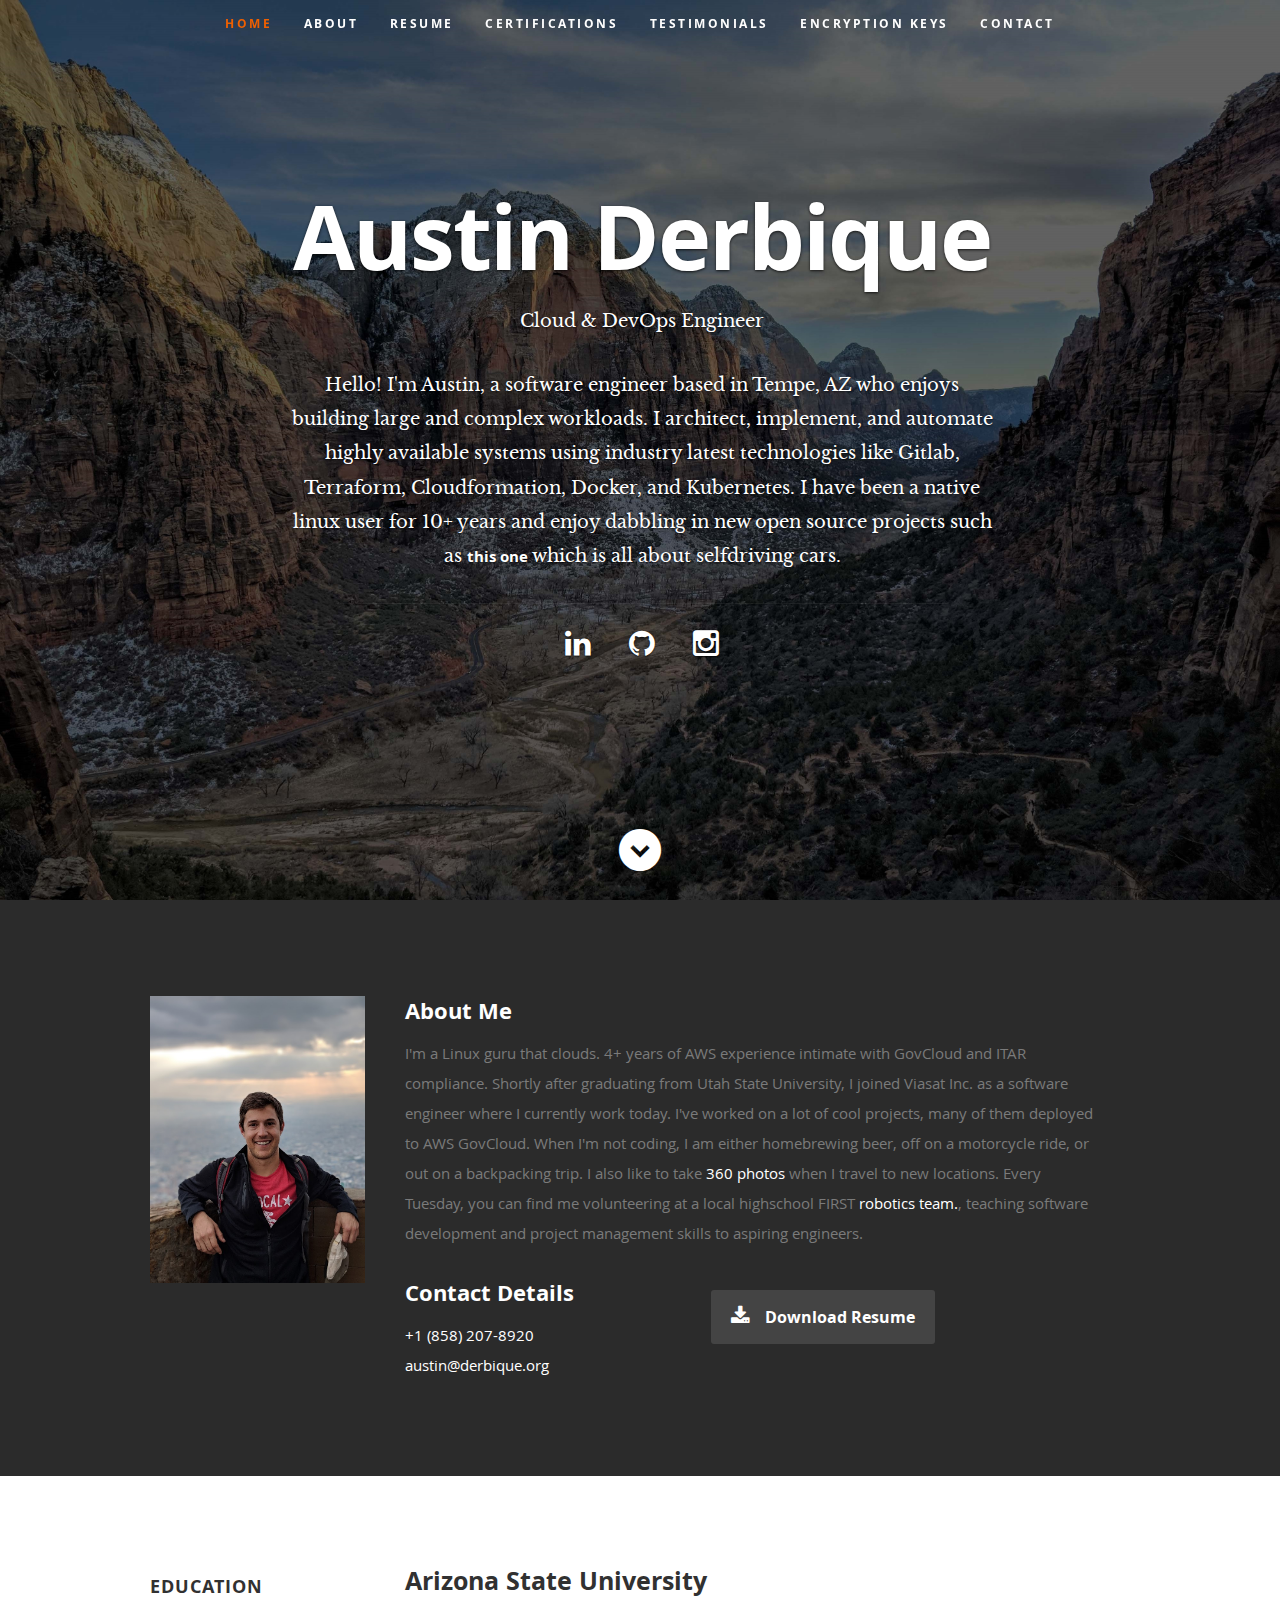
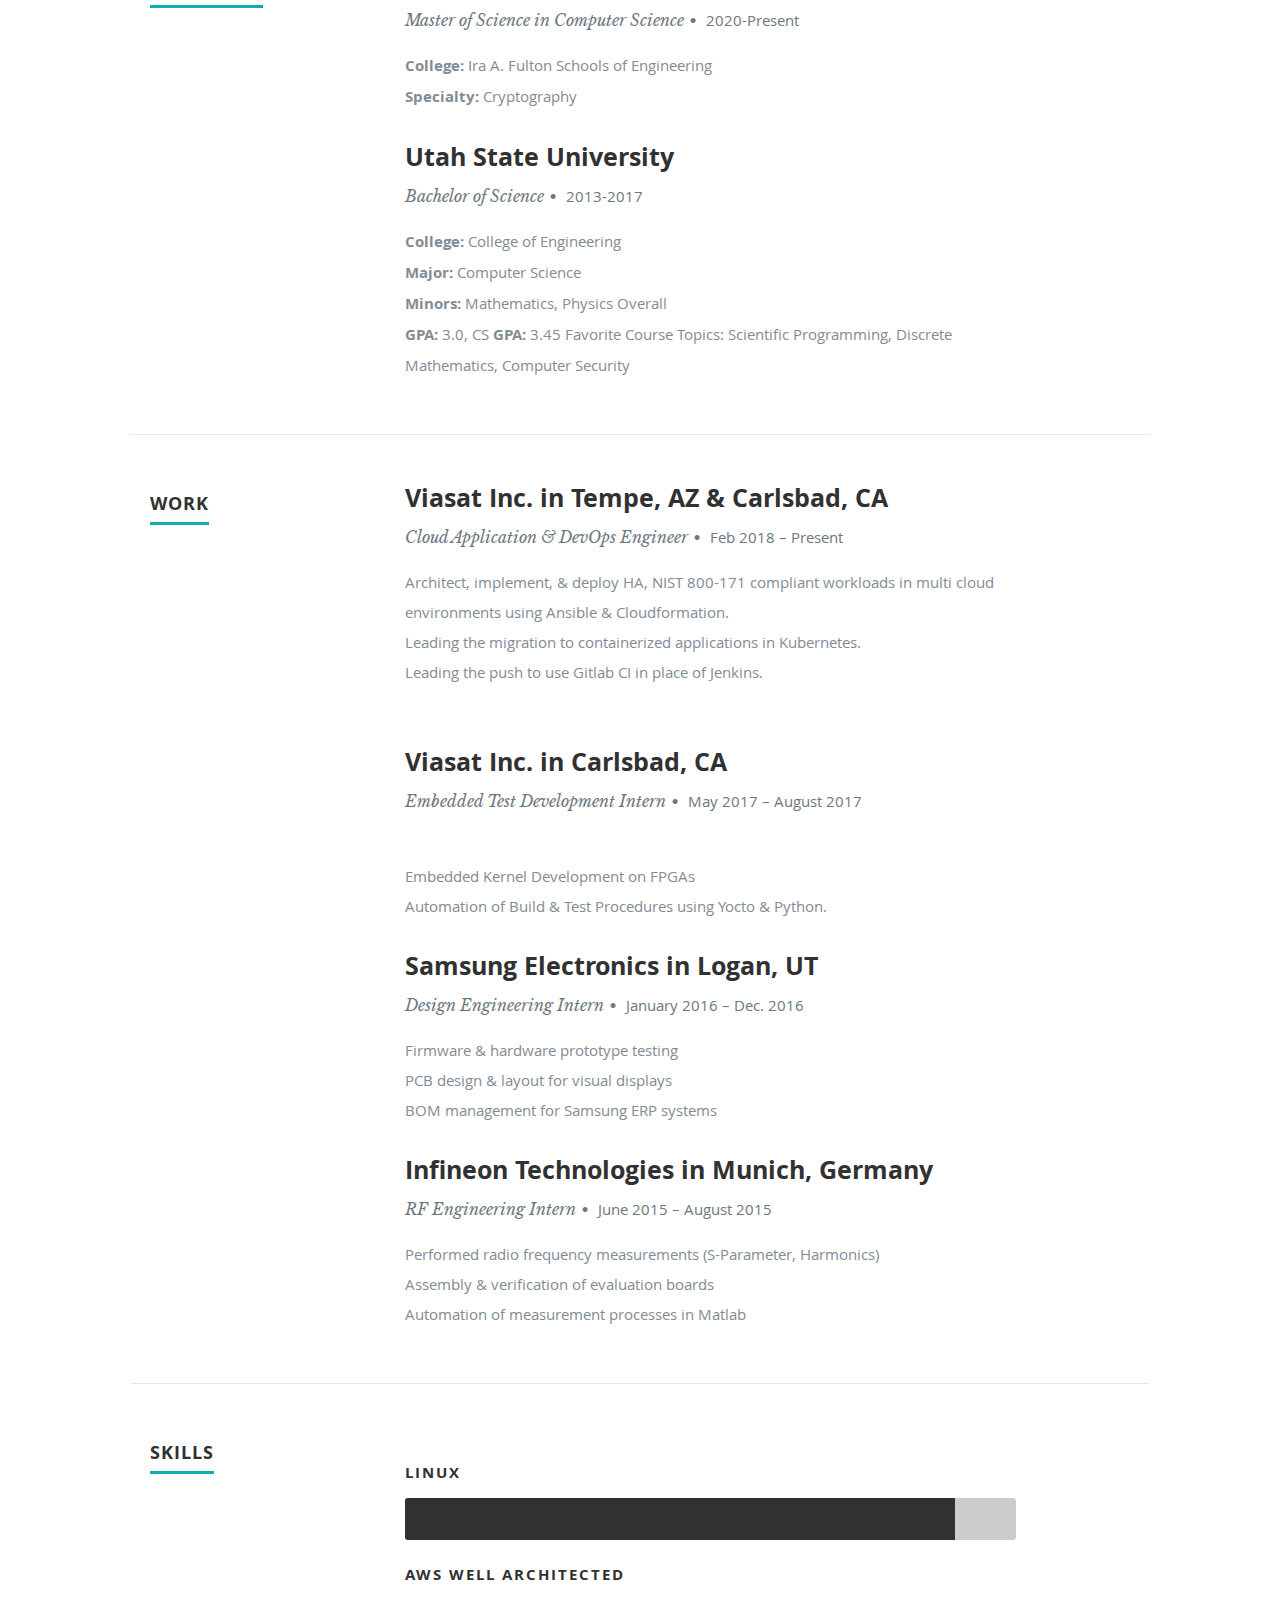
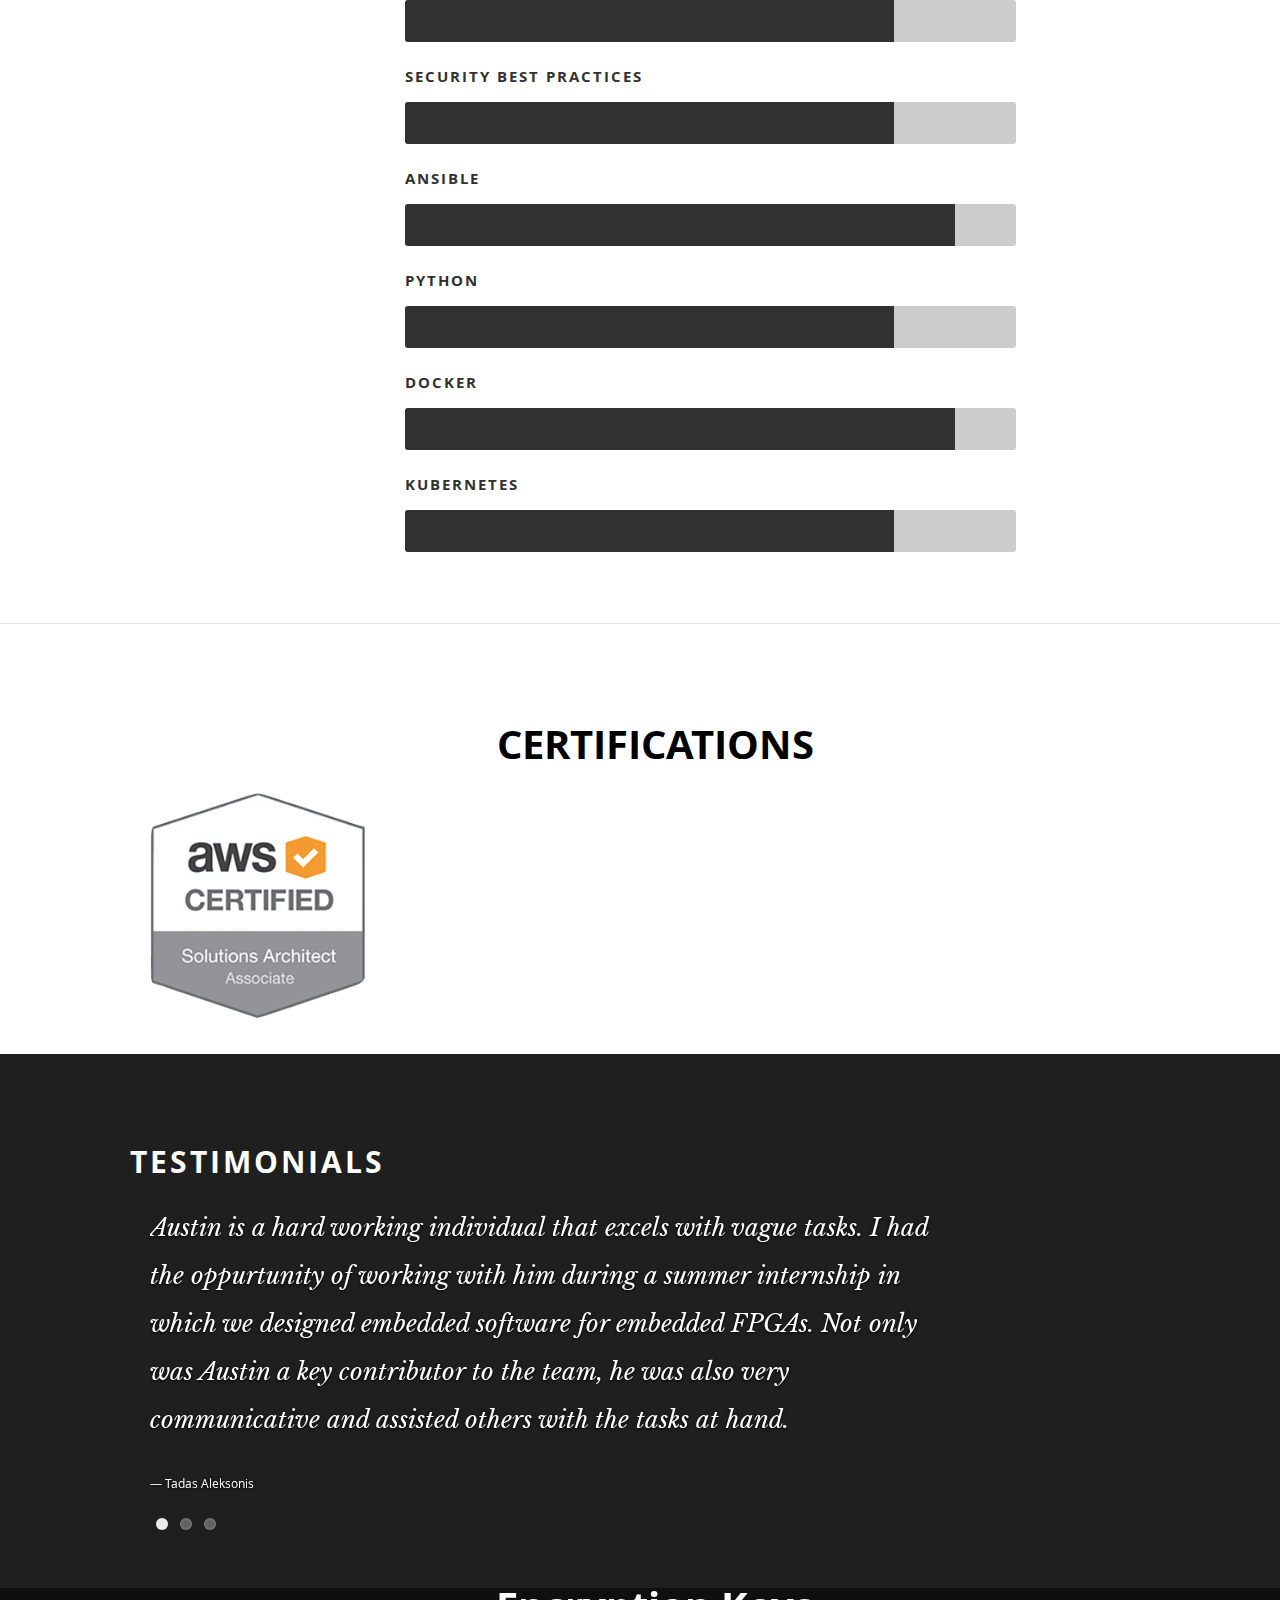
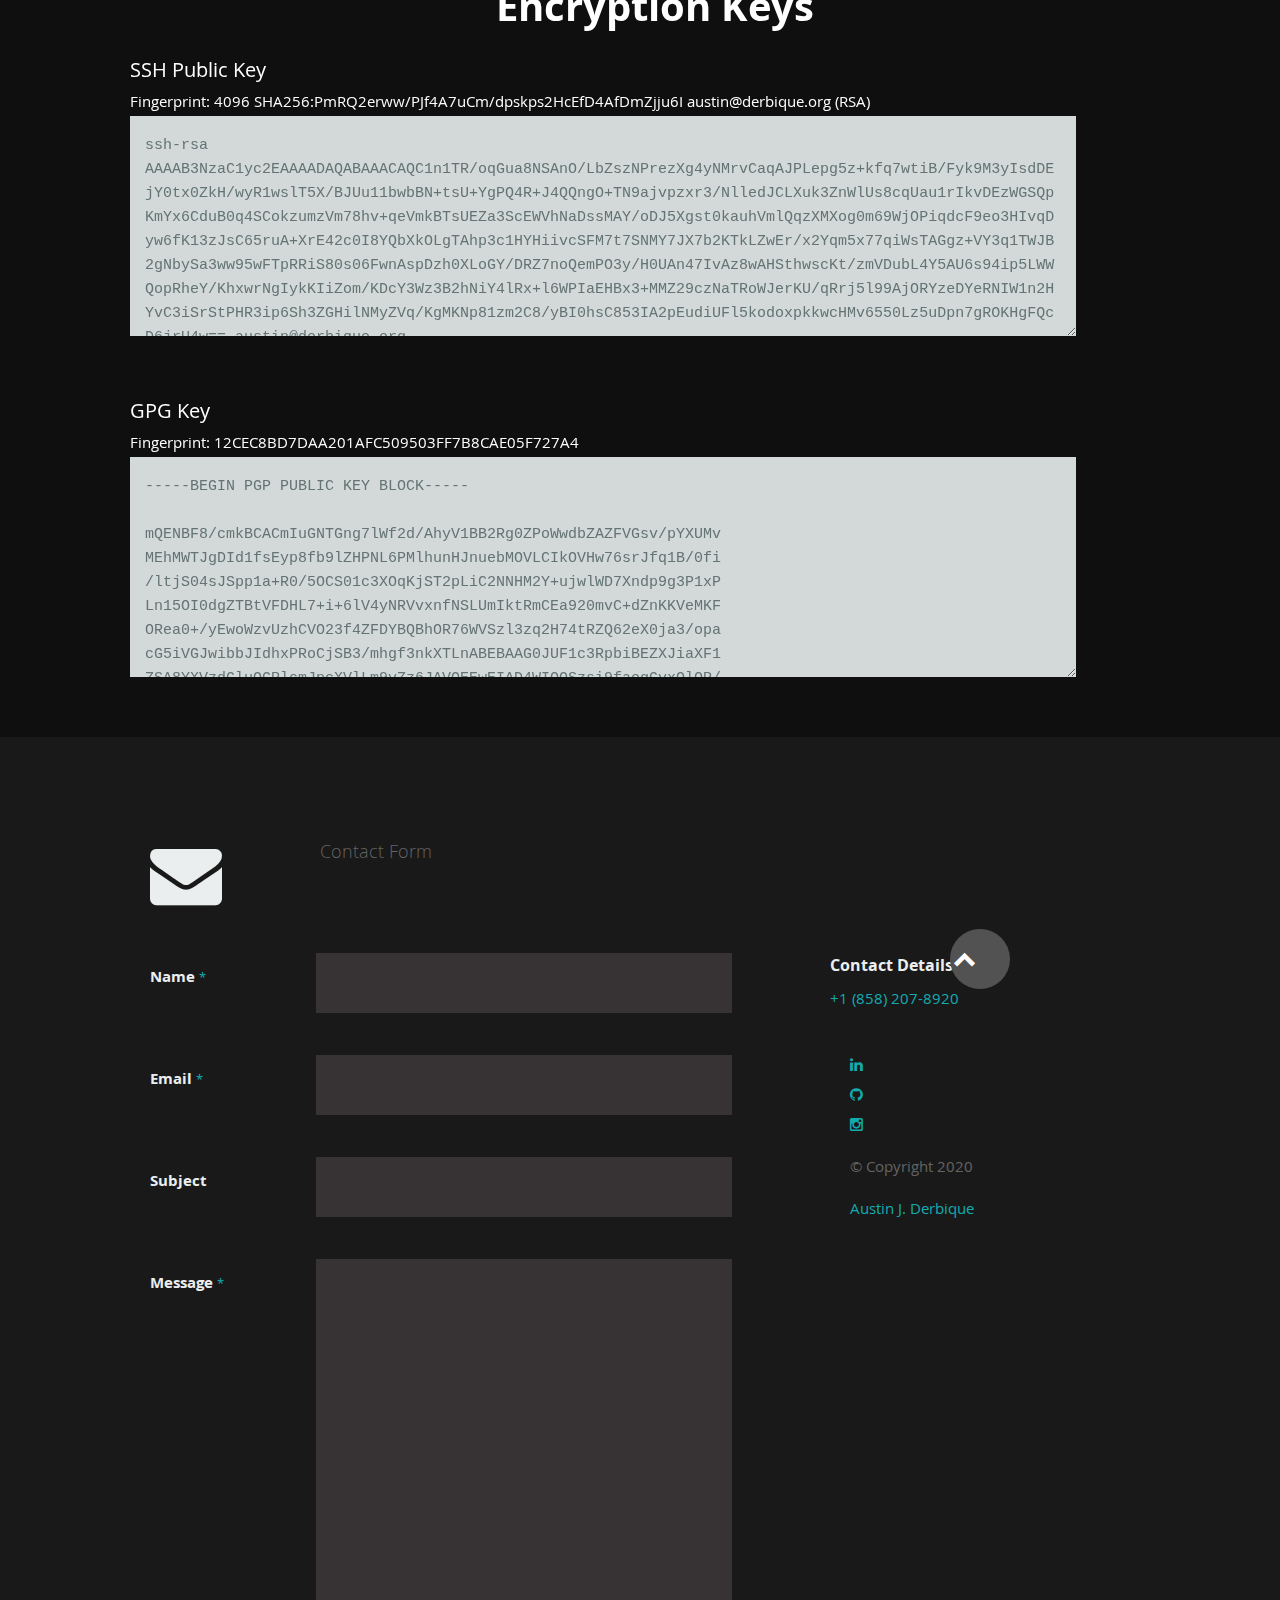
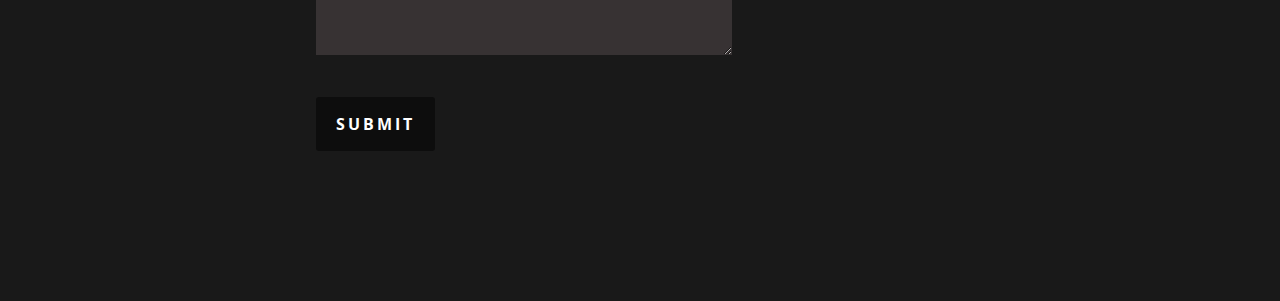
==== index.html @ ed392e0f "fix pgp block" ====
<!DOCTYPE html>
<!--[if lt IE 8 ]><html class="no-js ie ie7" lang="en"> <![endif]-->
<!--[if IE 8 ]><html class="no-js ie ie8" lang="en"> <![endif]-->
<!--[if (gte IE 8)✓!(IE)]><!-->


<html class="no-js" lang="en"> <!--<![endif]-->
<head>
<!-- end #nav-wrap                   ?8gCiG.L<FutH{?NG      advanex1 -->
   <!--- Basic Page Needs
   ================================================== -->
   <meta charset="utf-8">
	<title>Austin Derbique

 - Cloud & DevOps Engineer
</title>
	<meta name="description" content="Hello! I'm Austin, a software engineer based in Carlsbad, CA who enjoys building large and complex workloads. I architect, implement, and automate highly available systems using industry latest technologies like Ansible, Cloudformation, Docker, and Kubernetes. I have been a native linux user for 10+ years and enjoy dabbling in new open source projects..">
	<meta name="author" content="Austin Derbique">

   <!-- Mobile Specific Metas
   ================================================== -->
	<meta name="viewport" content="width=device-width, initial-scale=1, maximum-scale=1">

	<!-- CSS
    ================================================== -->
   <link rel="stylesheet" href="css/default.css">
	<link rel="stylesheet" href="css/layout.css">
   <link rel="stylesheet" href="css/media-queries.css">
   <link rel="stylesheet" href="css/magnific-popup.css">

   <!-- Script
   ================================================== -->
	<script src="js/modernizr.js"></script>

   <!-- Favicons
	================================================== -->
	<link rel="shortcut icon" href="favicon.png" >

</head>

<body>

   <!-- Header
   ================================================== -->
   <header id="home">

      <nav id="nav-wrap">

         <a class="mobile-btn" href="#nav-wrap" title="Show navigation">Show navigation</a>
	      <a class="mobile-btn" href="#" title="Hide navigation">Hide navigation</a>

         <ul id="nav" class="nav">
            <li class="current"><a class="smoothscroll" href="#home">Home</a></li>
            <li><a class="smoothscroll" href="#about">About</a></li>
	         <li><a class="smoothscroll" href="#resume">Resume</a></li>
			   <li><a class="smoothscroll" href="#certificates">Certifications</a></li>
            <li><a class="smoothscroll" href="#testimonials">Testimonials</a></li>
            <li><a class="smoothscroll" href="#keys">Encryption Keys</a></li>
            <li><a class="smoothscroll" href="#contact">Contact</a></li>
         </ul> <!-- end #nav -->

      </nav> <!-- end #nav-wrap                   advanex1      kqtl-?QN&qI(aTTLV -->

      <div class="row banner">
         <div class="banner-text">
            <h1 class="responsive-headline">Austin Derbique


</h1>
<h3> <p style="color:white;">Cloud & DevOps Engineer </p></h3>
            <h3 > <p style="color:white;">Hello! I'm Austin, a software engineer based in Tempe, AZ who enjoys building large and complex workloads. I architect, implement, and automate highly available systems using industry latest technologies like Gitlab, Terraform, Cloudformation, Docker, and Kubernetes. I have been a native linux user for 10+ years and enjoy dabbling in new open source projects such as <b><a href="https://github.com/bugsy924/openpilot/pull/41">this one</a></b> which is all about selfdriving cars.</p></h3>
            <hr />
            <ul class="social">
             
               <li><a target="blank"  href="https://www.linkedin.com/in/austin-derbique-06012b73"><i class="fa fa-linkedin"></i></a></li>
			   
			     <li><a target="blank"  href="https://github.com/aderbique"><i class="fa fa-github"></i></a></li>
				 
				 
				   <li><a target="blank"  href="https://www.instagram.com/austinadventure/?hl=en"><i class="fa fa-instagram"></i></a></li>
				   
			
              
            </ul>
         </div>
      </div>

      <p class="scrolldown">
         <a class="smoothscroll" href="#about"><i class="icon-down-circle"></i></a>
      </p>

   </header> <!-- Header End -->


   <!-- About Section
   ================================================== -->
   <section id="about">

      <div class="row">

         <div class="three columns">

            <img   src="images/dp.jpg" alt="" />

         </div>

         <div class="nine columns main-col">

            <h2>About Me</h2>

            <p> I'm a Linux guru that clouds. 4+ years of AWS experience intimate with GovCloud and ITAR compliance. Shortly after graduating from Utah State University, I joined Viasat Inc. as a software engineer where I currently work today. I've worked on a lot of cool projects, many of them deployed to AWS GovCloud.

When I'm not coding, I am either homebrewing beer, off on a motorcycle ride, or out on a backpacking trip. I also like to take <a href="https://goo.gl/qMHDF9">360 photos</a> when I travel to new locations. Every Tuesday, you can find me volunteering at a local highschool FIRST <a href="https://www.team3749.org">robotics team.</a>, teaching software development and project management skills to aspiring engineers.</p>
            <div class="row">

               <div class="columns contact-details">
			   
			   
			   
			   
			   


 



                  <h2>Contact Details</h2>
                  <p class="address">
						
						        
                     </span>				   <span><a href="tel:+1 (858) 207-8920">+1 (858) 207-8920 </a>
 </span><br>
                     <span><a href="mailto:austin@derbique.org"> austin@derbique.org</a></span>
					   </p>

               </div>

               <div class="columns download">
                  <p>
                     <a target="blank" href="Austin_Derbique_Resume.pdf" class="button"><i class="fa fa-download"></i>Download Resume</a>
                  </p>
               </div>

            </div> <!-- end row -->

         </div> <!-- end .main-col -->

      </div>

   </section> <!-- About Section End-->


   <!-- Resume Section
   ================================================== -->
   <section id="resume">

      <!-- Education
      ----------------------------------------------- -->
      <div class="row education">

         <div class="three columns header-col">
            <h1><span>Education</span></h1>
         </div>

         <div class="nine columns main-col">

            <div class="row item">

               <div class="twelve columns">


                  <h3> Arizona State University </h3>
                  <p class="info">Master of Science in Computer Science<span>&bull;</span> <em class="date">2020-Present</em></p>
<P><b>College:</b> Ira A. Fulton Schools of Engineering<br>
   <b>Specialty:</b> Cryptography
 </P>


                  <h3> Utah State University </h3>
                  <p class="info">Bachelor of Science<span>&bull;</span> <em class="date">2013-2017</em></p>
<P><b>College:</b> College of Engineering<br>
   <b>Major:</b> Computer Science<br> <b>Minors:</b> Mathematics, Physics Overall<br> <b>GPA:</b> 3.0, CS <b>GPA:</b> 3.45
 Favorite Course Topics: Scientific Programming, Discrete Mathematics, Computer Security
 </P>
                  <p>
                 
               </div>

            </div> <!-- item end -->

           
           




			
			
	





         </div> <!-- main-col end -->

      </div> <!-- End Education -->


      <!-- Work
      ----------------------------------------------- -->
      <div class="row work">

         <div class="three columns header-col">
            <h1><span>Work</span></h1>
         </div>

         <div class="nine columns main-col">
		 
		 
		 
		 
		 
		 
		 
		 
		 
		 
		 
		 
		 <div class="row item">

               <div class="twelve columns">

                  <h3>Viasat Inc. in Tempe, AZ & Carlsbad, CA</h3>
                  <p class="info">Cloud Application & DevOps Engineer<span>&bull;</span> <em class="date">Feb 2018 – Present</em></p>



<p id="ember143" class="pv-entity__description t-14 t-black t-normal ember-view">    <span class="lt-line-clamp__line">
Architect, implement, & deploy HA, NIST 800-171 compliant workloads in multi cloud 
environments using Ansible & Cloudformation.<br>
Leading the migration to containerized applications in Kubernetes.<br>
Leading the push to use Gitlab CI in place of Jenkins.<br>
<br> 

	  
	  
          
        </span></span>








          
               </div>

            </div> <!-- item end -->

            <div class="row item">

               <div class="twelve columns">

                  <h3>Viasat Inc. in Carlsbad, CA
</h3>
                  <p class="info">Embedded Test Development Intern<span>&bull;</span> <em class="date">May 2017 – August 2017</em></p>

                 <p id="ember147" class="pv-entity__description t-14 t-black t-normal ember-view">  <span class="lt-line-clamp__raw-line"><br> 
Embedded Kernel Development on FPGAs<br>
Automation of Build & Test Procedures using Yocto & Python.</span>

   

               </div>

            </div> <!-- item end -->
		 
		 
		 
		 
		 
		 
		 
		 
		 
		 
		 
		 
		 
		 
		 
		 
		 
		 

            <div class="row item">

               <div class="twelve columns">

                  <h3>Samsung Electronics in Logan, UT
</h3>
                  <p class="info">Design Engineering Intern<span>&bull;</span> <em class="date">January 2016 – Dec. 2016</em></p>

                  <p>
   Firmware & hardware prototype testing<br>
PCB design & layout for visual displays<br>
BOM management for Samsung ERP systems </p>

               </div>

            </div> <!-- item end -->

            <div class="row item">

               <div class="twelve columns">
    <h3>Infineon Technologies in Munich, Germany</h3>
                  <p class="info">RF Engineering Intern<span>&bull;</span> <em class="date">June 2015 – August 2015</em></p>

                  <p>
Performed radio frequency measurements (S-Parameter, Harmonics)<br>
Assembly & verification of evaluation boards<br>
Automation of measurement processes in Matlab </p>

               </div>

            </div> <!-- item end -->
			
			
			
			
			
			
			
			
			
			
			
			
			
			
			
			
			
			
			
			
			

         </div> <!-- main-col end -->

      </div> <!-- End Work -->
	  
	  
	 


      <!-- Skills
      ----------------------------------------------- -->
      <div class="row skill">

         <div class="three columns header-col">
            <h1><span>Skills</span></h1>
         </div>

         <div class="nine columns main-col">

            <p>
            </p>

				<div class="bars">

				   <ul class="skills">
					   <li><span class="bar-expand css"   ></span><em>Linux </em></li>
                  <li><span class="bar-expand html5"  ></span><em>AWS Well Architected</em></li>
							<li><span class="bar-expand html5"></span><em>Security Best Practices  </em></li>
						<li><span class="bar-expand css"></span><em>Ansible</em></li>
						<li><span class="bar-expand html5"></span><em>Python </em></li>
							<li><span class="bar-expand css"></span><em>Docker </em></li>
							  <li><span class="bar-expand html5"  ></span><em>Kubernetes</em></li>
                
					</ul>

				</div><!-- end skill-bars -->

			</div> <!-- main-col end -->

      </div> <!-- End skills -->
<hr>
   </section> <!-- Resume Section End-->









   <!-- Portfolio Section
   ================================================== -->
  
  
   <section style="background:white;" id="certificates">
   

      <div class="row">
	  
	 
	  
	  
	   <div class="twelve columns collapsed">

            <h2><center> <p style="font-size:40px;color:black;align:center">&nbsp;&nbsp; CERTIFICATIONS </p> </center>

         <div class="twelve columns collapsed">

         
			</h2>

            <!-- portfolio-wrapper -->
            <div id="portfolio-wrapper" class="bgrid-quarters s-bgrid-thirds cf">

          	   <div class="columns portfolio-item">
                  <div class="item-wrap">

                   
                        <img title="AWS Solution Architect" alt="Aws certification" src="images/portfolio/aws.png">
                       
                   
                   

                  </div>
          		</div> <!-- item end -->

              
          		</div>  <!-- item end -->

            </div> <!-- portfolio-wrapper end -->

         </div> <!-- twelve columns end -->


         <!-- Modal Popup
	      --------------------------------------------------------------- -->



   </section> <!-- Portfolio Section End-->


   <!-- Call-To-Action Section
   ================================================== -->
   


   <!-- Testimonials Section
   ================================================== -->
    
<section id="testimonials"> 
      <div class="text-container">

         <div class="row">

            <div class="twelve columns collapsed">

            <h1> <p style="font-size:30px;color:white;"> Testimonials </p>
			</h1>


            <div class="ten columns flex-container">

               <div class="flexslider">

                  <ul class="slides">

                     <li>
                        <blockquote>
                           <p>Austin is a hard working individual that excels with vague tasks. I had the oppurtunity of working with him during a summer internship in which we designed embedded software for embedded FPGAs. Not only was Austin a key contributor to the team, he was also very communicative and assisted others with the tasks at hand.</p>
                           <cite>Tadas Aleksonis</cite>
                        </blockquote>
                     </li> <!-- slide ends -->

                     <li>
                        <blockquote>
                           <p>Need help with AWS? Austin is your guy. He has been very knowledgeable and a tremendous help in architecting our application and applying industry best practices. I highly recommend Austin!.</p>
                           <cite>Santiago Guttierez</cite>
                        </blockquote>
                     </li> <!-- slide ends -->



<li>
                        <blockquote>
                           <p>Having worked with Austin for roughly 1.5 years, I can say that he is an accomplished engineer. I could always depend on him to debug and fix network issues, as well as solve any issues I experienced with Jenkins.  Austin was always there to help and got tasks completed quickly and efficiently.
</p>
                           <cite>Miguel Escobar</cite>
                        </blockquote>
                     </li>

                  </ul>

               </div> <!-- div.flexslider ends -->

            </div> <!-- div.flex-container ends -->

         </div> <!-- row ends -->

       </div>  <!-- text-container ends -->

   </section> <!-- Testimonials Section End-->


      <!-- Contact Section
   ================================================== -->
  
   <section id="keys">
        <div class="row">
	  
	  
	   <div class="twelve columns collapsed">

            <h2><center> <p style="font-size:40px;color:white;align:center">&nbsp;&nbsp; Encryption Keys </p> </center>

         <div class="twelve columns collapsed">

         
			</h2>

         <div class="boxed">
            <p style="font-size:20px;color:white;align:left">SSH Public Key<br>
               <a style="font-size:15px;color:white;align:left"> Fingerprint: 4096 SHA256:PmRQ2erww/PJf4A7uCm/dpskps2HcEfD4AfDmZjju6I austin@derbique.org (RSA)</a>
               <textarea rows="4" cols="100" style="font-family:monospace;" onfocus="copyClipboard(this);">ssh-rsa AAAAB3NzaC1yc2EAAAADAQABAAACAQC1n1TR/oqGua8NSAnO/LbZszNPrezXg4yNMrvCaqAJPLepg5z+kfq7wtiB/Fyk9M3yIsdDEjY0tx0ZkH/wyR1wslT5X/BJUu11bwbBN+tsU+YgPQ4R+J4QQngO+TN9ajvpzxr3/NlledJCLXuk3ZnWlUs8cqUau1rIkvDEzWGSQpKmYx6CduB0q4SCokzumzVm78hv+qeVmkBTsUEZa3ScEWVhNaDssMAY/oDJ5Xgst0kauhVmlQqzXMXog0m69WjOPiqdcF9eo3HIvqDyw6fK13zJsC65ruA+XrE42c0I8YQbXkOLgTAhp3c1HYHiivcSFM7t7SNMY7JX7b2KTkLZwEr/x2Yqm5x77qiWsTAGgz+VY3q1TWJB2gNbySa3ww95wFTpRRiS80s06FwnAspDzh0XLoGY/DRZ7noQemPO3y/H0UAn47IvAz8wAHSthwscKt/zmVDubL4Y5AU6s94ip5LWWQopRheY/KhxwrNgIykKIiZom/KDcY3Wz3B2hNiY4lRx+l6WPIaEHBx3+MMZ29czNaTRoWJerKU/qRrj5l99AjORYzeDYeRNIW1n2HYvC3iSrStPHR3ip6Sh3ZGHilNMyZVq/KgMKNp81zm2C8/yBI0hsC853IA2pEudiUFl5kodoxpkkwcHMv6550Lz5uDpn7gROKHgFQcD6jrU4w== austin@derbique.org</textarea>
            </p><br>       
         </div>

         <div class="boxed">
            <p style="font-size:20px;color:white;align:left"> GPG Key<br>
               <a style="font-size:15px;color:white;align:left"> Fingerprint: 12CEC8BD7DAA201AFC509503FF7B8CAE05F727A4</a>
               <textarea rows="4" cols="100" style="font-family:monospace;" onfocus="copyClipboard(this);">
-----BEGIN PGP PUBLIC KEY BLOCK-----

mQENBF8/cmkBCACmIuGNTGng7lWf2d/AhyV1BB2Rg0ZPoWwdbZAZFVGsv/pYXUMv
MEhMWTJgDId1fsEyp8fb9lZHPNL6PMlhunHJnuebMOVLCIkOVHw76srJfq1B/0fi
/ltjS04sJSpp1a+R0/5OCS01c3XOqKjST2pLiC2NNHM2Y+ujwlWD7Xndp9g3P1xP
Ln15OI0dgZTBtVFDHL7+i+6lV4yNRVvxnfNSLUmIktRmCEa920mvC+dZnKKVeMKF
ORea0+/yEwoWzvUzhCVO23f4ZFDYBQBhOR76WVSzl3zq2H74tRZQ62eX0ja3/opa
cG5iVGJwibbJIdhxPRoCjSB3/mhgf3nkXTLnABEBAAG0JUF1c3RpbiBEZXJiaXF1
ZSA8YXVzdGluQGRlcmJpcXVlLm9yZz6JAVQEEwEIAD4WIQQSzsi9faogGvxQlQP/
e4yuBfcnpAUCXz9yaQIbAwUJA8MORwULCQgHAgYVCgkICwIEFgIDAQIeAQIXgAAK
CRD/e4yuBfcnpG1oB/sERsQx85gg+n4CuOvJW82RdkFFF2KLWTQZYxJ+WOtcDQNI
3wC/AgatAlgl0HAR0D1JCxyyuI5z1JSti2Yp9JlmU9MpaKasW02x5eGegZ/e73KK
sWWx3e0HoUeQIbMWVFzXDX6MuLR8Cvz+e9dwtLxUct/XhtPbw6OB9uukf2NAFVoF
Sw2CopEKh7lXdpL7EE7/lwuUu+oWmQws37OTLOsJWxgAejFx+BcHPg90JSASJ9Hr
y9zc10JYPJkyeeSP1rjnSp3ZCzo1DBP5UgLpWdn09dbPKDzXijAjdL4hxQV/jTfd
cE6pm+1fQUis2GlXtJqQAJPHcjcebVpo5aB6Hr4FuQENBF8/cmkBCADER9yu+Yih
HaxnVvKke9Gc5ATWTQP9oCQ4LnQcVmG27jvIzD+bA2EwgFa1ccixnKbLjpybEBxP
mZkv1w6cvbd7uEnMAdu7++ISQrZIn5pT06afHuuHdoIwYENziWe7uOnK4Y4OkjDo
RoXcW7KYrcb9M8vcNM+BcwA7oLEns09FAMBjN1WTvRj9epdtcXQpH8nZUzW4eH3u
WBXxNoPQBU5zHm7ZxE8rCtUIIk+Bq5UIkva+kOCcHR/P1+XXjdbiOr/BG5MaJas9
4a7tv5T+SLBMcYRZVPxTWl/4yjS3U80IkS6AEL+gQR+yeQomncB4SbHVnmGwSh9y
rrDBrHeABzM7ABEBAAGJATwEGAEIACYWIQQSzsi9faogGvxQlQP/e4yuBfcnpAUC
Xz9yaQIbDAUJA8MORwAKCRD/e4yuBfcnpIaQCACDj3yLwEWY98X8Ko+aayIzo/CZ
2/9wqMSLoTHTCpJLvsU03ghlgKDUzp3OIa6B1vWpPlWoNPcrh1yTO76RZ+UVjzNy
Ba2r5AKCzOG1AF08Qf0/OY+ynBEBmUa88l1xXv2q4qI0BktLMZjqnbmTdM4nkqKV
8nOTa8qpvR3fKEcjmaPoCUj8lJySHWROA6nAkhd16zMNX0goDhV/cbO3QSmjTjJq
N4zJg2pVSj75LVqThGJpuYXYdzhSD+xMGX1mj9/2yBde2DyCWFTHwtvA3/Fix0P9
B3S3MwsjhFU5LMfMtukIb5Qt0dkYBjLtCfeD6LK+tleE2ipgSnHxGD0QjdbC
=/woS
-----END PGP PUBLIC KEY BLOCK-----</textarea>
            </p><br>       
         </div>

            <!-- portfolio-wrapper -->
            <div id="portfolio-wrapper" class="bgrid-quarters s-bgrid-thirds cf">
               
               

            </div> <!-- Contact-wrapper end -->

         </div> <!-- twelve columns end -->


         <!-- Modal Popup
	      --------------------------------------------------------------- -->



   </section> <!-- keys Section End-->


   <!-- Contact Section
   ================================================== -->
   <section id="contact">

         <div class="row section-head">

            <div class="two columns header-col">

               <h1><span>Get In Touch.</span></h1>

            </div>

            <div class="ten columns">

                  <p class="lead">Contact Form
                  </p>

            </div>

         </div>

         <div class="row">

            <div class="eight columns">

               <!-- form -->
               <form action="https://formspree.io/xayyzejj" method="POST">
					<fieldset>

                  <div>
						   <label for="contactName">Name <span class="required">*</span></label>
						   <input type="text" value="" size="35" id="contactName" name="name">
                  </div>

                  <div>
						   <label for="contactEmail">Email <span class="required">*</span></label>
						   <input type="text" value="" size="35" id="contactEmail" name="_replyto">
                  </div>

                  <div>
						   <label for="contactSubject">Subject</label>
						   <input type="text" value="" size="35" id="contactSubject" name="contactSubject">
                  </div>

                  <div>
                     <label for="contactMessage">Message <span class="required">*</span></label>
                     <textarea cols="50" rows="15" id="contactMessage" name="message"></textarea>
                  </div>

                  <div>
                     <button class="submit">Submit</button>
                     <span id="image-loader">
                        <img alt="" src="images/loader.gif">
                     </span>
                  </div>

					</fieldset>
				   </form> <!-- Form End -->

               <!-- contact-warning -->
               <div id="message-warning"> Error boy</div>
               <!-- contact-success -->
				   <div id="message-success">
                  <i class="fa fa-check"></i>Your message was sent, thank you!<br>
				   </div>

            </div>


            <aside class="four columns footer-widgets">

               <div class="widget widget_contact">

				 <h4>Contact Details</h4>
                  <p class="address">
						  
						        
                     </span>				   <span><a href="tel:+1 (858) 207-8920">+1 (858) 207-8920 </a>
 </span><br>
                     <span><a href="mailto:austin@derbique.org> austin@derbique.org</a></span>
					   </p>

               </div>

            

            </aside>

      </div>

   </section> <!-- Contact Section End-->


   <!-- footer
   ================================================== -->
   <footer>

      <div class="row">

         <div class="twelve columns">

            <ul class="social-links">
          
               <li><a target="blank"  href="https://www.linkedin.com/in/austin-derbique-06012b73"><i class="fa fa-linkedin"></i></a></li>
			   
			     <li><a target="blank"  href="https://github.com/aderbique"><i class="fa fa-github"></i></a></li>
				 
				 
				   <li><a target="blank"  href="https://www.instagram.com/austinadventure/?hl=en"><i class="fa fa-instagram"></i></a></li>
            </ul>

            <ul class="copyright">
               <li>&copy; Copyright 2020 </li>
            </ul>
            <ul class="copyright">
               
               <li> <a title="Apoictech" href="/">Austin J. Derbique</a></li>   
            </ul>

         </div>

         <div id="go-top"><a class="smoothscroll" title="Back to Top" href="#home"><i class="icon-up-open"></i></a></div>

      </div>

   </footer> <!-- Footer End-->

   <!-- Java Script
   ================================================== -->
   <script src="https://ajax.googleapis.com/ajax/libs/jquery/1.10.2/jquery.min.js"></script>
   <script>window.jQuery ✓✓ document.write('<script src="js/jquery-1.10.2.min.js"><\/script>')</script>
   <script type="text/javascript" src="js/jquery-migrate-1.2.1.min.js"></script>

   <script src="js/jquery.flexslider.js"></script>
   <script src="js/waypoints.js"></script>
   <script src="js/jquery.fittext.js"></script>
   <script src="js/magnific-popup.js"></script>
   <script src="js/init.js"></script>

</body>

</html>
---- css/default.css ----
/*
=====================================================================
*   Ceevee v1.0 Default Stylesheet
*   url: styleshout.com
*   03-17-2014
=====================================================================

TOC:
a. Webfonts and Icon fonts
b. Reset
c. Default Styles
   1. Basic
   2. Typography
   3. Links
   4. Images
   5. Buttons
   6. Forms
d. Grid
e. Others
   1. Clearing
   2. Misc

=====================================================================  */

/* ------------------------------------------------------------------ */
/* a. Webfonts and Icon fonts
 ------------------------------------------------------------------ */

@import url("fonts.css");
@import url("fontello/css/fontello.css");
@import url("font-awesome/css/font-awesome.min.css");

/* ------------------------------------------------------------------
/* b. Reset
      Adapted from:
      Normalize.css - https://github.com/necolas/normalize.css/
      HTML5 Doctor Reset - html5doctor.com/html-5-reset-stylesheet/
/* ------------------------------------------------------------------ */

html, body, div, span, object, iframe,
h1, h2, h3, h4, h5, h6, p, blockquote, pre,
abbr, address, cite, code,
del, dfn, em, img, ins, kbd, q, samp,
small, strong, sub, sup, var,
b, i,
dl, dt, dd, ol, ul, li,
fieldset, form, label, legend,
table, caption, tbody, tfoot, thead, tr, th, td,
article, aside, canvas, details, figcaption, figure,
footer, header, hgroup, menu, nav, section, summary,
time, mark, audio, video {
   margin: 0;
   padding: 0;
   border: 0;
   outline: 0;
   font-size: 100%;
   vertical-align: baseline;
   background: transparent;
}

article,aside,details,figcaption,figure,
footer,header,hgroup,menu,nav,section {
   display: block;
}

audio,
canvas,
video {
   display: inline-block;
}

audio:not([controls]) {
   display: none;
   height: 0;
}

[hidden] { display: none; }

code, kbd, pre, samp {
   font-family: monospace, serif;
   font-size: 1em;
}

pre {
   white-space: pre;
   white-space: pre-wrap;
   word-wrap: break-word;
}

blockquote, q { quotes: &#8220 &#8220; }

blockquote:before, blockquote:after,
q:before, q:after {
   content: '';
   content: none;
}

ins {
   background-color: #ff9;
   color: #000;
   text-decoration: none;
}

mark {
   background-color: #A7F4F6;
   color: #555;
}

del { text-decoration: line-through; }

abbr[title], dfn[title] {
   border-bottom: 1px dotted;
   cursor: help;
}

table {
   border-collapse: collapse;
   border-spacing: 0;
}


/* ------------------------------------------------------------------ */
/* c. Default and Basic Styles
      Adapted from:
      Skeleton CSS Framework - http://www.getskeleton.com/
      Typeplate Typographic Starter Kit - http://typeplate.com/
/* ------------------------------------------------------------------ */

/*  1. Basic  ------------------------------------------------------- */

*,
*:before,
*:after {
   -moz-box-sizing: border-box;
   -webkit-box-sizing: border-box;
   box-sizing: border-box;
}

html {
   font-size: 62.5%;
   -webkit-font-smoothing: antialiased;
}

body {
   background: #fff;
   font-family: 'opensans-regular', sans-serif;
   font-weight: normal;
   font-size: 15px;
   line-height: 30px;
	color: #838C95;

   -webkit-font-smoothing: antialiased; /* Fix for webkit rendering */
	-webkit-text-size-adjust: 100%;
}

/*  2. Typography
       Vertical rhythm with leading derived from 6
--------------------------------------------------------------------- */

h1, h2, h3, h4, h5, h6 {
   color: #313131;
	font-family: 'opensans-bold', sans-serif;
   font-weight: normal;
}
h1 a, h2 a, h3 a, h4 a, h5 a, h6 a { font-weight: inherit; }
h1 { font-size: 38px; line-height: 42px; margin-bottom: 12px; letter-spacing: -1px; }
h2 { font-size: 28px; line-height: 36px; margin-bottom: 6px; }
h3 { font-size: 22px; line-height: 30px; margin-bottom: 12px; }
h4 { font-size: 20px; line-height: 30px; margin-bottom: 6px; }
h5 { font-size: 18px; line-height: 30px; }
h6 { font-size: 14px; line-height: 30px; }
.subheader { }

p { margin: 0 0 30px 0; }
p img { margin: 0; }
p.lead {
   font: 19px/36px 'opensans-light', sans-serif;
   margin-bottom: 18px;
}

/* for 'em' and 'strong' tags, font-size and line-height should be same with
the body tag due to rendering problems in some browsers */
em { font: 15px/30px 'opensans-italic', sans-serif; }
strong, b { font: 15px/30px 'opensans-bold', sans-serif; }
small { font-size: 11px; line-height: inherit; }

/*	Blockquotes */
blockquote {
   margin: 30px 0px;
   padding-left: 40px;
   position: relative;
}
blockquote:before {
   content: "\201C";
   opacity: 0.45;
   font-size: 80px;
   line-height: 0px;
   margin: 0;
   font-family: arial, sans-serif;

   position: absolute;
   top:  30px;
	left: 0;
}
blockquote p {
   font-family: 'librebaskerville-italic', serif;
   padding: 0;
   font-size: 18px;
   line-height: 36px;
}
blockquote cite {
   display: block;
   font-size: 12px;
   font-style: normal;
   line-height: 18px;
}
blockquote cite:before { content: "\2014 \0020"; }
blockquote cite a,
blockquote cite a:visited { color: #8B9798; border: none }

/* ---------------------------------------------------------------------
/*  Pull Quotes Markup
/*
    <aside class="pull-quote">
		<blockquote>
			<p></p>
		</blockquote>
	 </aside>
/*
/* --------------------------------------------------------------------- */
.pull-quote {
   position: relative;
	padding: 18px 30px 18px 0px;
}
.pull-quote:before,
.pull-quote:after {
	height: 1em;
	opacity: 0.45;
	position: absolute;
	font-size: 80px;
   font-family: Arial, Sans-Serif;
}
.pull-quote:before {
	content: "\201C";
	top:  33px;
	left: 0;
}
.pull-quote:after {
	content: '\201D';
	bottom: -33px;
	right: 0;
}
.pull-quote blockquote {
   margin: 0;
}
.pull-quote blockquote:before {
   content: none;
}

/* Abbreviations */
abbr {
   font-family: 'opensans-bold', sans-serif;
	font-variant: small-caps;
	text-transform: lowercase;
   letter-spacing: .5px;
	color: gray;
}
abbr:hover { cursor: help; }

/* drop cap */
.drop-cap:first-letter {
	float: left;
	margin: 0;
	padding: 14px 6px 0 0;
	font-size: 84px;
	font-family: /* Copperplate */ 'opensans-bold', sans-serif;
   line-height: 60px;
	text-indent: 0;
	background: transparent;
	color: inherit;
}

hr { border: solid #E3E3E3; border-width: 1px 0 0; clear: both; margin: 11px 0 30px; height: 0; }


/*  3. Links  ------------------------------------------------------- */

a, a:visited {
   text-decoration: none;
   outline: 0;
   color: #11ABB0;

   -webkit-transition: color .3s ease-in-out;
   -moz-transition: color .3s ease-in-out;
   -o-transition: color .3s ease-in-out;
   transition: color .3s ease-in-out;
}
a:hover, a:focus { color: #313131; }
p a, p a:visited { line-height: inherit; }


/*  4. List  --------------------------------------------------------- */

ul, ol { margin-bottom: 24px; margin-top: 12px; }
ul { list-style: none outside; }
ol { list-style: decimal; }
ol, ul.square, ul.circle, ul.disc { margin-left: 30px; }
ul.square { list-style: square outside; }
ul.circle { list-style: circle outside; }
ul.disc { list-style: disc outside; }
ul ul, ul ol,
ol ol, ol ul { margin: 6px 0 6px 30px; }
ul ul li, ul ol li,
ol ol li, ol ul li { margin-bottom: 6px; }
li { line-height: 18px; margin-bottom: 12px; }
ul.large li { }
li p { }

/* ---------------------------------------------------------------------
/*  Stats Tab Markup

    <ul class="stats-tabs">
		<li><a href="#">[value]<b>[name]</b></a></li>
	 </ul>

    Extend this object into your markup.
/*
/* --------------------------------------------------------------------- */
.stats-tabs {
   padding: 0;
   margin: 24px 0;
}
.stats-tabs li {
	display: inline-block;
	margin: 0 10px 18px 0;
	padding: 0 10px 0 0;
	border-right: 1px solid #ccc;
}
.stats-tabs li:last-child {
	margin: 0;
	padding: 0;
	border: none;
}
.stats-tabs li a {
	display: inline-block;
	font-size: 22px;
	font-family: 'opensans-bold', sans-serif;
   border: none;
   color: #313131;
}
.stats-tabs li a:hover {
   color:#11ABB0;
}
.stats-tabs li a b {
	display: block;
	margin: 6px 0 0 0;
	font-size: 13px;
	font-family: 'opensans-regular', sans-serif;
   color: #8B9798;
}

/* definition list */
dl { margin: 12px 0; }
dt { margin: 0; color:#11ABB0; }
dd { margin: 0 0 0 20px; }

/* Lining Definition Style Markup */
.lining dt,
.lining dd {
	display: inline;
	margin: 0;
}
.lining dt + dt:before,
.lining dd + dt:before {
	content: "\A";
	white-space: pre;
}
.lining dd + dd:before {
	content: ", ";
}
.lining dd:before {
	content: ": ";
	margin-left: -0.2em;
}

/* Dictionary Definition Style Markup */
.dictionary-style dt {
	display: inline;
	counter-reset: definitions;
}
.dictionary-style dt + dt:before {
	content: ", ";
	margin-left: -0.2em;
}
.dictionary-style dd {
	display: block;
	counter-increment: definitions;
}
.dictionary-style dd:before {
	content: counter(definitions, decimal) ". ";
}

/* Pagination */
.pagination {
   margin: 36px auto;
   text-align: center;
}
.pagination ul li {
   display: inline-block;
   margin: 0;
   padding: 0;
}
.pagination .page-numbers {
   font: 15px/18px 'opensans-bold', sans-serif;
   display: inline-block;
   padding: 6px 10px;
   margin-right: 3px;
   margin-bottom: 6px;
	color: #6E757C;
	background-color: #E6E8EB;

	-webkit-transition: all 200ms ease-in-out;
	-moz-transition: all 200ms ease-in-out;
	-o-transition: all 200ms ease-in-out;
	-ms-transition: all 200ms ease-in-out;
	transition: all 200ms ease-in-out;

   -moz-border-radius: 3px;
   -webkit-border-radius: 3px;
   -khtml-border-radius: 3px;
	border-radius: 3px;
}
.pagination .page-numbers:hover {
   background: #838A91;
   color: #fff;
}
.pagination .current,
.pagination .current:hover {
   background-color: #11ABB0;
   color: #fff;
}
.pagination .inactive,
.pagination .inactive:hover {
   background-color: #E6E8EB;
	color: #A9ADB2;
}
.pagination .prev, .pagination .next {}

/*  5. Images  --------------------------------------------------------- */

img {
   max-width: 100%;
   height: auto;
}
img.pull-right { margin: 12px 0px 0px 18px; }
img.pull-left { margin: 12px 18px 0px 0px; }

/*  6. Buttons  --------------------------------------------------------- */

.button,
.button:visited,
button,
input[type="submit"],
input[type="reset"],
input[type="button"] {
   font: 16px/30px 'opensans-bold', sans-serif;
   background: #11ABB0;
   display: inline-block;
	text-decoration: none;
   letter-spacing: 0;
   color: #fff;
	padding: 12px 20px;
	margin-bottom: 18px;
   border: none;
   cursor: pointer;
   height: auto;

   -webkit-transition: all .2s ease-in-out;
	-moz-transition: all .2s ease-in-out;
	-o-transition: all .2s ease-in-out;
	-ms-transition: all .2s ease-in-out;
	transition: all .2s ease-in-out;

   -moz-border-radius: 3px;
   -webkit-border-radius: 3px;
   -khtml-border-radius: 3px;
   border-radius: 3px;
}

.button:hover,
button:hover,
input[type="submit"]:hover,
input[type="reset"]:hover,
input[type="button"]:hover {
   background: #3d4145;
   color: #fff;
}

.button:active,
button:active,
input[type="submit"]:active,
input[type="reset"]:active,
input[type="button"]:active {
   background: #3d4145;
   color: #fff;
}

.button.full-width,
button.full-width,
input[type="submit"].full-width,
input[type="reset"].full-width,
input[type="button"].full-width {
	width: 100%;
	padding-left: 0 !important;
	padding-right: 0 !important;
	text-align: center;
}

/* Fix for odd Mozilla border & padding issues */
button::-moz-focus-inner,
input::-moz-focus-inner {
    border: 0;
    padding: 0;
}


/*  7. Forms  --------------------------------------------------------- */

form { margin-bottom: 24px; }
fieldset { margin-bottom: 24px; }

input[type="text"],
input[type="password"],
input[type="email"],
textarea,
select {
   display: block;
   padding: 18px 15px;
   margin: 0 0 24px 0;
   border: 0;
   outline: none;
   vertical-align: middle;
   min-width: 225px;
	max-width: 100%;
   font-size: 15px;
   line-height: 24px;
	color: #647373;
	background: #D3D9D9;

}

/* select { padding: 0;
   width: 220px;
   } */

input[type="text"]:focus,
input[type="password"]:focus,
input[type="email"]:focus,
textarea:focus {
   color: #B3B7BC;
	background-color: #3d4145;
}

textarea { min-height: 220px; }

label,
legend {
   font: 16px/24px 'opensans-bold', sans-serif;
	margin: 12px 0;
   color: #3d4145;
   display: block;
}
label span,
legend span {
	color: #8B9798;
   font: 14px/24px 'opensans-regular', sans-serif;
}

input[type="checkbox"],
input[type="radio"] {
    font-size: 15px;
    color: #737373;
}

input[type="checkbox"] { display: inline; }

/* ------------------------------------------------------------------ */
/* d. Grid
---------------------------------------------------------------------
   gutter = 40px.
/* ------------------------------------------------------------------ */

/* default
--------------------------------------------------------------- */
.row {
   width: 96%;
   max-width: 1020px;
   margin: 0 auto;
}
/* fixed width for IE8 */
.ie .row { width: 1000px ; }

.narrow .row { max-width: 980px; }

.row .row { width: auto; max-width: none; margin: 0 -20px; }

/* row clearing */
.row:before,
.row:after {
    content: " ";
    display: table;
}
.row:after {
    clear: both;
}

.column, .columns {
   position: relative;
   padding: 0 20px;
   min-height: 1px;
   float: left;
}
.column.centered, .columns.centered  {
    float: none;
    margin: 0 auto;
}

/* removed gutters */
.row.collapsed > .column,
.row.collapsed > .columns,
.column.collapsed, .columns.collapsed  { padding: 0; }

[class*="column"] + [class*="column"]:last-child { float: right; }
[class*="column"] + [class*="column"].end { float: right; }

/* column widths */
.row .one         { width: 8.33333%; }
.row .two         { width: 16.66667%; }
.row .three       { width: 25%; }
.row .four        { width: 33.33333%; }
.row .five        { width: 41.66667%; }
.row .six         { width: 50%; }
.row .seven       { width: 58.33333%; }
.row .eight       { width: 66.66667%; }
.row .nine        { width: 75%; }
.row .ten         { width: 83.33333%; }
.row .eleven      { width: 91.66667%; }
.row .twelve      { width: 100%; }

/* Offsets */
.row .offset-1    { margin-left: 8.33333%; }
.row .offset-2    { margin-left: 16.66667%; }
.row .offset-3    { margin-left: 25%; }
.row .offset-4    { margin-left: 33.33333%; }
.row .offset-5    { margin-left: 41.66667%; }
.row .offset-6    { margin-left: 50%; }
.row .offset-7    { margin-left: 58.33333%; }
.row .offset-8    { margin-left: 66.66667%; }
.row .offset-9    { margin-left: 75%; }
.row .offset-10   { margin-left: 83.33333%; }
.row .offset-11   { margin-left: 91.66667%; }

/* Push/Pull */
.row .push-1      { left: 8.33333%; }
.row .pull-1      { right: 8.33333%; }
.row .push-2      { left: 16.66667%; 	}
.row .pull-2      { right: 16.66667%; }
.row .push-3      { left: 25%; }
.row .pull-3      { right: 25%;	}
.row .push-4      { left: 33.33333%; }
.row .pull-4      { right: 33.33333%; }
.row .push-5      { left: 41.66667%; }
.row .pull-5      { right: 41.66667%; }
.row .push-6      { left: 50%; }
.row .pull-6      { right: 50%; }
.row .push-7      { left: 58.33333%; }
.row .pull-7      { right: 58.33333%; }
.row .push-8      { left: 66.66667%; 	}
.row .pull-8      { right: 66.66667%; }
.row .push-9      { left: 75%; }
.row .pull-9      { right: 75%; }
.row .push-10     { left: 83.33333%; }
.row .pull-10     { right: 83.33333%; }
.row .push-11     { left: 91.66667%; }
.row .pull-11     { right: 91.66667%; }

/* block grids
--------------------------------------------------------------------- */
.bgrid-sixths [class*="column"]   { width: 16.66667%; }
.bgrid-quarters [class*="column"] { width: 25%; }
.bgrid-thirds [class*="column"]   { width: 33.33333%; }
.bgrid-halves [class*="column"]   { width: 50%; }

[class*="bgrid"] [class*="column"] + [class*="column"]:last-child { float: left; }

/* Left clearing for block grid columns - columns that changes width in
different screen sizes. Allows columns with different heights to align
properly.
--------------------------------------------------------------------- */
.first { clear: left; }   /* first column in default screen */
.s-first { clear: none; } /* first column in smaller screens */

/* smaller screens
--------------------------------------------------------------- */
@media only screen and (max-width: 900px) {

   /* block grids on small screens */
   .s-bgrid-sixths [class*="column"]   { width: 16.66667%; }
   .s-bgrid-quarters [class*="column"] { width: 25%; }
   .s-bgrid-thirds [class*="column"]   { width: 33.33333%; }
   .s-bgrid-halves [class*="column"]   { width: 50%; }

   /* block grids left clearing */
   .first { clear: none; }
   .s-first { clear: left; }

}

/* mobile wide/smaller tablets
--------------------------------------------------------------- */
@media only screen and (max-width: 767px) {

   .row {
	   width: 460px;
	   margin: 0 auto;
      padding: 0;
	}
   .column, .columns {
	   width: auto !important;
	   float: none;
	   margin-left: 0;
	   margin-right: 0;
      padding: 0 30px;
   }
   .row .row { width: auto; max-width: none; margin: 0 -30px; }

   [class*="column"] + [class*="column"]:last-child { float: none; }
   [class*="bgrid"] [class*="column"] + [class*="column"]:last-child { float: none; }

   /* Offsets */
   .row .offset-1    { margin-left: 0%; }
   .row .offset-2    { margin-left: 0%; }
   .row .offset-3    { margin-left: 0%; }
   .row .offset-4    { margin-left: 0%; }
   .row .offset-5    { margin-left: 0%; }
   .row .offset-6    { margin-left: 0%; }
   .row .offset-7    { margin-left: 0%; }
   .row .offset-8    { margin-left: 0%; }
   .row .offset-9    { margin-left: 0%; }
   .row .offset-10   { margin-left: 0%; }
   .row .offset-11   { margin-left: 0%; }
}

/* mobile narrow
--------------------------------------------------------------- */
@media only screen and (max-width: 460px) {

   .row { width: auto; }

}

/* larger screens
--------------------------------------------------------------- */
@media screen and (min-width: 1200px) {

   .wide .row { max-width: 1180px; }

}

/* ------------------------------------------------------------------ */
/* e. Others
/* ------------------------------------------------------------------ */

/*  1. Clearing
    (http://nicolasgallagher.com/micro-clearfix-hack/
--------------------------------------------------------------------- */

.cf:before,
.cf:after {
    content: " ";
    display: table;
}
.cf:after {
    clear: both;
}

/*  2. Misc -------------------------------------------------------- */

.remove-bottom { margin-bottom: 0 !important; }
.half-bottom { margin-bottom: 12px !important; }
.add-bottom { margin-bottom: 24px !important; }
.no-border { border: none; }

.text-center  { text-align: center !important; }
.text-left    { text-align: left !important; }
.text-right   { text-align: right !important; }
.pull-left    { float: left !important; }
.pull-right   { float: right !important; }
.align-center {
	margin-left: auto !important;
	margin-right: auto !important;
	text-align: center !important;
}
---- css/layout.css ----
/*
=====================================================================
*   Ceevee v1.0 Layout Stylesheet
*   url: styleshout.com
*   03-18-2014
=====================================================================

   TOC:
   a. General Styles
   b. Header Styles
   c. About Section
   d. Resume Section
   e. Portfolio Section
   f. Call To Action Section
   g. Testimonials Section
   h. Contact Section
   i. Footer

===================================================================== */

/* ------------------------------------------------------------------ */
/* a. General Styles
/* ------------------------------------------------------------------ */

body { background: #0f0f0f; }

/* ------------------------------------------------------------------ */
/* b. Header Styles
/* ------------------------------------------------------------------ */

header {
   position: relative;
   height: 800px;
   min-height: 500px;
   width: 100%;
   background: #161415 url(../images/b3.jpg) no-repeat top center;
   background-size: cover !important;
	-webkit-background-size: cover !important;
   text-align: center;
   overflow: hidden;
}

/* vertically center banner section */
header:before {
   content: '';
   display: inline-block;
   vertical-align: middle;
   height: 100%;
}
header .banner {
   display: inline-block;
   vertical-align: middle;
   margin: 0 auto;
   width: 85%;
   padding-bottom: 30px;s
   text-align: center;
}

header .banner-text { width: 100%; }
header .banner-text h1 {
   font: 90px/1.1em 'opensans-bold', sans-serif;
   color: #fff;
   letter-spacing: -2px;
   margin: 0 auto 18px auto;
   text-shadow: 0px 1px 3px rgba(0, 0, 0, .8);
}
header .banner-text h3 {
   font: 18px/1.9em 'librebaskerville-regular', serif;
   color: #A8A8A8;
   margin: 0 auto;
   width: 70%;
   text-shadow: 0px 1px 2px rgba(0, 0, 0, .5);
}
header .banner-text h3 span,
header .banner-text h3 a {
   color: #fff;
}
header .banner-text hr {
   width: 60%;
   margin: 18px auto 24px auto;
   border-color: #2F2D2E;
   border-color: rgba(150, 150, 150, .1);
}

/* header social links */
header .social {
   margin: 24px 0;
   padding: 0;
   font-size: 30px;
   text-shadow: 0px 1px 2px rgba(0, 0, 0, .8);
}
header .social li {
   display: inline-block;
   margin: 0 15px;
   padding: 0;
}
header .social li a { color: #fff; }
header .social li a:hover { color: #11ABB0; }

/* scrolldown link */
header .scrolldown a {
   position: absolute;
   bottom: 30px;
   left: 50%;
   margin-left: -29px;
   color: #fff;
   display: block;
   height: 42px;
   width: 42px;
   font-size: 42px;
   line-height: 42px;
   color: #fff;
   border-radius: 100%;

   -webkit-transition: all .3s ease-in-out;
   -moz-transition: all .3s ease-in-out;
   -o-transition: all .3s ease-in-out;
   transition: all .3s ease-in-out;
}
header .scrolldown a:hover { color: #11ABB0; }

/* primary navigation
--------------------------------------------------------------------- */
#nav-wrap ul, #nav-wrap li, #nav-wrap a {
	 margin: 0;
	 padding: 0;
	 border: none;
	 outline: none;
}

/* nav-wrap */
#nav-wrap {
   font: 12px 'opensans-bold', sans-serif;
   width: 100%;
   text-transform: uppercase;
   letter-spacing: 2.5px;
   margin: 0 auto;
   z-index: 100;
   position: fixed;
   left: 0;
   top: 0;
}
.opaque { background-color: #333; }

/* hide toggle button */
#nav-wrap > a.mobile-btn { display: none; }

ul#nav {
   min-height: 48px;
   width: auto;

   /* center align the menu */
   text-align: center;
}
ul#nav li {
   position: relative;
   list-style: none;
   height: 48px;
   display: inline-block;
}

/* Links */
ul#nav li a {

/* 8px padding top + 8px padding bottom + 32px line-height = 48px */

   display: inline-block;
   padding: 8px 13px;
   line-height: 32px;
	text-decoration: none;
   text-align: left;
   color: #fff;

	-webkit-transition: color .2s ease-in-out;
	-moz-transition: color .2s ease-in-out;
	-o-transition: color .2s ease-in-out;
	-ms-transition: color .2s ease-in-out;
	transition: color .2s ease-in-out;
}

ul#nav li a:active { background-color: transparent !important; }
ul#nav li.current a { color: #F06000; }


/* ------------------------------------------------------------------ */
/* c. About Section
/* ------------------------------------------------------------------ */

#about {
   background: #2B2B2B;
   padding-top: 96px;
   padding-bottom: 66px;
   overflow: hidden;
}

#about a, #about a:visited  { color: #fff; }
#about a:hover, #about a:focus { color: #11ABB0; }

#about h2 {
   font: 22px/30px 'opensans-bold', sans-serif;
   color: #fff;
   margin-bottom: 12px;
}
#about p {
   line-height: 30px;
   color: #7A7A7A;
}
#about .profile-pic {
   position: relative;
   width: 120px;
   height: 120px;
   border-radius: 100%;
}
#about .contact-details { width: 41.66667%; }
#about .download {
   width: 58.33333%;
   padding-top: 6px;
}
#about .main-col { padding-right: 5%; }
#about .download .button {
   margin-top: 6px;
   background: #444;
}
#about .download .button:hover {
   background: #fff;
   color: #2B2B2B;
}
#about .download .button i {
   margin-right: 15px;
   font-size: 20px;
}


/* ------------------------------------------------------------------ */
/* d. Resume Section
/* ------------------------------------------------------------------ */

#resume {
   background: #fff;
   padding-top: 90px;
   padding-bottom: 72px;
   overflow: hidden;
}

#resume a, #resume a:visited  { color: #11ABB0; }
#resume a:hover, #resume a:focus { color: #313131; }

#resume h1 {
   font: 18px/24px 'opensans-bold', sans-serif;
   text-transform: uppercase;
   letter-spacing: 1px;
}
#resume h1 span {
   border-bottom: 3px solid #11ABB0;
   padding-bottom: 6px;
}
#resume h3 {
   font: 25px/30px 'opensans-bold', sans-serif;
}

#resume .header-col { padding-top: 9px; }
#resume .main-col { padding-right: 10%; }

.education, .work {
   margin-bottom: 48px;
   padding-bottom: 24px;
   border-bottom: 1px solid #E8E8E8;
}
#resume .info {
   font: 16px/24px 'librebaskerville-italic', serif;
   color: #6E7881;
   margin-bottom: 18px;
   margin-top: 9px;
}
#resume .info span {
   margin-right: 5px;
   margin-left: 5px;
}
#resume .date {
   font: 15px/24px 'opensans-regular', sans-serif;
   margin-top: 6px;
}

/*----------------------------------------------*/
/*	Skill Bars
/*----------------------------------------------*/

.bars {
	width: 95%;
	float: left;
	padding: 0;
	text-align: left;
}
.bars .skills {
  	margin-top: 36px;
   list-style: none;
}
.bars li {
   position: relative;
  	margin-bottom: 60px;
  	background: #ccc;
  	height: 42px;
  	border-radius: 3px;
}
.bars li em {
	font: 15px 'opensans-bold', sans-serif;
   color: #313131;
	text-transform: uppercase;
   letter-spacing: 2px;
	font-weight: normal;
   position: relative;
	top: -36px;
}
.bar-expand {
   position: absolute;
   left: 0;
   top: 0;

   margin: 0;
   padding-right: 24px;
  	background: #313131;
   display: inline-block;
  	height: 42px;
   line-height: 42px;
   border-radius: 3px 0 0 3px;
}

.photoshop {
  	width: 60%;
  	-moz-animation: photoshop 2s ease;
  	-webkit-animation: photoshop 2s ease;
}
.illustrator {
  	width: 55%;
  	-moz-animation: illustrator 2s ease;
  	-webkit-animation: illustrator 2s ease;
}
.wordpress {
  	width: 50%;
  	-moz-animation: wordpress 2s ease;
  	-webkit-animation: wordpress 2s ease;
}
.css {
  	width: 90%;
  	-moz-animation: css 2s ease;
  	-webkit-animation: css 2s ease;
}
.html5 {
  	width: 80%;
  	-moz-animation: html5 2s ease;
  	-webkit-animation: html5 2s ease;
}
.jquery {
  	width: 50%;
  	-moz-animation: jquery 2s ease;
  	-webkit-animation: jquery 2s ease;
}

@-moz-keyframes photoshop {
  0%   { width: 0px;  }
  100% { width: 60%;  }
}
@-moz-keyframes illustrator {
  0%   { width: 0px;  }
  100% { width: 55%;  }
}
@-moz-keyframes wordpress {
  0%   { width: 0px;  }
  100% { width: 50%;  }
}
@-moz-keyframes css {
  0%   { width: 0px;  }
  100% { width: 90%;  }
}
@-moz-keyframes html5 {
  0%   { width: 0px;  }
  100% { width: 80%;  }
}
@-moz-keyframes jquery {
  0%   { width: 0px;  }
  100% { width: 50%;  }
}

@-webkit-keyframes photoshop {
  0%   { width: 0px;  }
  100% { width: 60%;  }
}
@-webkit-keyframes illustrator {
  0%   { width: 0px;  }
  100% { width: 55%;  }
}
@-webkit-keyframes wordpress {
  0%   { width: 0px;  }
  100% { width: 50%;  }
}
@-webkit-keyframes css {
  0%   { width: 0px;  }
  100% { width: 90%;  }
}
@-webkit-keyframes html5 {
  0%   { width: 0px;  }
  100% { width: 80%;  }
}
@-webkit-keyframes jquery {
  0%   { width: 0px;  }
  100% { width: 50%;  }
}

/* ------------------------------------------------------------------ */
/* e. Portfolio Section
/* ------------------------------------------------------------------ */

#portfolio {
   background: #ebeeee;
   padding-top: 90px;
   padding-bottom: 60px;
}
#portfolio h1 {
   font: 15px/24px 'opensans-semibold', sans-serif;
   text-transform: uppercase;
   letter-spacing: 1px;
   text-align: center;
   margin-bottom: 48px;
   color: #95A3A3;
}

/* Portfolio Content */
#portfolio-wrapper .columns { margin-bottom: 36px; }
.portfolio-item .item-wrap {
   background: #fff;
   overflow: hidden;
   position: relative;

   -webkit-transition: all 0.3s ease-in-out;
	-moz-transition: all 0.3s ease-in-out;
	-o-transition: all 0.3s ease-in-out;
	-ms-transition: all 0.3s ease-in-out;
	transition: all 0.3s ease-in-out;
}
.portfolio-item .item-wrap a {
   display: block;
   cursor: pointer;
}

/* overlay */
.portfolio-item .item-wrap .overlay {
   position: absolute;
   left: 0;
   top: 0;
   width: 100%;
   height: 100%;

	opacity: 0;
	-moz-opacity: 0;
	filter:alpha(opacity=0);

   -webkit-transition: opacity 0.3s ease-in-out;
	-moz-transition: opacity 0.3s ease-in-out;
	-o-transition: opacity 0.3s ease-in-out;
	transition: opacity 0.3s ease-in-out;

   background: url(../images/overlay-bg.png) repeat;
}
.portfolio-item .item-wrap .link-icon {
   display: block;
   color: #fff;
   height: 30px;
   width: 30px;
   font-size: 18px;
   line-height: 30px;
   text-align: center;

   opacity: 0;
	-moz-opacity: 0;
	filter:alpha(opacity=0);

   -webkit-transition: opacity 0.3s ease-in-out;
	-moz-transition: opacity 0.3s ease-in-out;
	-o-transition: opacity 0.3s ease-in-out;
	transition: opacity 0.3s ease-in-out;

   position: absolute;
   top: 50%;
   left: 50%;
   margin-left: -15px;
   margin-top: -15px;
}
.portfolio-item .item-wrap img {
   vertical-align: bottom;
}
.portfolio-item .portfolio-item-meta { padding: 18px }
.portfolio-item .portfolio-item-meta h5 {
   font: 14px/21px 'opensans-bold', sans-serif;
   color: #fff;
}
.portfolio-item .portfolio-item-meta p {
   font: 12px/18px 'opensans-light', sans-serif;
   color: #c6c7c7;
   margin-bottom: 0;
}

/* on hover */
.portfolio-item:hover .overlay {
	opacity: 1;
	-moz-opacity: 1;
	filter:alpha(opacity=100);
}
.portfolio-item:hover .link-icon {
   opacity: 1;
	-moz-opacity: 1;
	filter:alpha(opacity=100);
}

/* popup modal */
.popup-modal {
	max-width: 550px;
	background: #fff;
	position: relative;
	margin: 0 auto;
}
.popup-modal .description-box { padding: 12px 36px 18px 36px; }
.popup-modal .description-box h4 {
   font: 15px/24px 'opensans-bold', sans-serif;
	margin-bottom: 12px;
   color: #111;
}
.popup-modal .description-box p {
	font: 14px/24px 'opensans-regular', sans-serif;
   color: #A1A1A1;
   margin-bottom: 12px;
}
.popup-modal .description-box .categories {
   font: 11px/21px 'opensans-light', sans-serif;
   color: #A1A1A1;
   text-transform: uppercase;
   letter-spacing: 2px;
   display: block;
   text-align: left;
}
.popup-modal .description-box .categories i {
   margin-right: 8px;
}
.popup-modal .link-box {
   padding: 18px 36px;
   background: #111;
   text-align: left;
}
.popup-modal .link-box a {
   color: #fff;
	font: 11px/21px 'opensans-bold', sans-serif;
	text-transform: uppercase;
   letter-spacing: 3px;
   cursor: pointer;
}
.popup-modal a:hover {	color: #00CCCC; }
.popup-modal a.popup-modal-dismiss { margin-left: 24px; }


/* fadein/fadeout effect for modal popup
/* ------------------------------------------------------------------ */

/* content at start */
.mfp-fade.mfp-wrap .mfp-content .popup-modal {
   opacity: 0;
   -webkit-transition: all 200ms ease-in-out;
	-moz-transition: all 200ms ease-in-out;
	-o-transition: all 200ms ease-in-out;
	-ms-transition: all 200ms ease-in-out;
   transition: all 200ms ease-in-out;
}
/* content fadein */
.mfp-fade.mfp-wrap.mfp-ready .mfp-content .popup-modal {
   opacity: 1;
}
/* content fadeout */
.mfp-fade.mfp-wrap.mfp-removing .mfp-content .popup-modal {
   opacity: 0;
}

/* ------------------------------------------------------------------ */
/* f. Call To Action Section
/* ------------------------------------------------------------------ */

#call-to-action {
   background: #212121;
   padding-top: 66px;
   padding-bottom: 48px;
}
#call-to-action h1 {
   font: 18px/24px 'opensans-bold', sans-serif;
   text-transform: uppercase;
   letter-spacing: 3px;
   color: #fff;
}
#call-to-action h1 span { display: none; }
#call-to-action .header-col h1:before {
   font-family: 'FontAwesome';
   content: "\f0ac";
	padding-right: 10px;
	font-size: 72px;
   line-height: 72px;
   text-align: left;
   float: left;
   color: #fff;
}
#call-to-action .action {
   margin-top: 12px;
}
#call-to-action h2 {
   font: 28px/36px 'opensans-bold', sans-serif;
   color: #EBEEEE;
   margin-bottom: 6px;
}
#call-to-action h2 a {
   color: inherit;
}
#call-to-action p {
   color: #636363;
   font-size: 17px;
}
/*#
call-to-action .button {
	color:#fff;
   background: #0D0D0D;
}
*/
#call-to-action .button:hover,
#call-to-action .button:active {
   background: #FFFFFF;
   color: #0D0D0D;
}
#call-to-action p span {
	font-family: 'opensans-semibold', sans-serif; 
	color: #D8D8D8;
}

/* ------------------------------------------------------------------
/* g. Testimonials
/* ------------------------------------------------------------------ */

#testimonials {
   background: #1F1F1F url(../images/testimonials-bg.jpg) no-repeat center center;
   background-size: cover !important;
	-webkit-background-size: cover !important;
   background-attachment: fixed;

   position: relative;
   min-height: 200px;
   width: 100%;
   overflow: hidden;
}
#testimonials .text-container {
   padding-top: 96px;
   padding-bottom: 66px;
}
#testimonials h1 {
   font: 18px/24px 'opensans-bold', sans-serif;   
   text-transform: uppercase;
   letter-spacing: 3px;
   color: #fff;
}
#testimonials h1 span { display: none; }
#testimonials .header-col { padding-top: 9px; }
#testimonials .header-col h1:before {
   font-family: 'FontAwesome';
   content: "\f10d";
	padding-right: 10px;
	font-size: 72px;
   line-height: 72px;
   text-align: left;
   float: left;
   color: #fff;
}

/*	Blockquotes */
#testimonials blockquote {
   margin: 0 0px 30px 0px;
   padding-left: 0;
   position: relative;
   text-shadow: 0px 1px 3px rgba(0, 0, 0, 1);
}
#testimonials blockquote:before { content: none; }
#testimonials blockquote p {
   font-family: 'librebaskerville-italic', serif;
   padding: 0;
   font-size: 24px;
   line-height: 48px;
   color: #fff
}
#testimonials blockquote cite {
   display: block;
   font-size: 12px;
   font-style: normal;
   line-height: 18px;
   color: #fff;
}
#testimonials blockquote cite:before { content: "\2014 \0020"; }
#testimonials blockquote cite a,
#testimonials blockquote cite a:visited { color: #8B9798; border: none }

/* Flex Slider
/* ------------------------------------------------------------------ */

/* Reset */
.flexslider a:active,
.flexslider a:focus  { outline: none; }
.slides,
.flex-control-nav,
.flex-direction-nav { margin: 0; padding: 0; list-style: none; }
.slides li { margin: 0; padding: 0;}

/* Necessary Styles */
.flexslider {
   position: relative;
   zoom: 1;
   margin: 0;
   padding: 0;
}
.flexslider .slides { zoom: 1; }
.flexslider .slides > li { position: relative; }

/* Hide the slides before the JS is loaded. Avoids image jumping */
.flexslider .slides > li { display: none; -webkit-backface-visibility: hidden; }
/* Suggested container for slide animation setups. Can replace this with your own */
.flex-container { zoom: 1; position: relative; }

/* Clearfix for .slides */
.slides:before,
.slides:after {
   content: " ";
   display: table;
}
.slides:after {
   clear: both;
}

/* No JavaScript Fallback */
/* If you are not using another script, such as Modernizr, make sure you
 * include js that eliminates this class on page load */
.no-js .slides > li:first-child { display: block; }

/* Slider Styles */
.slides { zoom: 1; }
.slides > li {
   /*margin-right: 5px; */
   overflow: hidden;
}

/* Control Nav */
.flex-control-nav {
    width: 100%;
    position: absolute;
    bottom: -20px;
    text-align: left;
}
.flex-control-nav li {
    margin: 0 6px;
    display: inline-block;
    zoom: 1;
    *display: inline;
}
.flex-control-paging li a {
    width: 12px;
    height: 12px;
    display: block;
    background: #ddd;
    background: rgba(255, 255, 255, .3);
    cursor: pointer;
    text-indent: -9999px;
    -webkit-border-radius: 20px;
    -moz-border-radius: 20px;
    -o-border-radius: 20px;
    border-radius: 20px;
    box-shadow: inset 0 0 3px rgba(255, 255, 255, .3);
}
.flex-control-paging li a:hover {
    background: #CCC;
    background: rgba(255, 255, 255, .7);
}
.flex-control-paging li a.flex-active {
    background: #fff;
    background: rgba(255, 255, 255, .9);
    cursor: default;
}

/* ------------------------------------------------------------------ */
/* h. Contact Section
/* ------------------------------------------------------------------ */

#contact {
   background: #191919;
   padding-top: 96px;
   padding-bottom: 102px;
   color: #636363;
}
#contact .section-head { margin-bottom: 42px; }

#contact a, #contact a:visited  { color: #11ABB0; }
#contact a:hover, #contact a:focus { color: #fff; }

#contact h1 {
   font: 18px/24px 'opensans-bold', sans-serif;
   text-transform: uppercase;
   letter-spacing: 3px;
   color: #EBEEEE;
   margin-bottom: 6px;
}
#contact h1 span { display: none; }
#contact h1:before {
   font-family: 'FontAwesome';
   content: "\f0e0";
	padding-right: 10px;
	font-size: 72px;
   line-height: 72px;
   text-align: left;
   float: left;
   color: #ebeeee;
}

#contact h4 {
   font: 16px/24px 'opensans-bold', sans-serif;
   color: #EBEEEE;
   margin-bottom: 6px;
}
#contact p.lead {
   font: 18px/36px 'opensans-light', sans-serif;
   padding-right: 3%;
}
#contact .header-col { padding-top: 6px; }


/* contact form */
#contact form { margin-bottom: 30px; }
#contact label {
   font: 15px/24px 'opensans-bold', sans-serif;
   margin: 12px 0;
   color: #EBEEEE;
	display: inline-block;
	float: left;
   width: 26%;
}
#contact input,
#contact textarea,
#contact select {
   padding: 18px 20px;
	color: #eee;
	background: #373233;
	margin-bottom: 42px;
	border: 0;
	outline: none;
   font-size: 15px;
   line-height: 24px;
   width: 65%;
}
#contact input:focus,
#contact textarea:focus,
#contact select:focus {
	color: #fff;
	background-color: #11ABB0;
}
#contact button.submit {
	text-transform: uppercase;
	letter-spacing: 3px;
	color:#fff;
   background: #0D0D0D;
	border: none;
   cursor: pointer;
   height: auto;
   display: inline-block;
	border-radius: 3px;
   margin-left: 26%;
}
#contact button.submit:hover {
	color: #0D0D0D;
	background: #fff;
}
#contact span.required {
	color: #11ABB0;
	font-size: 13px;
}
#message-warning, #message-success {
   display: none;
	background: #0F0F0F;
	padding: 24px 24px;
	margin-bottom: 36px;
   width: 65%;
   margin-left: 26%;
}
#message-warning { color: #D72828; }
#message-success { color: #11ABB0; }

#message-warning i,
#message-success i {
   margin-right: 10px;
}
#image-loader {
   display: none;
   position: relative;
   left: 18px;
   top: 17px;
}


/* Twitter Feed */
#twitter {
   margin-top: 12px;
   padding: 0;
}
#twitter li {
   margin: 6px 0px 12px 0;
   line-height: 30px;
}
#twitter li span {
   display: block;
}
#twitter li b a {
   font: 13px/36px 'opensans-regular', Sans-serif;
   color: #474747 !important;
   border: none;
}


/* ------------------------------------------------------------------ */
/* i. Footer
/* ------------------------------------------------------------------ */

footer {
   padding-top: 48px;
   margin-bottom: 48px;
   color: #303030;
   font-size: 14px;
   text-align: center;
   position: relative;
}

footer a, footer a:visited { color: #525252; }
footer a:hover, footer a:focus { color: #fff; }

/* copyright */
footer .copyright {
    margin: 0;
    padding: 0;
 }
footer .copyright li {
    display: inline-block;
    margin: 0;
    padding: 0;
    line-height: 24px;
}
.ie footer .copyright li {
   display: inline;
}
footer .copyright li:before {
    content: "\2022";
    padding-left: 10px;
    padding-right: 10px;
    color: #095153;
}
footer .copyright  li:first-child:before {
    display: none;
}

/* social links */
footer .social-links {
   margin: 18px 0 30px 0;
   padding: 0;
   font-size: 30px;
}
footer .social-links li {
    display: inline-block;
    margin: 0;
    padding: 0;
    margin-left: 42px;
    color: #F06000;
}

footer .social-links li:first-child { margin-left: 0; }

/* Go To Top Button */
#go-top {
	position: absolute;
	top: -24px;
   left: 50%;
   margin-left: -30px;
}
#go-top a {
	text-decoration: none;
	border: 0 none;
	display: block;
	width: 60px;
	height: 60px;
	background-color: #525252;

	-webkit-transition: all 0.2s ease-in-out;
   -moz-transition: all 0.2s ease-in-out;
   -o-transition: all 0.2s ease-in-out;
   -ms-transition: all 0.2s ease-in-out;
   transition: all 0.2s ease-in-out;

   color: #fff;
   font-size: 21px;
   line-height: 60px;
 	border-radius: 100%;
}
#go-top a:hover { background-color: #0F9095; }
---- css/media-queries.css ----
/* ==================================================================

*   Ceevee Media Queries
*   url: styleshout.com
*   03-18-2014

/* ================================================================== */


/* screenwidth less than 1024px
--------------------------------------------------------------------- */
@media only screen and (max-width: 1024px) {

    /* header styles
   ------------------------------------------------------------------ */
   header .banner-text h1 {
      font: 80px/1.1em 'opensans-bold', sans-serif;
      letter-spacing: -1px;
      margin: 0 auto 12px auto;
   }

}

/* screenwidth less than 900px
--------------------------------------------------------------------- */
@media only screen and (max-width: 900px) {

    /* header styles
   ------------------------------------------------------------------ */
   header .banner { padding-bottom: 12px; }
   header .banner-text h1 {
      font: 78px/1.1em 'opensans-bold', sans-serif;
      letter-spacing: -1px;      
   }
   header .banner-text h3 {
      font: 17px/1.9em 'librebaskerville-regular', serif;
      width: 80%;
   }
   header .banner-text hr {
      width: 65%;
      margin: 12px auto;
   }
   /* nav-wrap */
   #nav-wrap {
      font: 11px 'opensans-bold', sans-serif;
      letter-spacing: 1.5px;
   }


   /* About Section
   ------------------------------------------------------------------- */
   #about .profile-pic {
      width: 114px;
      height: 114px;
      margin-left: 12px;
   }
   #about .contact-details { width: 50%; }
   #about .download { width: 50%; }

   /* Resume Section
   ------------------------------------------------------------------- */
   #resume h1 { font: 16px/24px 'opensans-bold', sans-serif; }
   #resume .main-col { padding-right: 5%; }   

   /* Testimonials Section
   ------------------------------------------------------------------- */
   #testimonials .header-col h1:before {
      font-size: 66px;
      line-height: 66px;
   }
   #testimonials blockquote p {
      font-size: 22px;
      line-height: 46px;      
   }

    /* Call to Action Section
   ------------------------------------------------------------------- */
   #call-to-action .header-col h1:before {
      font-size: 66px;
      line-height: 66px;
   }

   /* Contact Section
   ------------------------------------------------------------------- */
   #contact .section-head { margin-bottom: 30px; }
   #contact .header-col h1:before {
      font-size: 66px;
      line-height: 66px;
   }
   #contact .section-head p.lead { font: 17px/33px opensans-light, sans-serif; }


}

/* mobile wide/smaller tablets
---------------------------------------------------------------------- */

@media only screen and (max-width: 767px) {

   /* mobile navigation
   -------------------------------------------------------------------- */
   #nav-wrap {
      font: 12px 'opensans-bold', sans-serif;
      background: transparent !important;
      letter-spacing: 1.5px;  
      width: auto;
      position: fixed;
      top: 0;
      right: 0;
   }
   #nav-wrap > a {
	   width: 48px;
		height: 48px;
		text-align: left;
		background-color: #CC5200;
		position: relative;
      border: none;
      float: right;

      font: 0/0 a;
      text-shadow: none;
      color: transparent;

      position: relative;
      top: 0px;
      right: 30px;
   }

	#nav-wrap > a:before,
   #nav-wrap > a:after {
	   position: absolute;
		border: 2px solid #fff;
		top: 35%;
		left: 25%;
		right: 25%;
		content: '';
	}
   #nav-wrap > a:after { top: 60%; }

   /* toggle buttons */
	#nav-wrap:not( :target ) > a:first-of-type,
	#nav-wrap:target > a:last-of-type  {
	   display: block;
	}

   /* hide menu panel */
   #nav-wrap ul#nav {
      height: auto;
		display: none;
      clear: both;
      width: auto; 
      float: right;     

      position: relative;
      top: 12px;
      right: 0;
   }

   /* display menu panels */
	#nav-wrap:target > ul#nav	{
	   display: block;
      padding: 30px 20px 48px 20px;
      background: #1f2024;
      margin: 0 30px;
      clear: both;
   }

   ul#nav li {
      display: block;
      height: auto;      
      margin: 0 auto; 
      padding: 0 4%;           
      text-align: left;
      border-bottom: 1px solid #2D2E34;
      border-bottom-style: dotted; 
   }
  
   ul#nav li a {  
      display: block;    
      margin: 0;
      padding: 0;      
      margin: 12px 0; 
      line-height: 16px; /* reset line-height from 48px */
      border: none;
   }  


   /* Header Styles
   -------------------------------------------------------------------- */
   header .banner {
      padding-bottom: 12px;
      padding-top: 6px;
   }
   header .banner-text h1 { font: 68px/1.1em 'opensans-bold', sans-serif; }
   header .banner-text h3 {
      font: 16px/1.9em 'librebaskerville-regular', serif;
      width: 85%;
   }
   header .banner-text hr {
      width: 80%;
      margin: 18px auto;
   }

   /* header social links */
   header .social {
      margin: 18px 0 24px 0;
      font-size: 24px;
      line-height: 36px;      
   }
   header .social li { margin: 0 10px; }

    /* scrolldown link */
   header .scrolldown { display: none; }


   /* About Section
   -------------------------------------------------------------------- */
   #about .profile-pic { display: none; }
   #about .download .button {
      width: 100%;
      text-align: center;
      padding: 15px 20px;
   }
   #about .main-col { padding-right: 30px; }


   /* Resume Section
   --------------------------------------------------------------------- */
   #resume .header-col {
      padding-top: 0;
      margin-bottom: 48px;
      text-align: center;
   }
   #resume h1 { letter-spacing: 3px; }
   #resume .main-col { padding-right: 30px; }
   #resume h3, #resume .info { text-align: center; }
      
   .bars { width: 100%; }


   /* Call To Action Section
   /* ----------------------------------------------------------------- */
   #call-to-action { text-align: center; }
   #call-to-action h1 {
      font: 16px/24px 'opensans-bold', sans-serif;
      text-align: center;
      margin-bottom: 30px;
      text-shadow: 0px 1px 3px rgba(0, 0, 0, 1);
   }
   #call-to-action h1 span { display: block; }
   #call-to-action .header-col h1:before { content: none; }
   #call-to-action p { font-size: 15px; }


   /* Portfolio Section
   /* ----------------------------------------------------------------- */
   #portfolio-wrapper .columns { margin-bottom: 40px; }
   .popup-modal {	max-width: 85%; }


   /* Testimonials Section
   ----------------------------------------------------------------------- */
   #testimonials .text-container { text-align: center; }
   #testimonials h1 {
      font: 16px/24px 'opensans-bold', sans-serif;
      text-align: center;
      margin-bottom: 30px;
      text-shadow: 0px 1px 3px rgba(0, 0, 0, 1);
   }
   #testimonials h1 span { display: block; }
   #testimonials .header-col h1:before { content: none; }
   #testimonials blockquote { padding-bottom: 24px; }
   #testimonials blockquote p {
      font-size: 20px;
      line-height: 42px;      
   }

   /* Control Nav */
   .flex-control-nav {
      text-align: center;
      margin-left: -30px;
   }


   /* contact Section
   ----------------------------------------------------------------------- */
   #contact { padding-bottom: 66px; }
   #contact .section-head { margin-bottom: 12px; }
   #contact .section-head h1 {
      font: 16px/24px 'opensans-bold', sans-serif;            
      text-align: center;   
      margin-bottom: 30px;
      text-shadow: 0px 1px 3px rgba(0, 0, 0, 1);
   }  
   #contact h1 span { display: block; }
   #contact .header-col { padding-top: 0; }
   #contact .header-col h1:before { content: none;	}
   #contact .section-head p.lead { text-align: center;}

   /* form */
   #contact label {
      float: none;
      width: 100%;
   }
   #contact input,
   #contact textarea,
   #contact select {
     	margin-bottom: 6px;    	
      width: 100%;
   }
   #contact button.submit { margin: 30px 0 24px 0; }
   #message-warning, #message-success {
      width: 100%;
      margin-left: 0;
   }


   /* footer
   ------------------------------------------------------------------------ */
  
   /* copyright */
   footer .copyright li:before { content: none; }
   footer .copyright li { margin-right: 12px; }

   /* social links */
   footer .social-links { font-size: 22px; }
   footer .social-links li { margin-left: 18px; }

   /* Go To Top Button */
   #go-top { margin-left: -22px; }
   #go-top a {
   	width: 54px;
   	height: 54px;
      font-size: 18px;
      line-height: 54px;
   }


}

/* mobile narrow
  -------------------------------------------------------------------------- */

@media only screen and (max-width: 480px) {

   /* mobile navigation
   -------------------------------------------------------------------- */
   #nav-wrap ul#nav { width: auto; float: none; }

   /* header styles
   -------------------------------------------------------------------- */
   header .banner { padding-top: 24px; }
   header .banner-text h1 {
      font: 40px/1.1em 'opensans-bold', sans-serif;      
      margin: 0 auto 24px auto;
   }
   header .banner-text h3 {
      font: 14px/1.9em 'librebaskerville-regular', sans-serif;
      width: 90%;
   }
  
   /* header social links */
   header .social { font-size: 20px;}
   header .social li { margin: 0 6px; }

   /* footer
   ------------------------------------------------------------------------ */

   /* social links */
   footer .social-links { font-size: 20px; }
   footer .social-links li { margin-left: 14px; }   

}
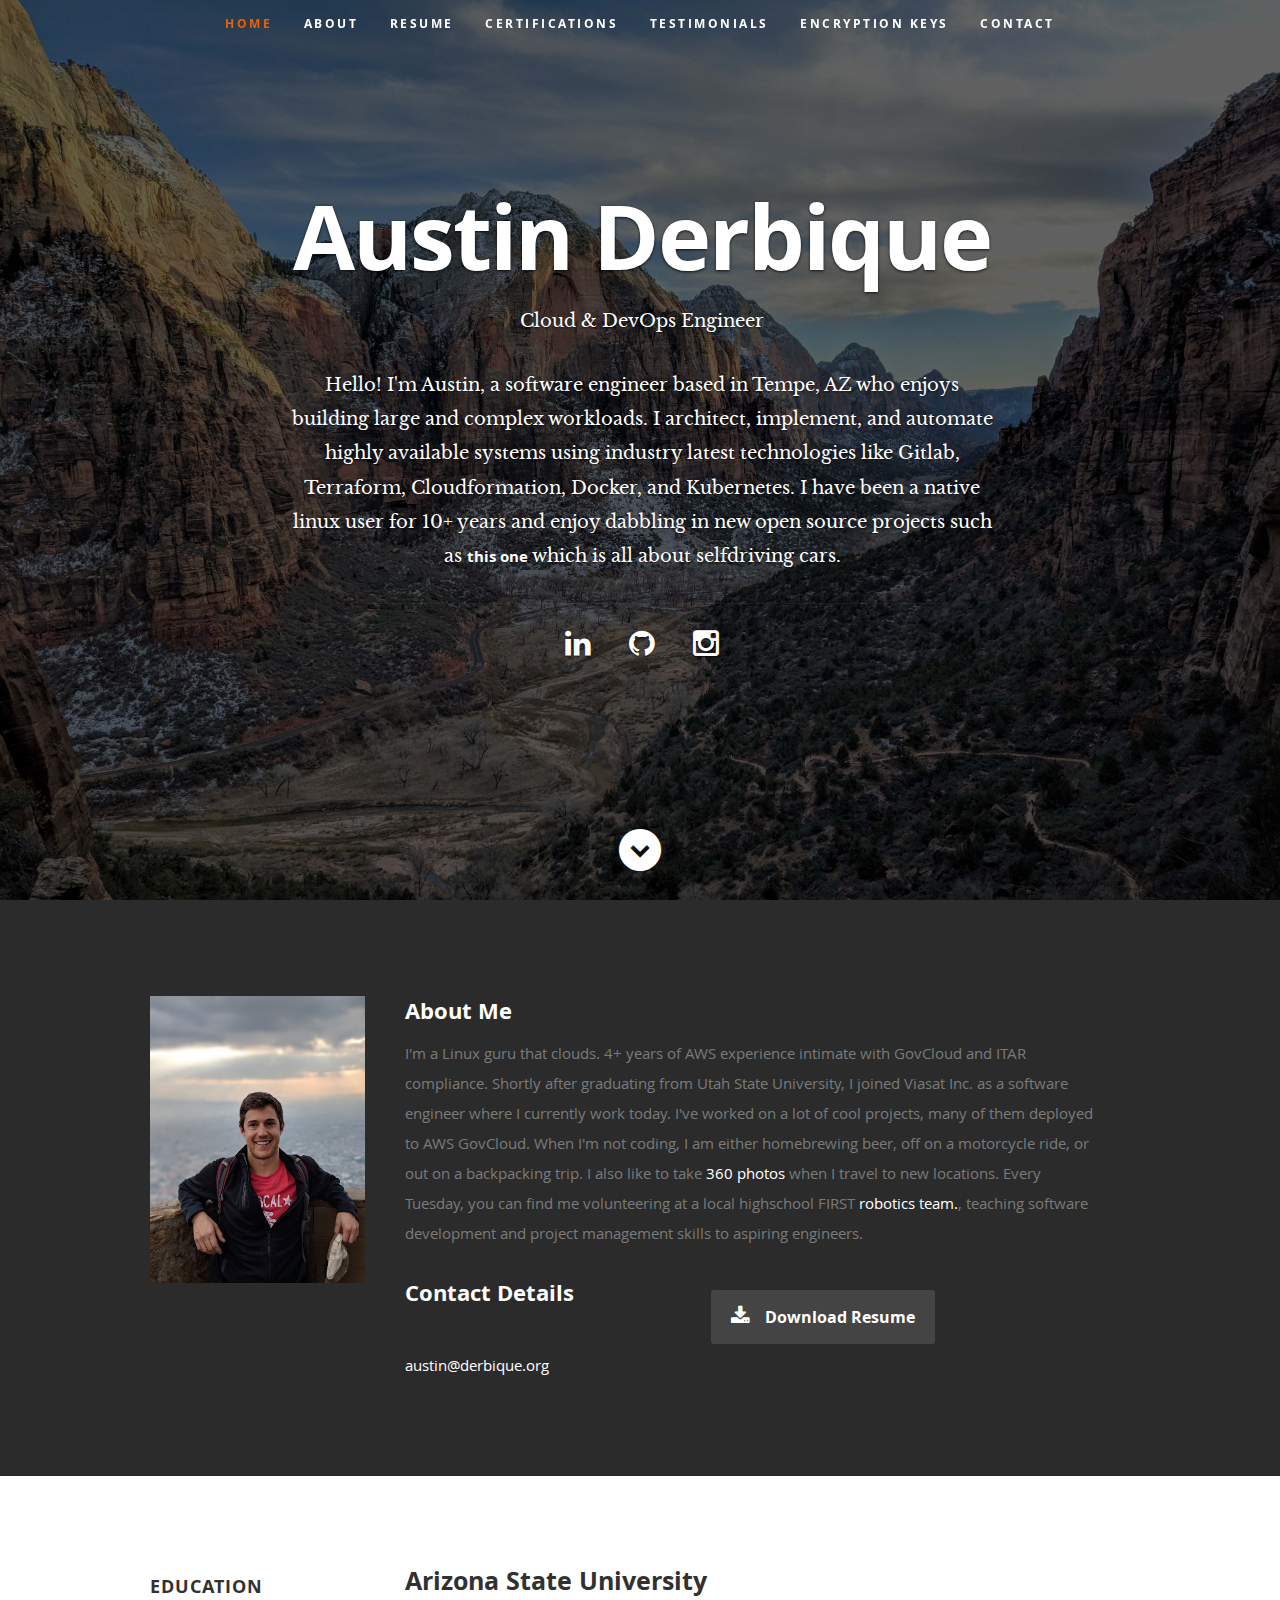
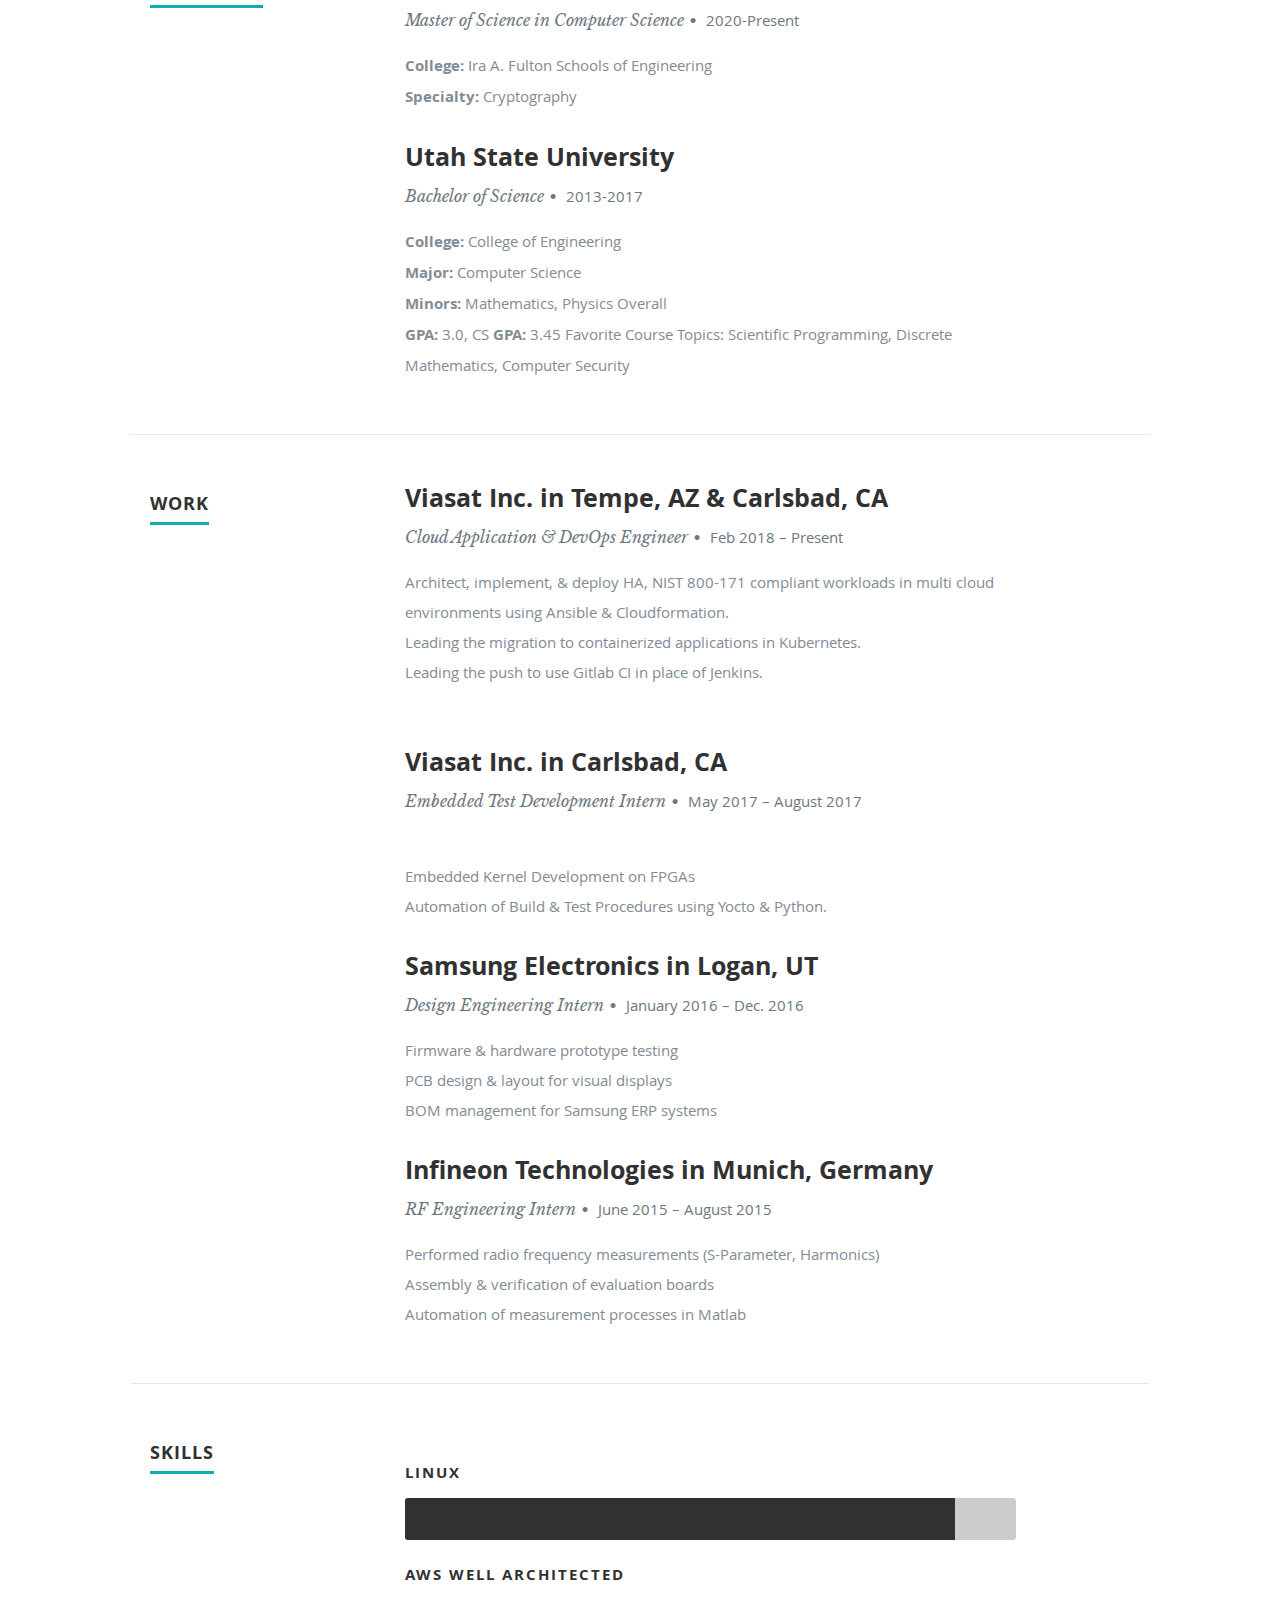
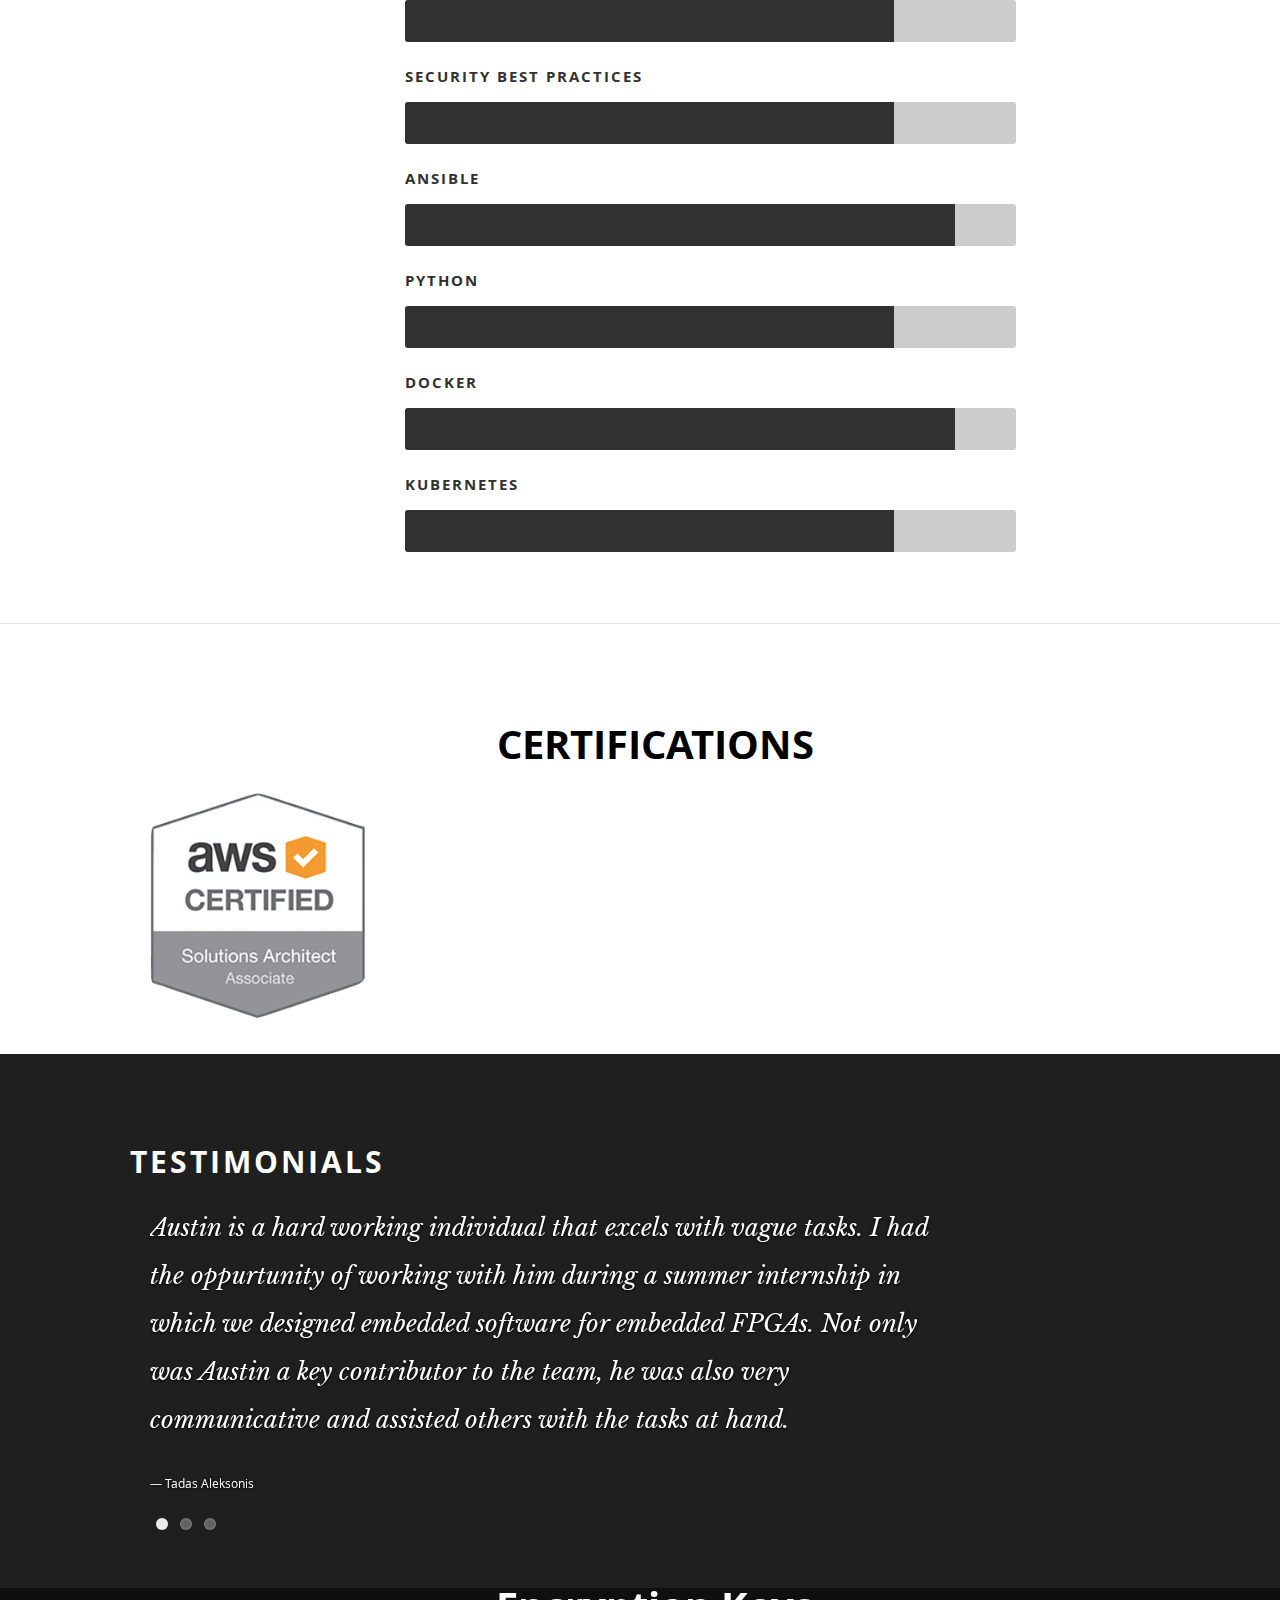
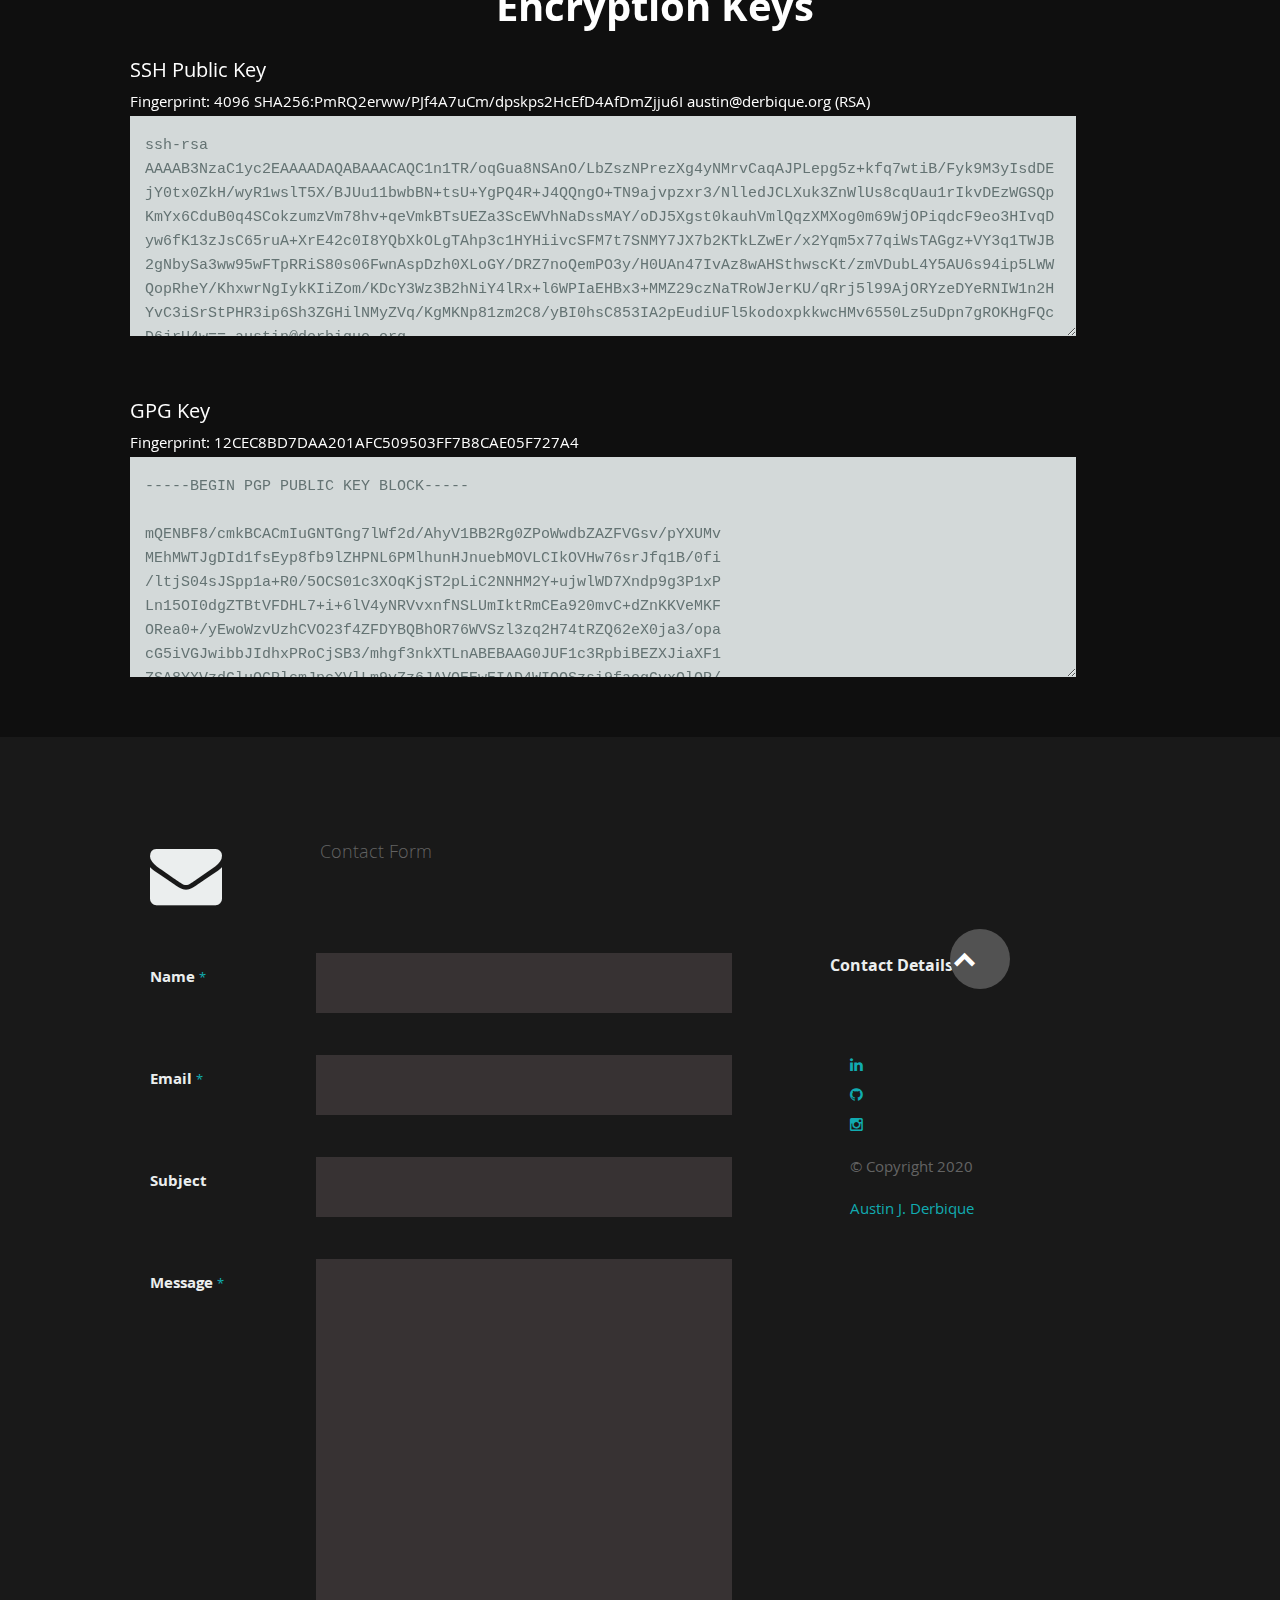
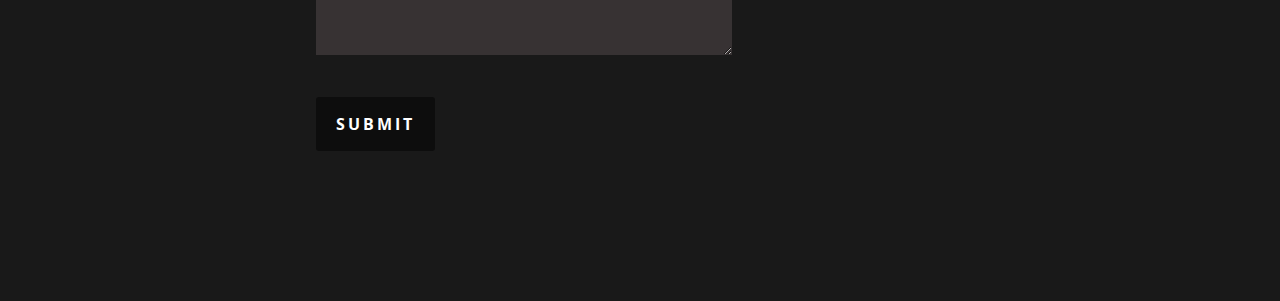
==== commit 4adbf805: "Update index.html" ====
--- a/index.html
+++ b/index.html
@@ -74,10 +74,10 @@
              
                <li><a target="blank"  href="https://www.linkedin.com/in/austin-derbique-06012b73"><i class="fa fa-linkedin"></i></a></li>
 			   
-			     <li><a target="blank"  href="https://github.com/aderbique"><i class="fa fa-github"></i></a></li>
+			     	<li><a target="blank"  href="https://github.com/aderbique"><i class="fa fa-github"></i></a></li>
 				 
 				 
-				   <li><a target="blank"  href="https://www.instagram.com/austinadventure/?hl=en"><i class="fa fa-instagram"></i></a></li>
+				<li><a target="blank"  href="https://www.instagram.com/austinadventure/?hl=en"><i class="fa fa-instagram"></i></a></li>
 				   
 			
               
@@ -129,7 +129,6 @@
                   <p class="address">
 						
 						        
-                     </span>				   <span><a href="tel:+1 (858) 207-8920">+1 (858) 207-8920 </a>
  </span><br>
                      <span><a href="mailto:austin@derbique.org"> austin@derbique.org</a></span>
 					   </p>
@@ -428,8 +427,9 @@
           	   <div class="columns portfolio-item">
                   <div class="item-wrap">
 
-                   
+                   	  <a href="https://www.youracclaim.com/badges/ac450d33-0be3-4161-a516-0cd18c348086/public_url" target="_blank" rel="noopener noreferrer">
                         <img title="AWS Solution Architect" alt="Aws certification" src="images/portfolio/aws.png">
+			  </a>
                        
                    
                    
@@ -670,7 +670,7 @@
                   <p class="address">
 						  
 						        
-                     </span>				   <span><a href="tel:+1 (858) 207-8920">+1 (858) 207-8920 </a>
+
  </span><br>
                      <span><a href="mailto:austin@derbique.org> austin@derbique.org</a></span>
 					   </p>
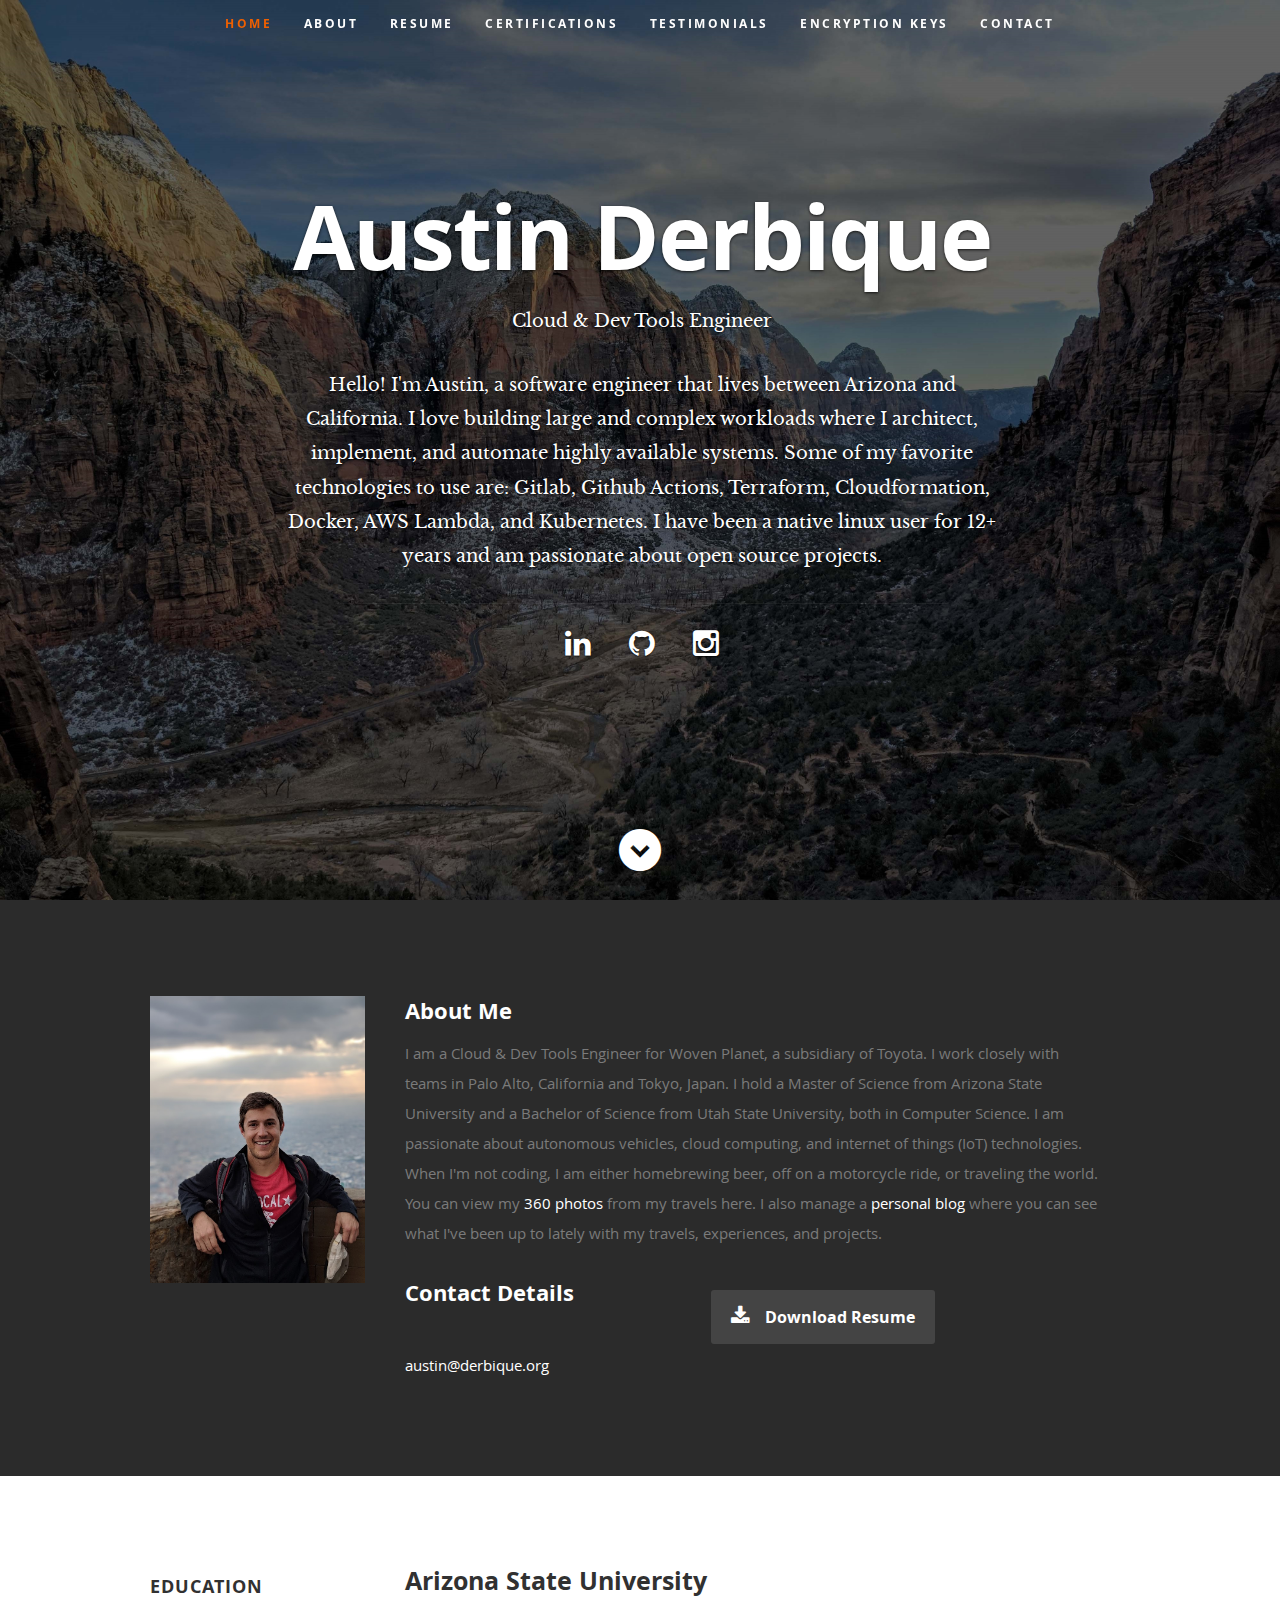
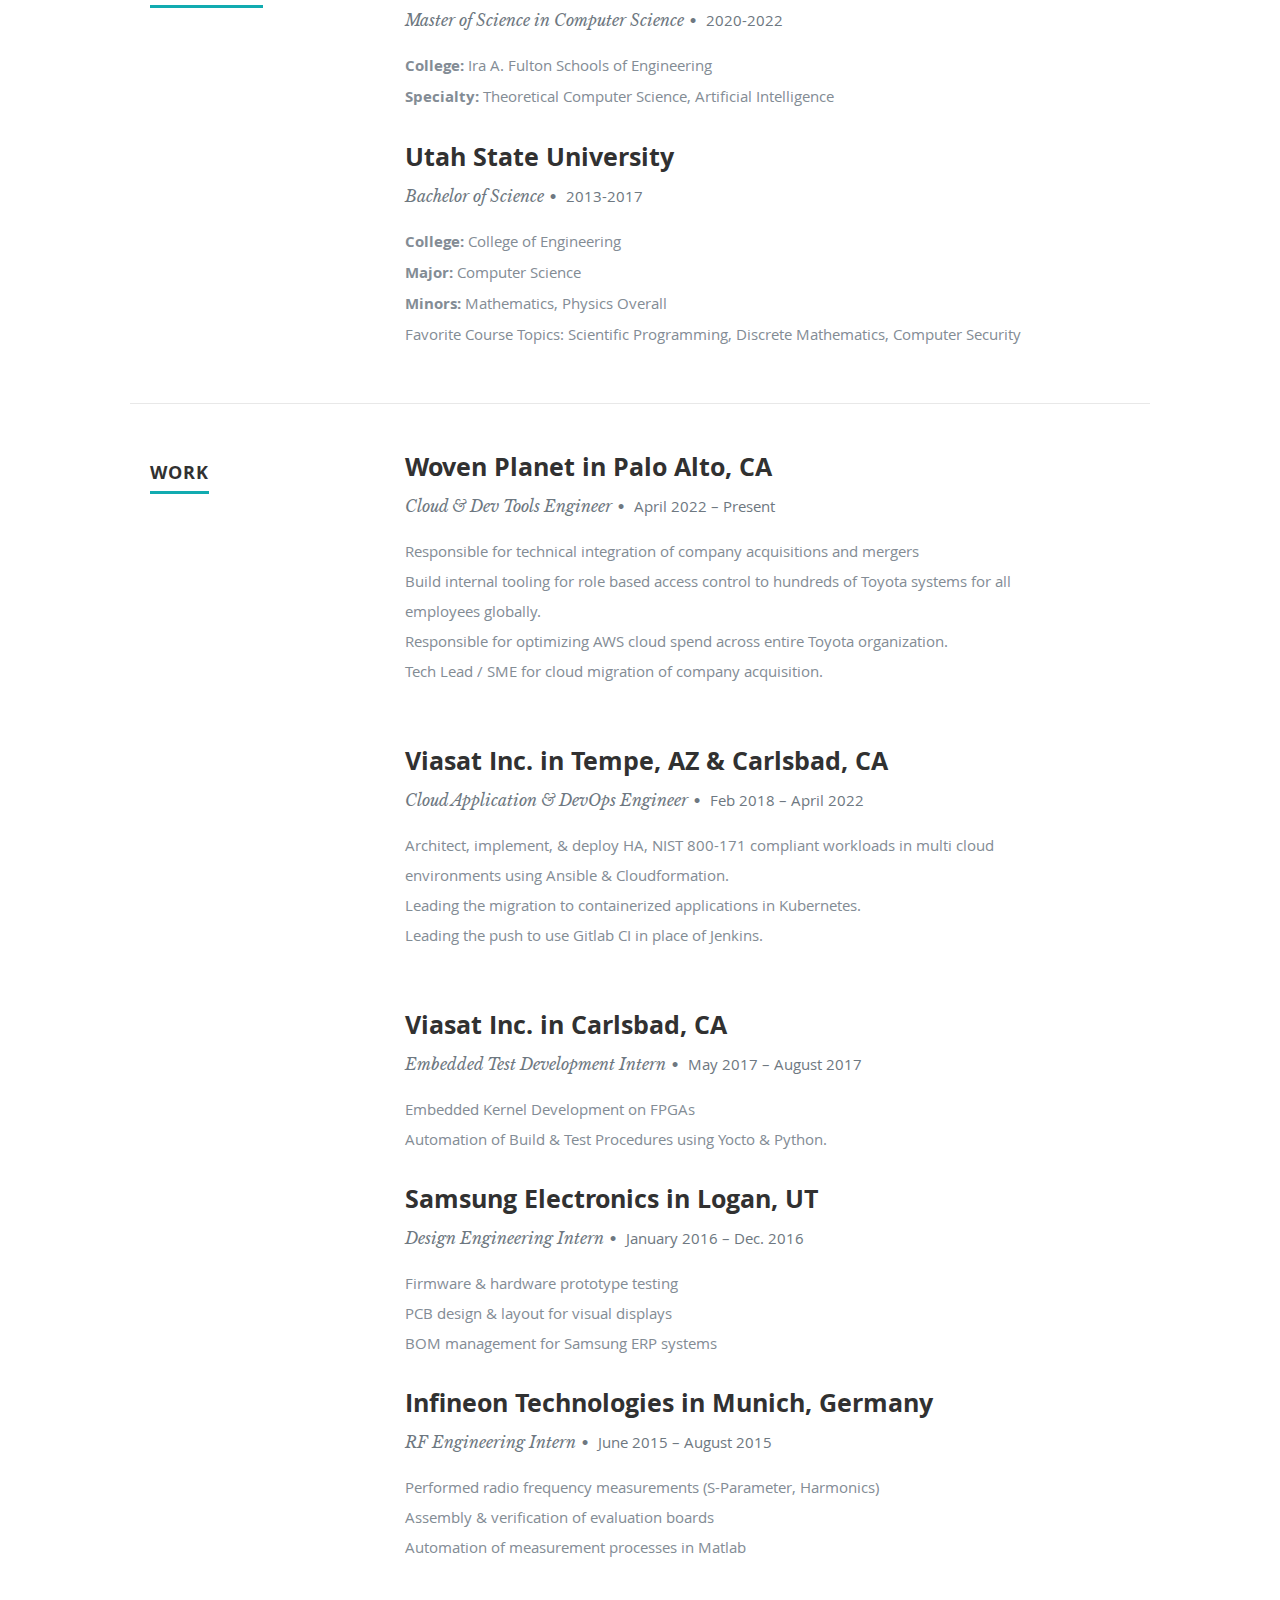
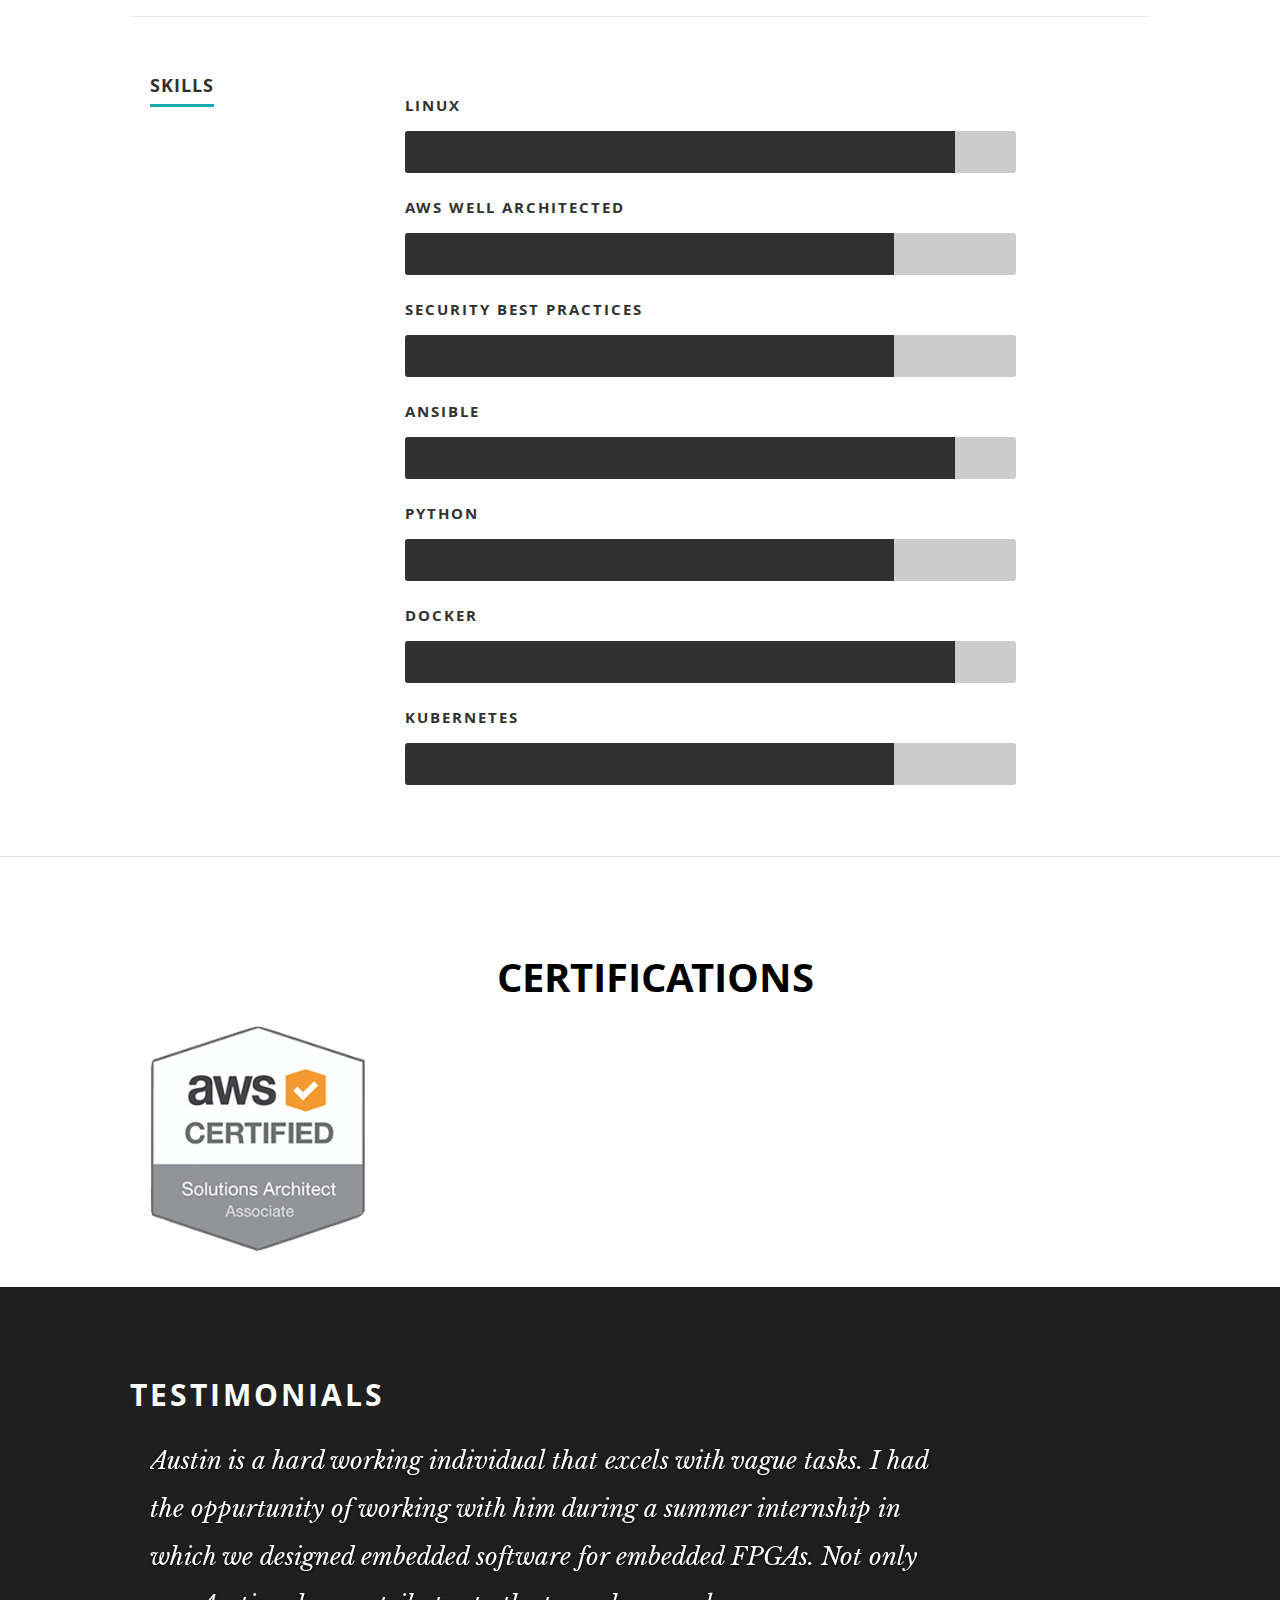
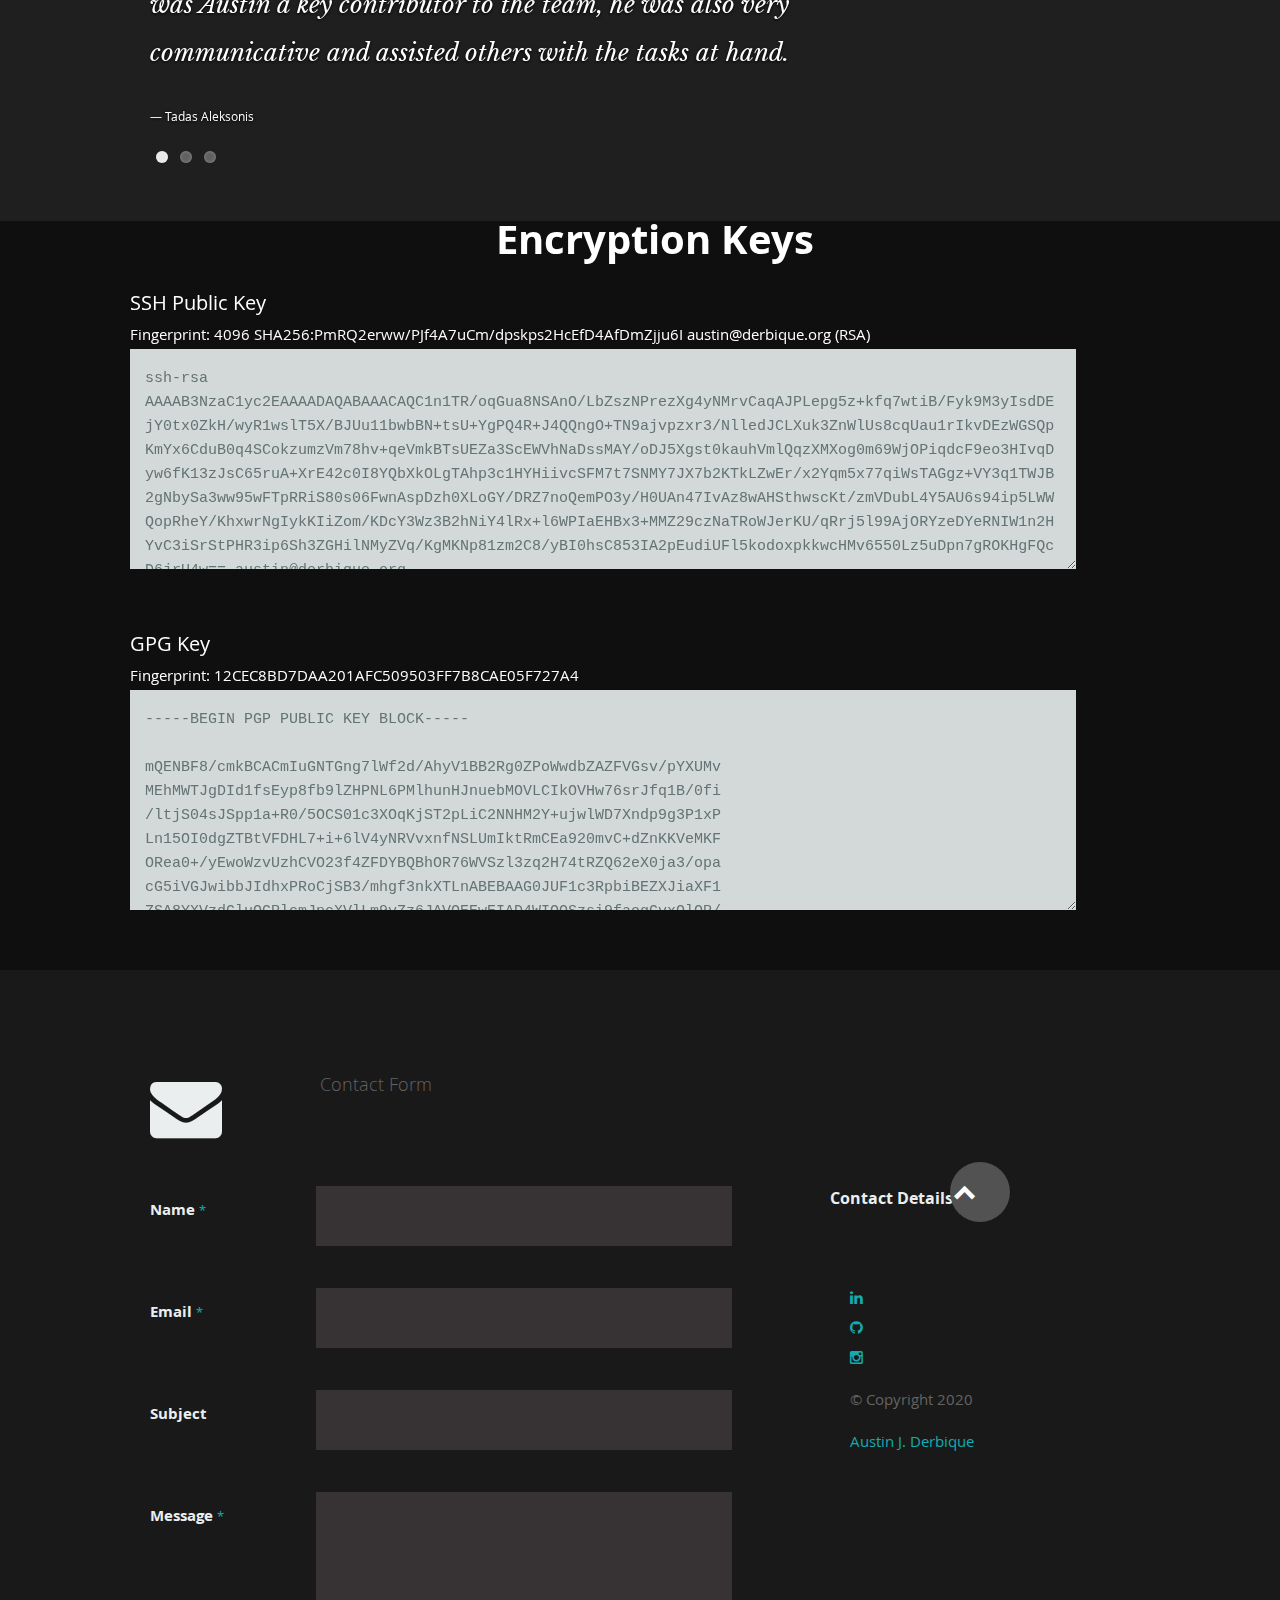
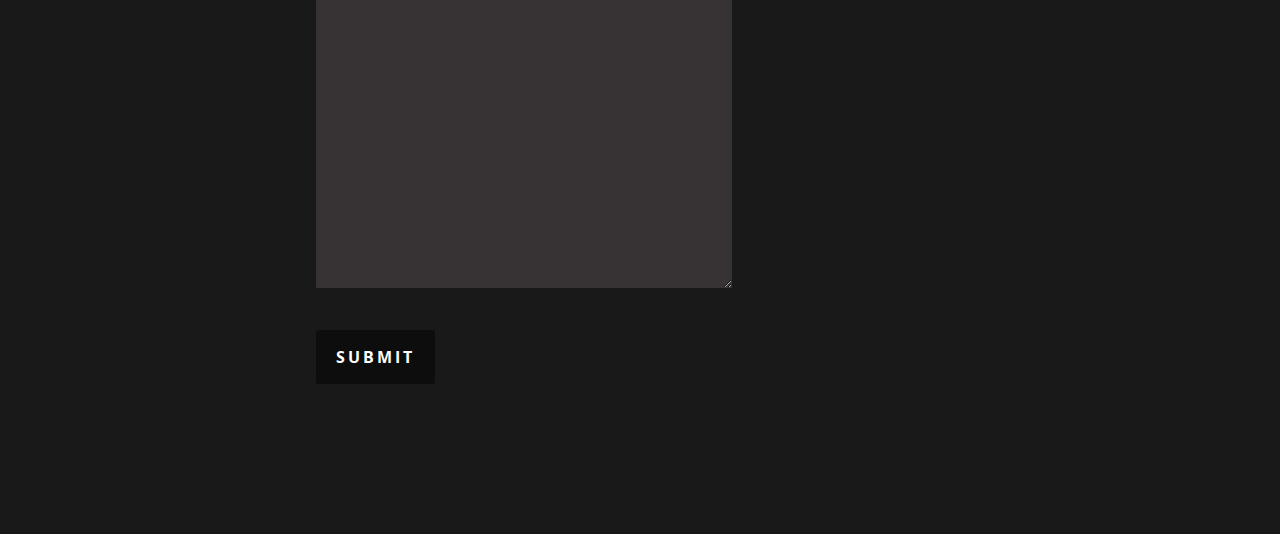
==== commit a4195330: "changes" ====
--- a/index.html
+++ b/index.html
@@ -12,7 +12,7 @@
    <meta charset="utf-8">
 	<title>Austin Derbique
 
- - Cloud & DevOps Engineer
+ - Cloud & Dev Tools Engineer
 </title>
 	<meta name="description" content="Hello! I'm Austin, a software engineer based in Carlsbad, CA who enjoys building large and complex workloads. I architect, implement, and automate highly available systems using industry latest technologies like Ansible, Cloudformation, Docker, and Kubernetes. I have been a native linux user for 10+ years and enjoy dabbling in new open source projects..">
 	<meta name="author" content="Austin Derbique">
@@ -67,8 +67,8 @@
 
 
 </h1>
-<h3> <p style="color:white;">Cloud & DevOps Engineer </p></h3>
-            <h3 > <p style="color:white;">Hello! I'm Austin, a software engineer based in Tempe, AZ who enjoys building large and complex workloads. I architect, implement, and automate highly available systems using industry latest technologies like Gitlab, Terraform, Cloudformation, Docker, and Kubernetes. I have been a native linux user for 10+ years and enjoy dabbling in new open source projects such as <b><a href="https://github.com/bugsy924/openpilot/pull/41">this one</a></b> which is all about selfdriving cars.</p></h3>
+<h3> <p style="color:white;">Cloud & Dev Tools Engineer </p></h3>
+            <h3 > <p style="color:white;">Hello! I'm Austin, a software engineer that lives between Arizona and California. I love building large and complex workloads where I architect, implement, and automate highly available systems. Some of my favorite technologies to use are: Gitlab, Github Actions, Terraform, Cloudformation, Docker, AWS Lambda, and Kubernetes. I have been a native linux user for 12+ years and am passionate about open source projects.</a></p></h3>
             <hr />
             <ul class="social">
              
@@ -108,9 +108,9 @@
 
             <h2>About Me</h2>
 
-            <p> I'm a Linux guru that clouds. 4+ years of AWS experience intimate with GovCloud and ITAR compliance. Shortly after graduating from Utah State University, I joined Viasat Inc. as a software engineer where I currently work today. I've worked on a lot of cool projects, many of them deployed to AWS GovCloud.
-
-When I'm not coding, I am either homebrewing beer, off on a motorcycle ride, or out on a backpacking trip. I also like to take <a href="https://goo.gl/qMHDF9">360 photos</a> when I travel to new locations. Every Tuesday, you can find me volunteering at a local highschool FIRST <a href="https://www.team3749.org">robotics team.</a>, teaching software development and project management skills to aspiring engineers.</p>
+            <p> I am a Cloud & Dev Tools Engineer for Woven Planet, a subsidiary of Toyota. I work closely with teams in Palo Alto, California and Tokyo, Japan. I hold a Master of Science from Arizona State University and a Bachelor of Science from Utah State University, both in Computer Science. I am passionate about autonomous vehicles, cloud computing, and internet of things (IoT) technologies.
+
+When I'm not coding, I am either homebrewing beer, off on a motorcycle ride, or traveling the world. You can view my <a href="https://goo.gl/qMHDF9">360 photos</a> from my travels here. I also manage a <a href="https:/blog.derbique.us">personal blog</a> where you can see what I've been up to lately with my travels, experiences, and projects.</p>
             <div class="row">
 
                <div class="columns contact-details">
@@ -170,16 +170,15 @@
 
 
                   <h3> Arizona State University </h3>
-                  <p class="info">Master of Science in Computer Science<span>&bull;</span> <em class="date">2020-Present</em></p>
+                  <p class="info">Master of Science in Computer Science<span>&bull;</span> <em class="date">2020-2022</em></p>
 <P><b>College:</b> Ira A. Fulton Schools of Engineering<br>
-   <b>Specialty:</b> Cryptography
+   <b>Specialty:</b> Theoretical Computer Science, Artificial Intelligence
  </P>
-
 
                   <h3> Utah State University </h3>
                   <p class="info">Bachelor of Science<span>&bull;</span> <em class="date">2013-2017</em></p>
 <P><b>College:</b> College of Engineering<br>
-   <b>Major:</b> Computer Science<br> <b>Minors:</b> Mathematics, Physics Overall<br> <b>GPA:</b> 3.0, CS <b>GPA:</b> 3.45
+   <b>Major:</b> Computer Science<br> <b>Minors:</b> Mathematics, Physics Overall<br>
  Favorite Course Topics: Scientific Programming, Discrete Mathematics, Computer Security
  </P>
                   <p>
@@ -188,19 +187,6 @@
 
             </div> <!-- item end -->
 
-           
-           
-
-
-
-
-			
-			
-	
-
-
-
-
 
          </div> <!-- main-col end -->
 
@@ -216,50 +202,38 @@
          </div>
 
          <div class="nine columns main-col">
-		 
-		 
-		 
-		 
-		 
-		 
-		 
-		 
-		 
-		 
-		 
+
+            <div class="row item">
+
+               <div class="twelve columns">
+                  <h3>Woven Planet in Palo Alto, CA</h3>
+                     <p class="info">Cloud & Dev Tools Engineer<span>&bull;</span> <em class="date">April 2022 – Present</em></p>
+                     <p id="ember143" class="pv-entity__description t-14 t-black t-normal ember-view">    <span class="lt-line-clamp__line">
+                        Responsible for technical integration of company acquisitions and mergers<br>
+                        Build internal tooling for role based access control to hundreds of Toyota
+                        systems for all employees globally.<br>
+                        Responsible for optimizing AWS cloud spend across entire Toyota
+                        organization.<br>
+                        Tech Lead / SME for cloud migration of company acquisition.<br>
+                     <br>
+                     </span></span>
+               </div>
+            </div> <!-- item end -->            
 		 
 		 <div class="row item">
 
-               <div class="twelve columns">
-
-                  <h3>Viasat Inc. in Tempe, AZ & Carlsbad, CA</h3>
-                  <p class="info">Cloud Application & DevOps Engineer<span>&bull;</span> <em class="date">Feb 2018 – Present</em></p>
-
-
-
-<p id="ember143" class="pv-entity__description t-14 t-black t-normal ember-view">    <span class="lt-line-clamp__line">
-Architect, implement, & deploy HA, NIST 800-171 compliant workloads in multi cloud 
-environments using Ansible & Cloudformation.<br>
-Leading the migration to containerized applications in Kubernetes.<br>
-Leading the push to use Gitlab CI in place of Jenkins.<br>
-<br> 
-
-	  
-	  
-          
-        </span></span>
-
-
-
-
-
-
-
-
-          
-               </div>
-
-            </div> <!-- item end -->
+         <div class="twelve columns">
+            <h3>Viasat Inc. in Tempe, AZ & Carlsbad, CA</h3>
+               <p class="info">Cloud Application & DevOps Engineer<span>&bull;</span> <em class="date">Feb 2018 – April 2022</em></p>
+               <p id="ember143" class="pv-entity__description t-14 t-black t-normal ember-view">    <span class="lt-line-clamp__line">
+                  Architect, implement, & deploy HA, NIST 800-171 compliant workloads in multi cloud 
+                  environments using Ansible & Cloudformation.<br>
+                  Leading the migration to containerized applications in Kubernetes.<br>
+                  Leading the push to use Gitlab CI in place of Jenkins.<br>
+               <br>
+               </span></span>
+         </div>
+      </div> <!-- item end -->
 
             <div class="row item">
 
@@ -269,9 +243,9 @@
 </h3>
                   <p class="info">Embedded Test Development Intern<span>&bull;</span> <em class="date">May 2017 – August 2017</em></p>
 
-                 <p id="ember147" class="pv-entity__description t-14 t-black t-normal ember-view">  <span class="lt-line-clamp__raw-line"><br> 
-Embedded Kernel Development on FPGAs<br>
-Automation of Build & Test Procedures using Yocto & Python.</span>
+                 <p id="ember147" class="pv-entity__description t-14 t-black t-normal ember-view">  <span class="lt-line-clamp__raw-line">
+                  Embedded Kernel Development on FPGAs<br>
+                  Automation of Build & Test Procedures using Yocto & Python.</span>
 
    
 
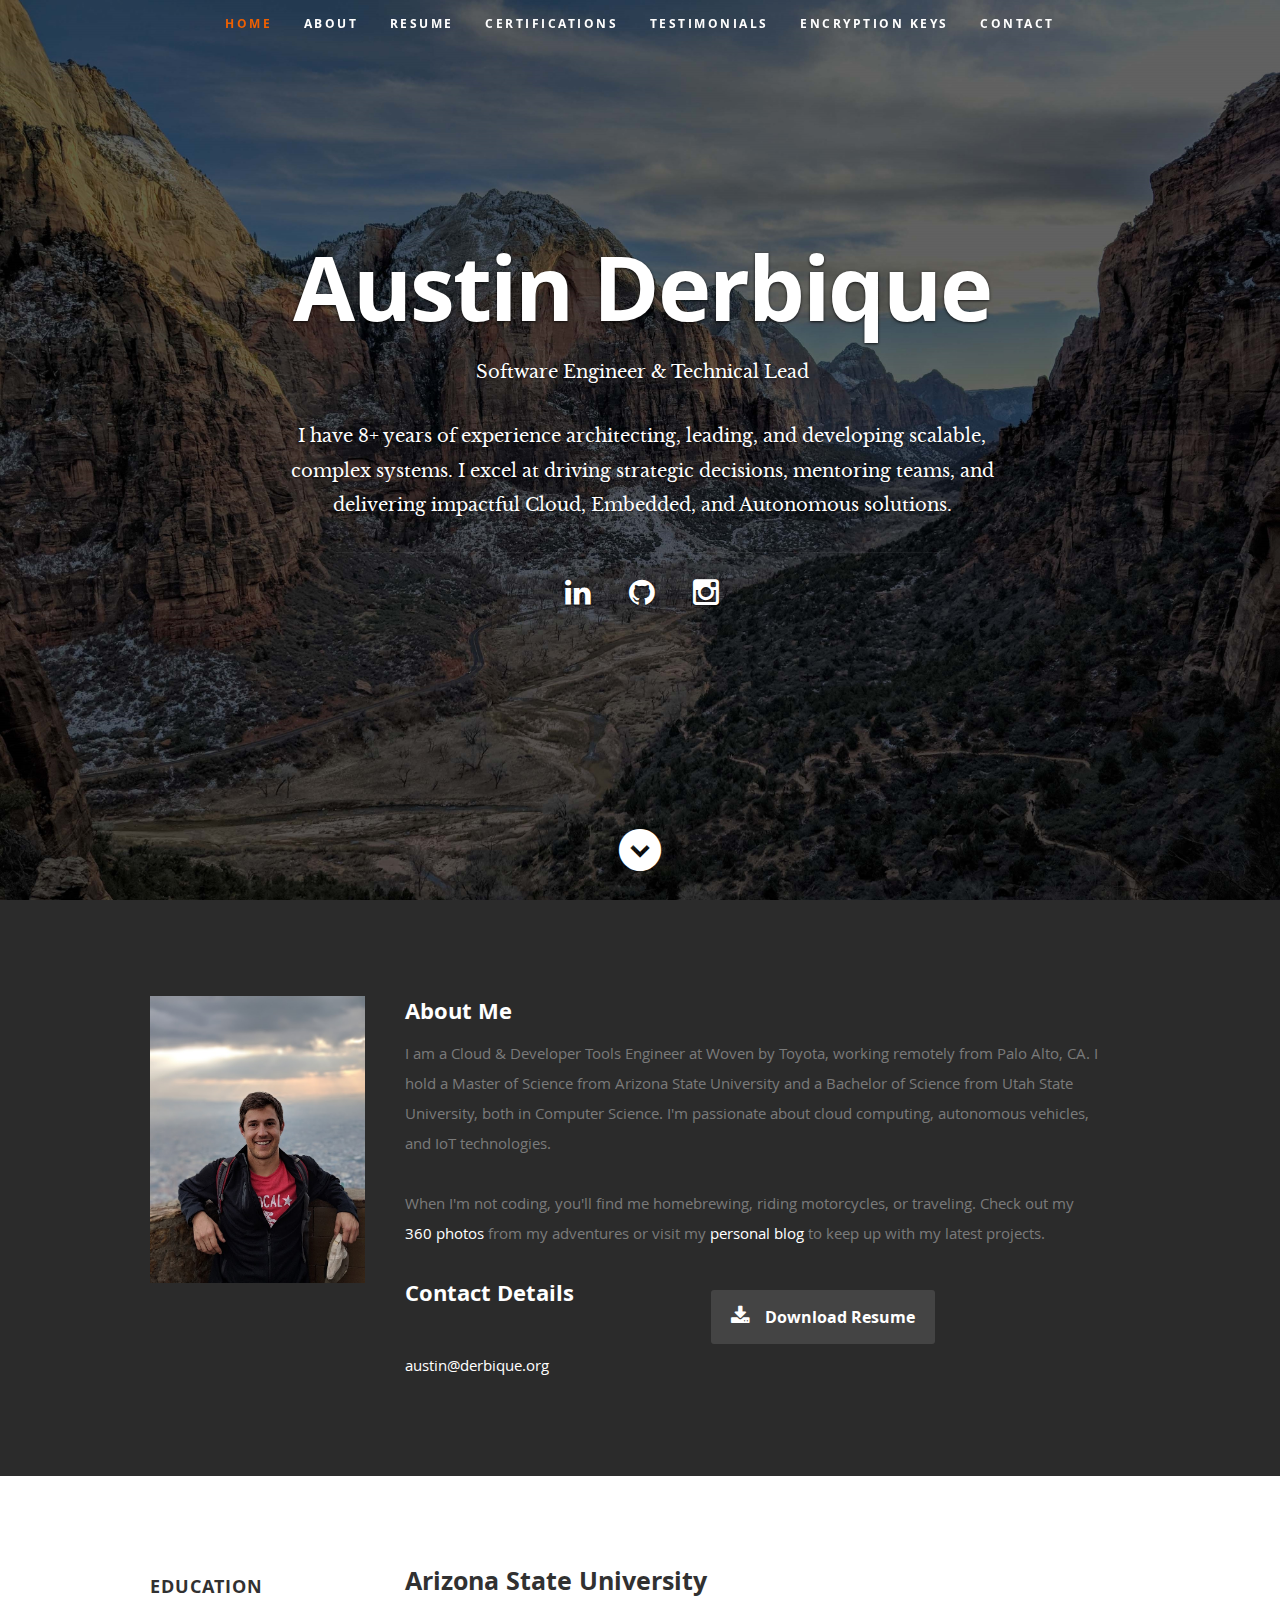
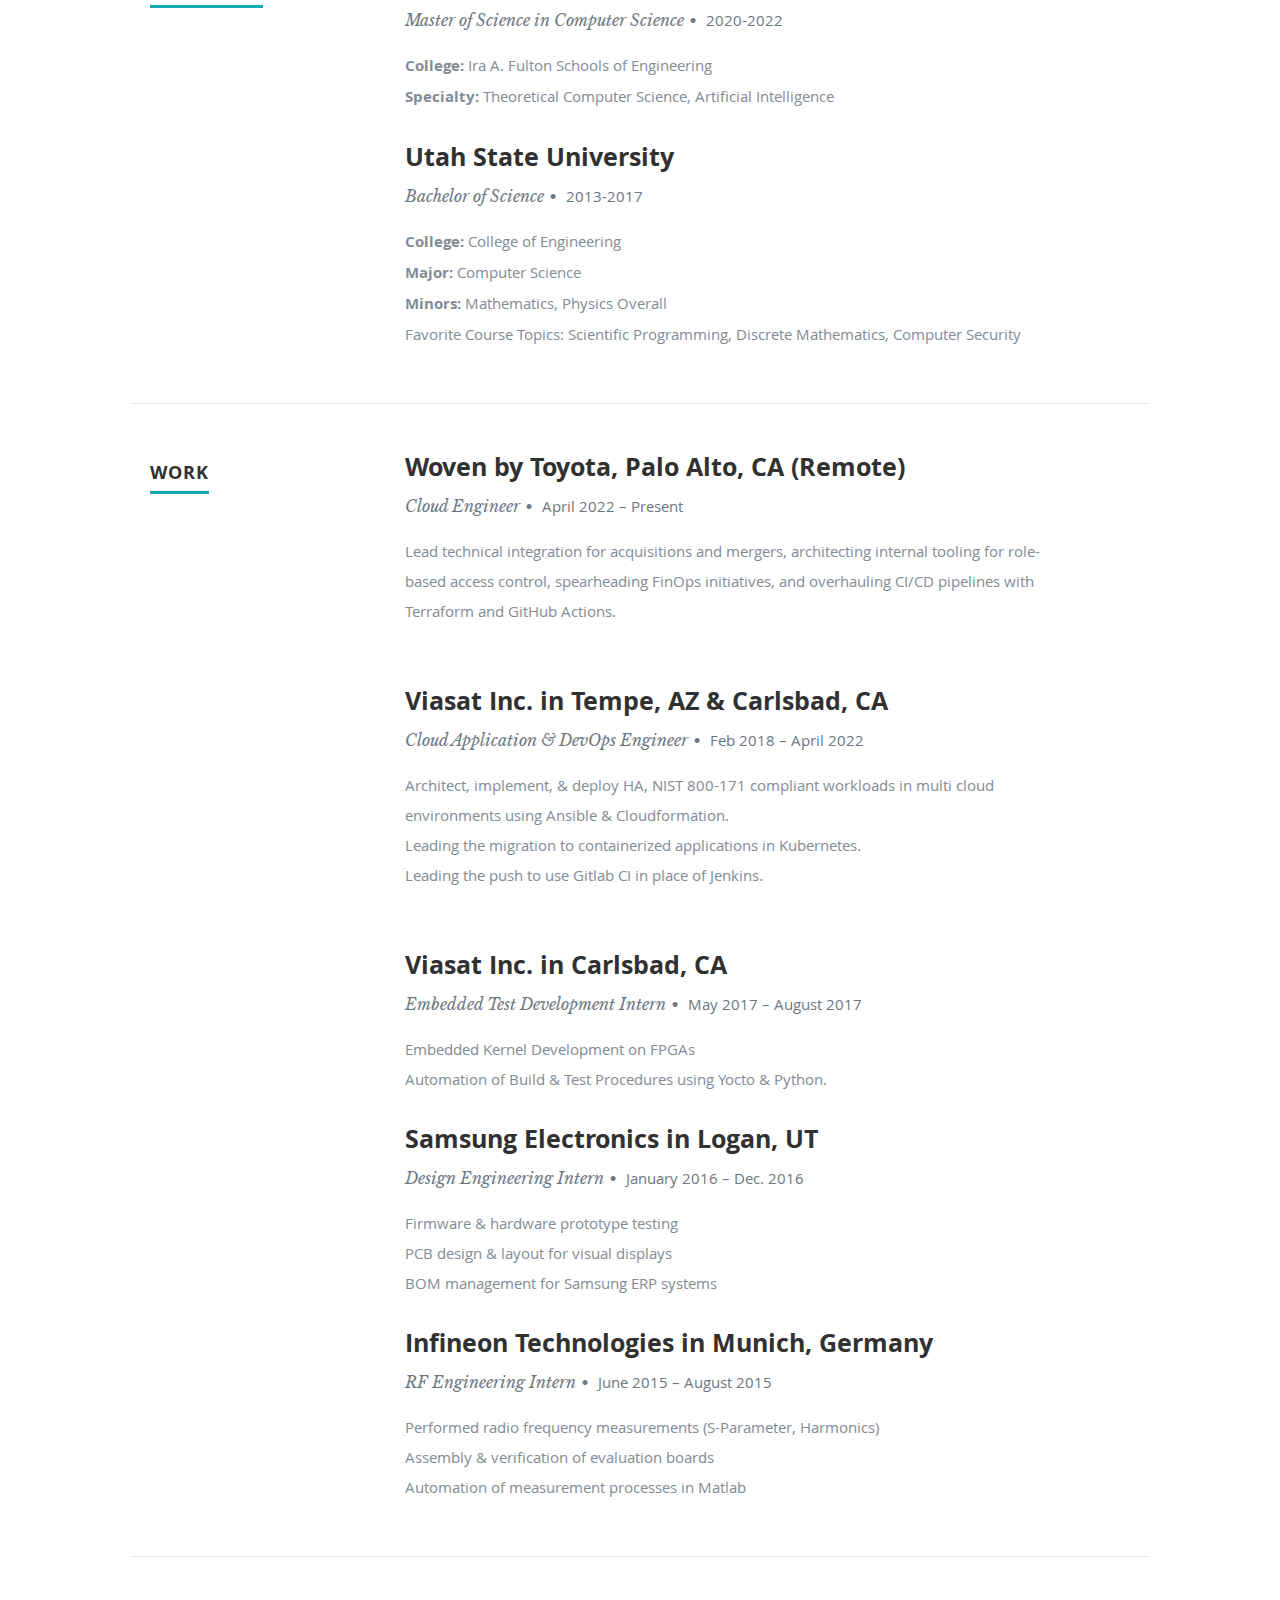
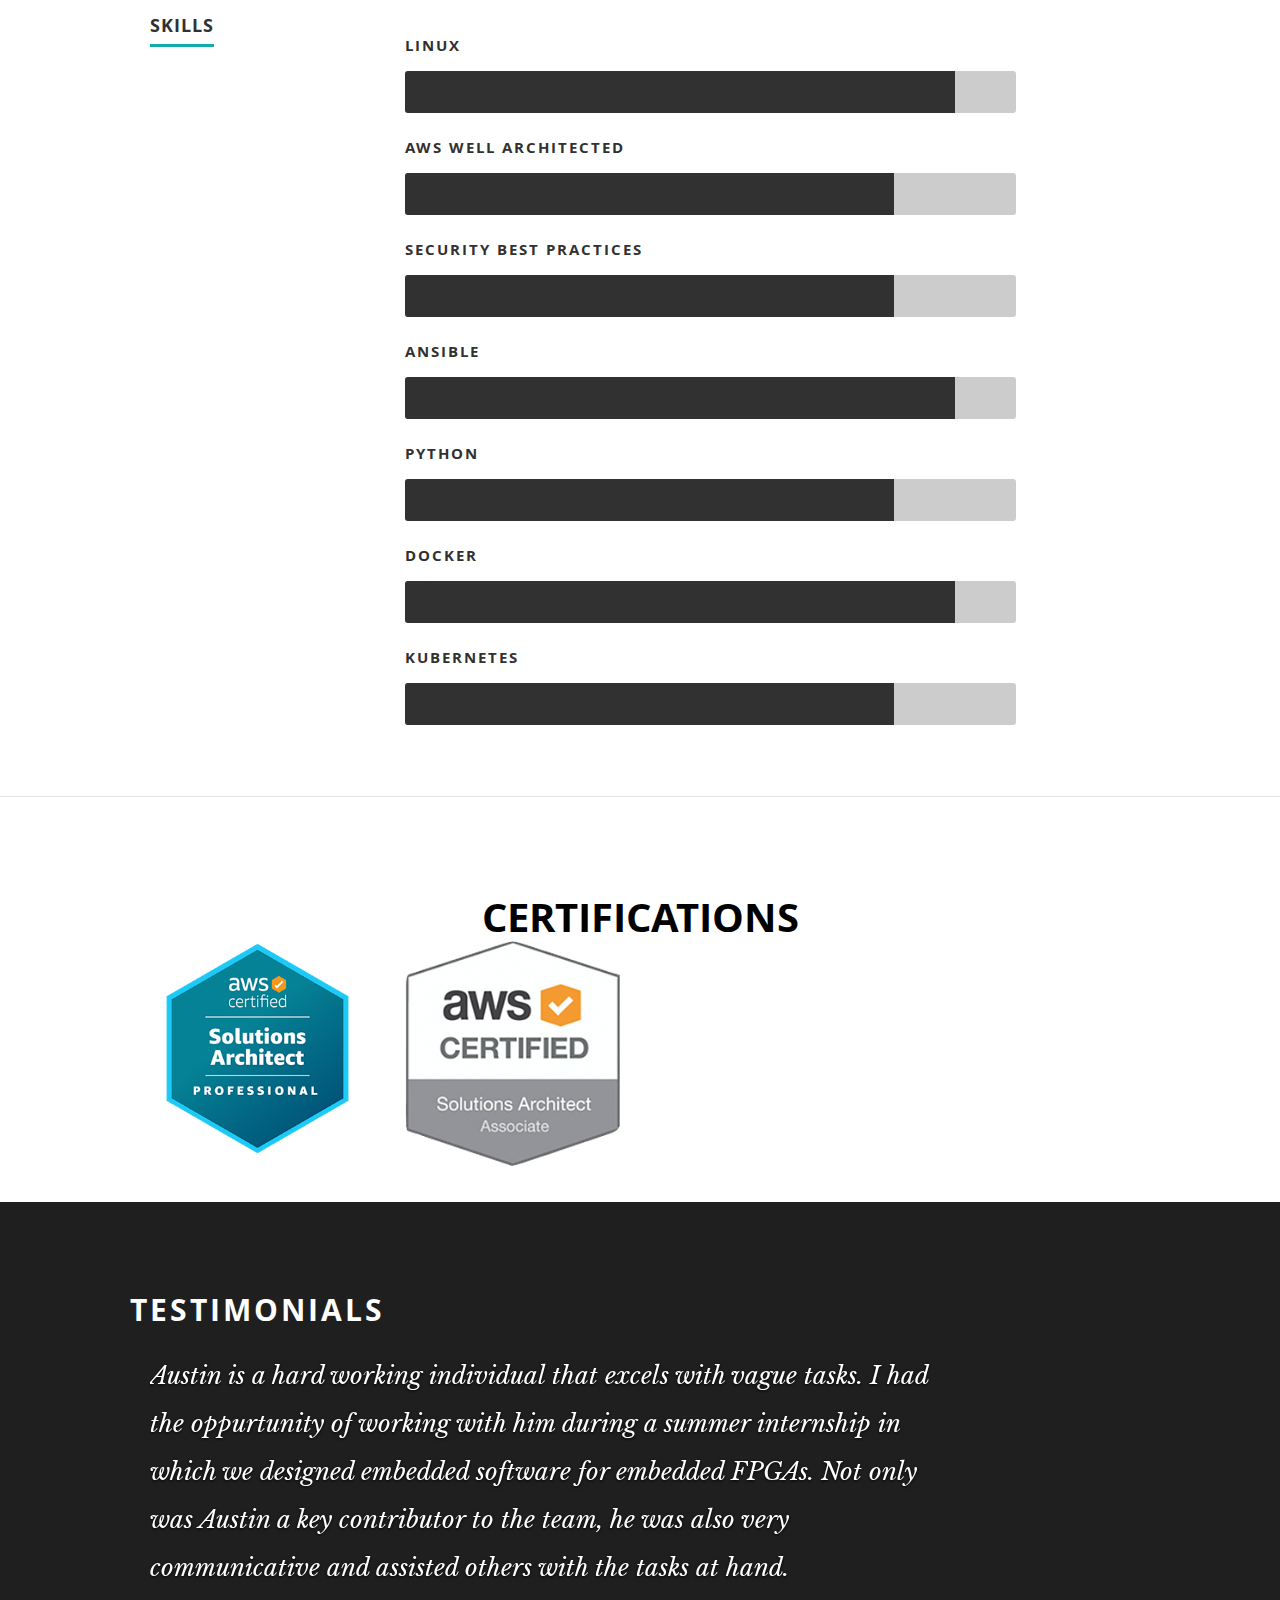
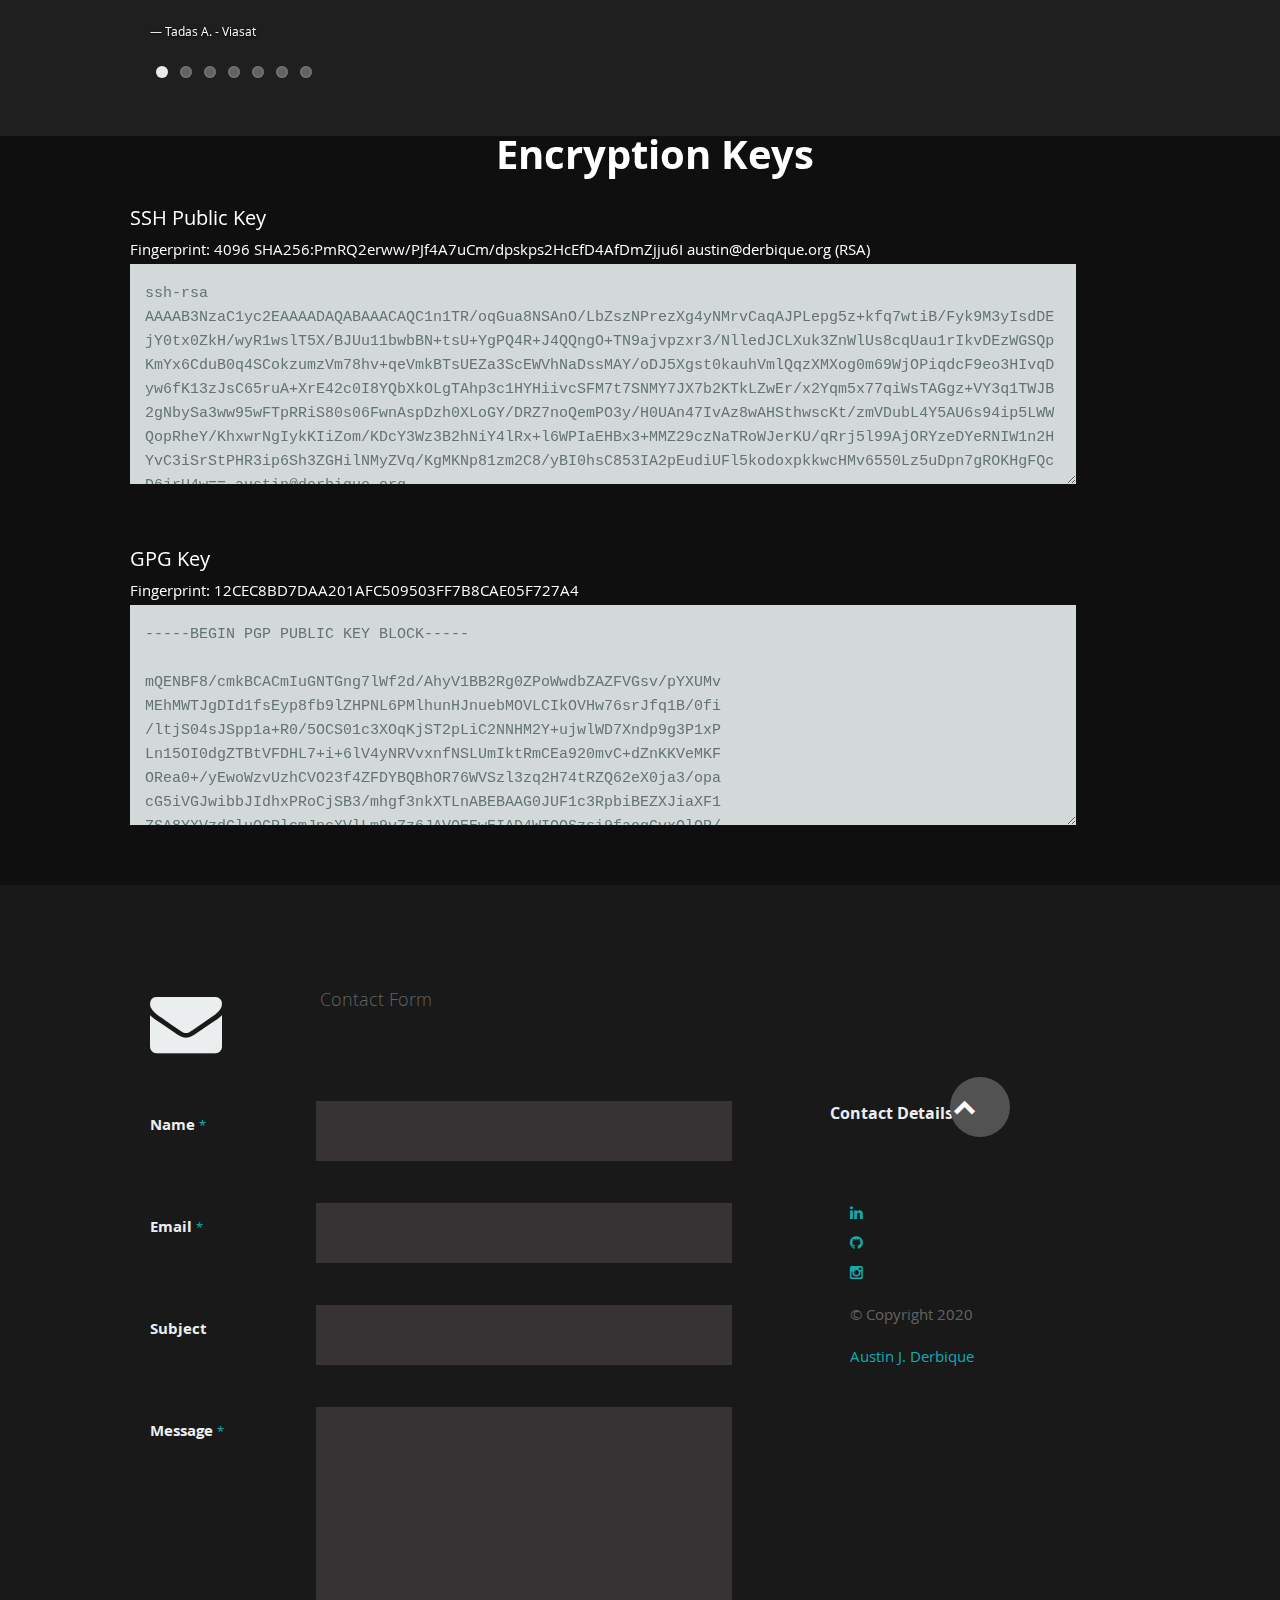
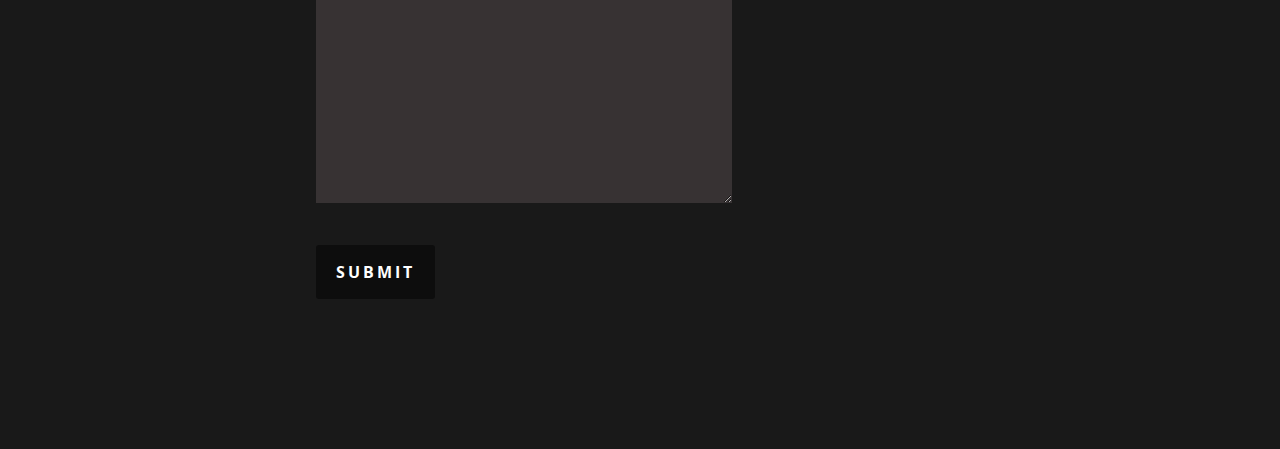
==== commit db20f626: "August 2024 Refresh" ====
--- a/index.html
+++ b/index.html
@@ -14,7 +14,7 @@
 
  - Cloud & Dev Tools Engineer
 </title>
-	<meta name="description" content="Hello! I'm Austin, a software engineer based in Carlsbad, CA who enjoys building large and complex workloads. I architect, implement, and automate highly available systems using industry latest technologies like Ansible, Cloudformation, Docker, and Kubernetes. I have been a native linux user for 10+ years and enjoy dabbling in new open source projects..">
+	<meta name="description" content="Accomplished Software Engineer and Technical Lead with 8 years of experience in Cloud, Embedded, and Autonomous solutions.">
 	<meta name="author" content="Austin Derbique">
 
    <!-- Mobile Specific Metas
@@ -67,8 +67,8 @@
 
 
 </h1>
-<h3> <p style="color:white;">Cloud & Dev Tools Engineer </p></h3>
-            <h3 > <p style="color:white;">Hello! I'm Austin, a software engineer that lives between Arizona and California. I love building large and complex workloads where I architect, implement, and automate highly available systems. Some of my favorite technologies to use are: Gitlab, Github Actions, Terraform, Cloudformation, Docker, AWS Lambda, and Kubernetes. I have been a native linux user for 12+ years and am passionate about open source projects.</a></p></h3>
+<h3> <p style="color:white;">Software Engineer & Technical Lead </p></h3>
+            <h3 > <p style="color:white;">I have 8+ years of experience architecting, leading, and developing scalable, complex systems. I excel at driving strategic decisions, mentoring teams, and delivering impactful Cloud, Embedded, and Autonomous solutions.</a></p></h3>
             <hr />
             <ul class="social">
              
@@ -108,9 +108,8 @@
 
             <h2>About Me</h2>
 
-            <p> I am a Cloud & Dev Tools Engineer for Woven Planet, a subsidiary of Toyota. I work closely with teams in Palo Alto, California and Tokyo, Japan. I hold a Master of Science from Arizona State University and a Bachelor of Science from Utah State University, both in Computer Science. I am passionate about autonomous vehicles, cloud computing, and internet of things (IoT) technologies.
-
-When I'm not coding, I am either homebrewing beer, off on a motorcycle ride, or traveling the world. You can view my <a href="https://goo.gl/qMHDF9">360 photos</a> from my travels here. I also manage a <a href="https:/blog.derbique.us">personal blog</a> where you can see what I've been up to lately with my travels, experiences, and projects.</p>
+            <p>I am a Cloud & Developer Tools Engineer at Woven by Toyota, working remotely from Palo Alto, CA. I hold a Master of Science from Arizona State University and a Bachelor of Science from Utah State University, both in Computer Science. I'm passionate about cloud computing, autonomous vehicles, and IoT technologies.</p>
+            <p>When I'm not coding, you'll find me homebrewing, riding motorcycles, or traveling. Check out my <a href="https://photos.derbique.us/#/shared_space/folder/387">360 photos</a> from my adventures or visit my <a href="https:/blog.derbique.us">personal blog</a> to keep up with my latest projects.</p>
             <div class="row">
 
                <div class="columns contact-details">
@@ -206,15 +205,9 @@
             <div class="row item">
 
                <div class="twelve columns">
-                  <h3>Woven Planet in Palo Alto, CA</h3>
-                     <p class="info">Cloud & Dev Tools Engineer<span>&bull;</span> <em class="date">April 2022 – Present</em></p>
-                     <p id="ember143" class="pv-entity__description t-14 t-black t-normal ember-view">    <span class="lt-line-clamp__line">
-                        Responsible for technical integration of company acquisitions and mergers<br>
-                        Build internal tooling for role based access control to hundreds of Toyota
-                        systems for all employees globally.<br>
-                        Responsible for optimizing AWS cloud spend across entire Toyota
-                        organization.<br>
-                        Tech Lead / SME for cloud migration of company acquisition.<br>
+                  <h3>Woven by Toyota, Palo Alto, CA (Remote)</h3>
+                  <p class="info">Cloud Engineer<span>&bull;</span> <em class="date">April 2022 – Present</em></p>
+                  <p>Lead technical integration for acquisitions and mergers, architecting internal tooling for role-based access control, spearheading FinOps initiatives, and overhauling CI/CD pipelines with Terraform and GitHub Actions.</p>
                      <br>
                      </span></span>
                </div>
@@ -254,22 +247,6 @@
             </div> <!-- item end -->
 		 
 		 
-		 
-		 
-		 
-		 
-		 
-		 
-		 
-		 
-		 
-		 
-		 
-		 
-		 
-		 
-		 
-		 
 
             <div class="row item">
 
@@ -308,19 +285,7 @@
 			
 			
 			
-			
-			
-			
-			
-			
-			
-			
-			
-			
-			
-			
-			
-			
+	
 			
 			
 
@@ -385,39 +350,33 @@
 	  
 	 
 	  
-	  
-	   <div class="twelve columns collapsed">
-
-            <h2><center> <p style="font-size:40px;color:black;align:center">&nbsp;&nbsp; CERTIFICATIONS </p> </center>
-
          <div class="twelve columns collapsed">
-
-         
-			</h2>
-
+            <h2 style="text-align: center; font-size: 40px; color: black;">CERTIFICATIONS</h2>
+        
             <!-- portfolio-wrapper -->
             <div id="portfolio-wrapper" class="bgrid-quarters s-bgrid-thirds cf">
-
-          	   <div class="columns portfolio-item">
-                  <div class="item-wrap">
-
-                   	  <a href="https://www.youracclaim.com/badges/ac450d33-0be3-4161-a516-0cd18c348086/public_url" target="_blank" rel="noopener noreferrer">
-                        <img title="AWS Solution Architect" alt="Aws certification" src="images/portfolio/aws.png">
-			  </a>
-                       
-                   
-                   
-
-                  </div>
-          		</div> <!-- item end -->
-
-              
-          		</div>  <!-- item end -->
-
+                
+                <!-- AWS Solution Architect - Professional -->
+                <div class="columns portfolio-item">
+                    <div class="item-wrap">
+                        <a href="https://www.credly.com/badges/3bd09c62-e528-439b-9338-35e17dc37fea/public_url" target="_blank" rel="noopener noreferrer">
+                            <img title="AWS Solution Architect - Professional" alt="AWS Certification" src="images/portfolio/aws_sap.png">
+                        </a>
+                    </div>
+                </div> <!-- item end -->
+        
+                <!-- AWS Solution Architect - Associate -->
+                <div class="columns portfolio-item">
+                    <div class="item-wrap">
+                        <a href="https://www.youracclaim.com/badges/ac450d33-0be3-4161-a516-0cd18c348086/public_url" target="_blank" rel="noopener noreferrer">
+                            <img title="AWS Solution Architect - Associate" alt="AWS Certification" src="images/portfolio/aws_saa.png">
+                        </a>
+                    </div>
+                </div> <!-- item end -->
+        
             </div> <!-- portfolio-wrapper end -->
-
-         </div> <!-- twelve columns end -->
-
+        </div> <!-- twelve columns end -->
+        
 
          <!-- Modal Popup
 	      --------------------------------------------------------------- -->
@@ -455,24 +414,50 @@
                      <li>
                         <blockquote>
                            <p>Austin is a hard working individual that excels with vague tasks. I had the oppurtunity of working with him during a summer internship in which we designed embedded software for embedded FPGAs. Not only was Austin a key contributor to the team, he was also very communicative and assisted others with the tasks at hand.</p>
-                           <cite>Tadas Aleksonis</cite>
+                           <cite>Tadas A. - Viasat</cite>
+                        </blockquote>
+                     </li> <!-- slide ends -->
+
+                     <li>
+                        <blockquote>
+                           <p>Austin was able to help me resolve an unusual issue with DNS where folks could not access DNS records from specific regions. This turned out to be a R53 misconfiguration, and Austin was able to find the issue, develop a fix, and deploy it quickly. It definitely met my satisfaction!</p>
+                           <cite>Jesse L. - Woven by Toyota</cite>
+                        </blockquote>
+                     </li> <!-- slide ends -->
+
+                     <li>
+                        <blockquote>
+                           <p>Austin resolved a very complex problem for me, that was handed over between other people for about 2 weeks with no solution in sight. In fact, every time Austin is involved with a problem he quickly finds a solution.</p>
+                           <cite>Colleague - Woven by Toyota</cite>
+                        </blockquote>
+                     </li> <!-- slide ends -->
+
+                     <li>
+                        <blockquote>
+                           <p>Austin unblocked me by helping to create AWS SSM Parameters. These were essential in getting the Wiz runtime sensors working on the EKS clusters that provide runners for GitHub EMU, SG GitHub Enterprise and SS GitHub enterprise. He was quick to jump on a call and help me out. A+++++ experience. 5/5 ***** will definitely work again with him in the future.</p>
+                           <cite>Gaurav J. - Woven by Toyota</cite>
                         </blockquote>
                      </li> <!-- slide ends -->
 
                      <li>
                         <blockquote>
                            <p>Need help with AWS? Austin is your guy. He has been very knowledgeable and a tremendous help in architecting our application and applying industry best practices. I highly recommend Austin!.</p>
-                           <cite>Santiago Guttierez</cite>
+                           <cite>Santiago G. - Viasat</cite>
                         </blockquote>
                      </li> <!-- slide ends -->
 
-
-
-<li>
+                     <li>
                         <blockquote>
-                           <p>Having worked with Austin for roughly 1.5 years, I can say that he is an accomplished engineer. I could always depend on him to debug and fix network issues, as well as solve any issues I experienced with Jenkins.  Austin was always there to help and got tasks completed quickly and efficiently.
-</p>
-                           <cite>Miguel Escobar</cite>
+                           <p>Austin fixed a problem that has been a major headache for over 20 developers who regularly use reviewable. Submitting an entec ticket had gone nowhere for over a year. Austin fixed the problem in under 4 hours. With the changes made today, developers will no longer have to switch back and forth between the VPN while they are in the office, this will speed up development, prevent unneeded reboots (when remote users forget to disconnect from the VPN) and significantly improve download times when users are also in reviewable. Today Austin has dramatically improved my quality of life as a developer.</p>
+                           <cite>Amir K. - Woven by Toyota</cite>
+                        </blockquote>
+                     </li>
+
+
+                     <li>
+                        <blockquote>
+                           <p>Having worked with Austin for roughly 1.5 years, I can say that he is an accomplished engineer. I could always depend on him to debug and fix network issues, as well as solve any issues I experienced with Jenkins.  Austin was always there to help and got tasks completed quickly and efficiently.</p>
+                           <cite>Miguel E. - Viasat</cite>
                         </blockquote>
                      </li>
 
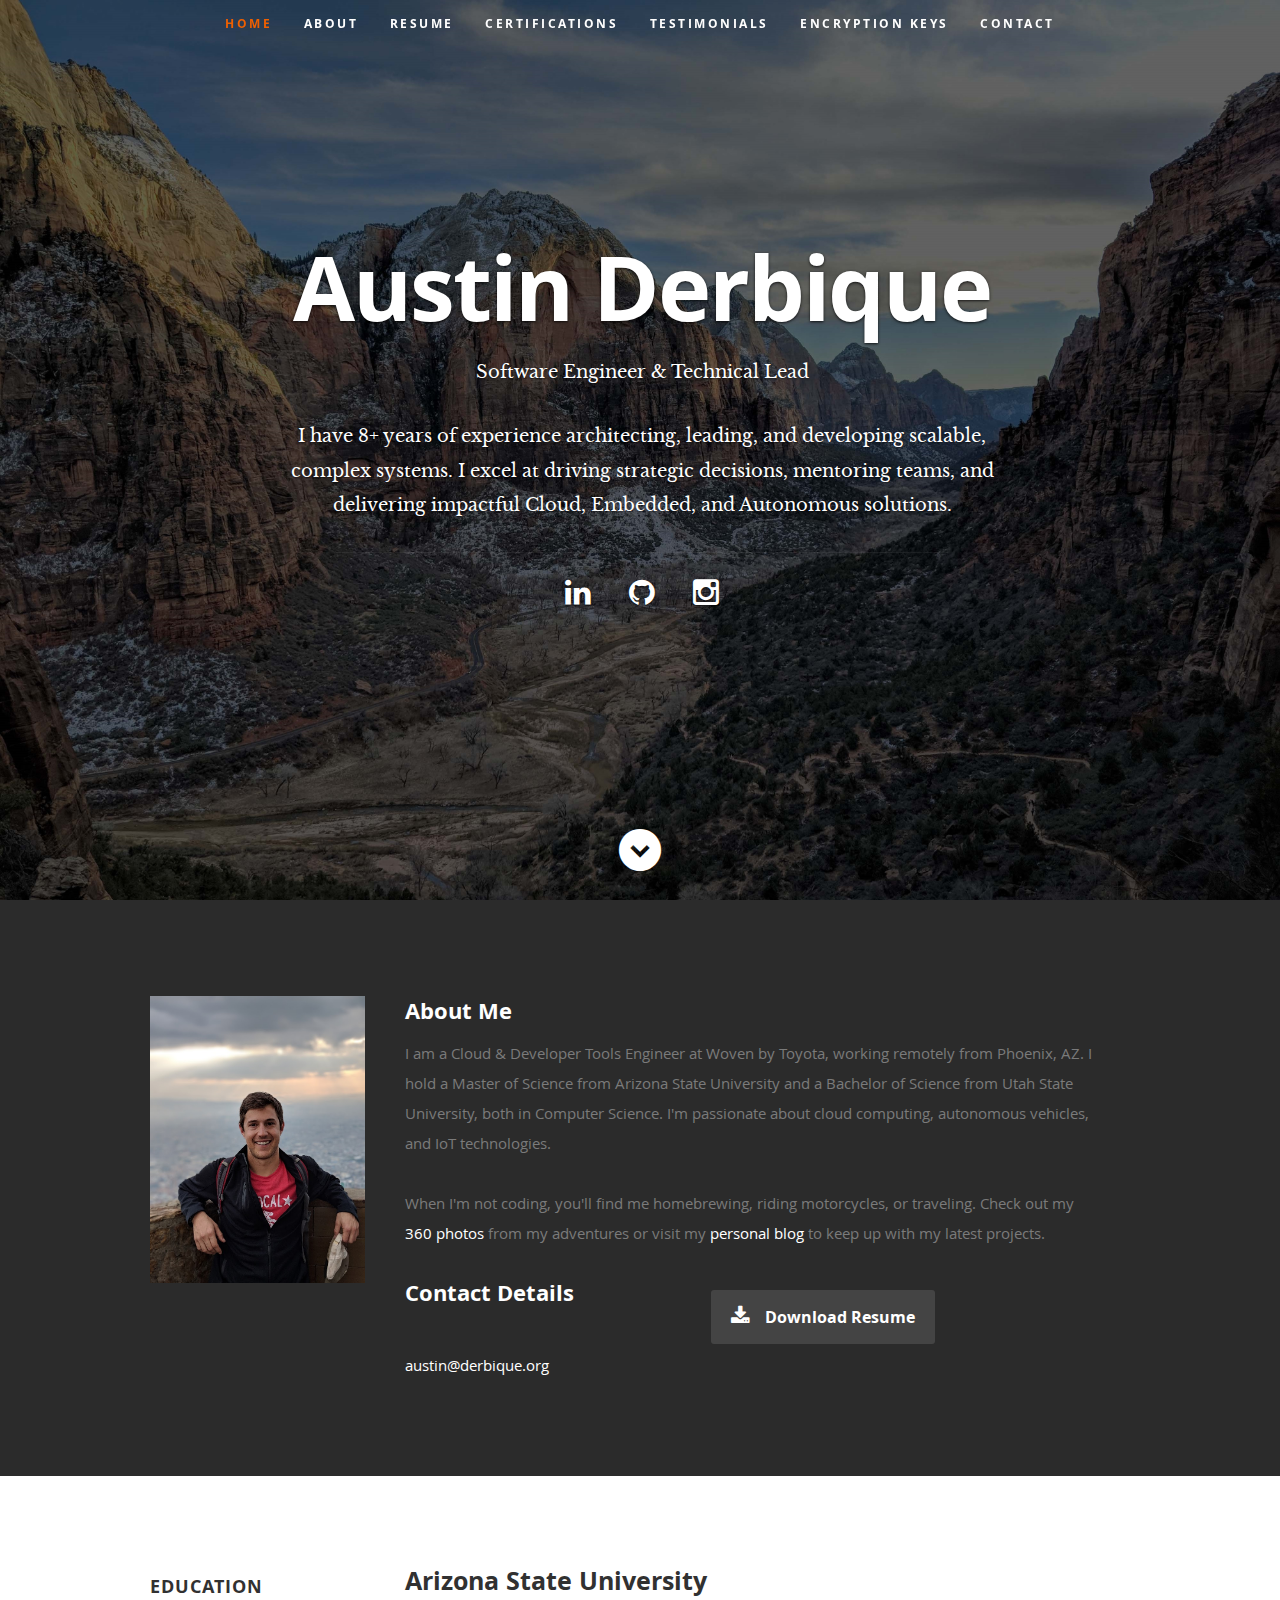
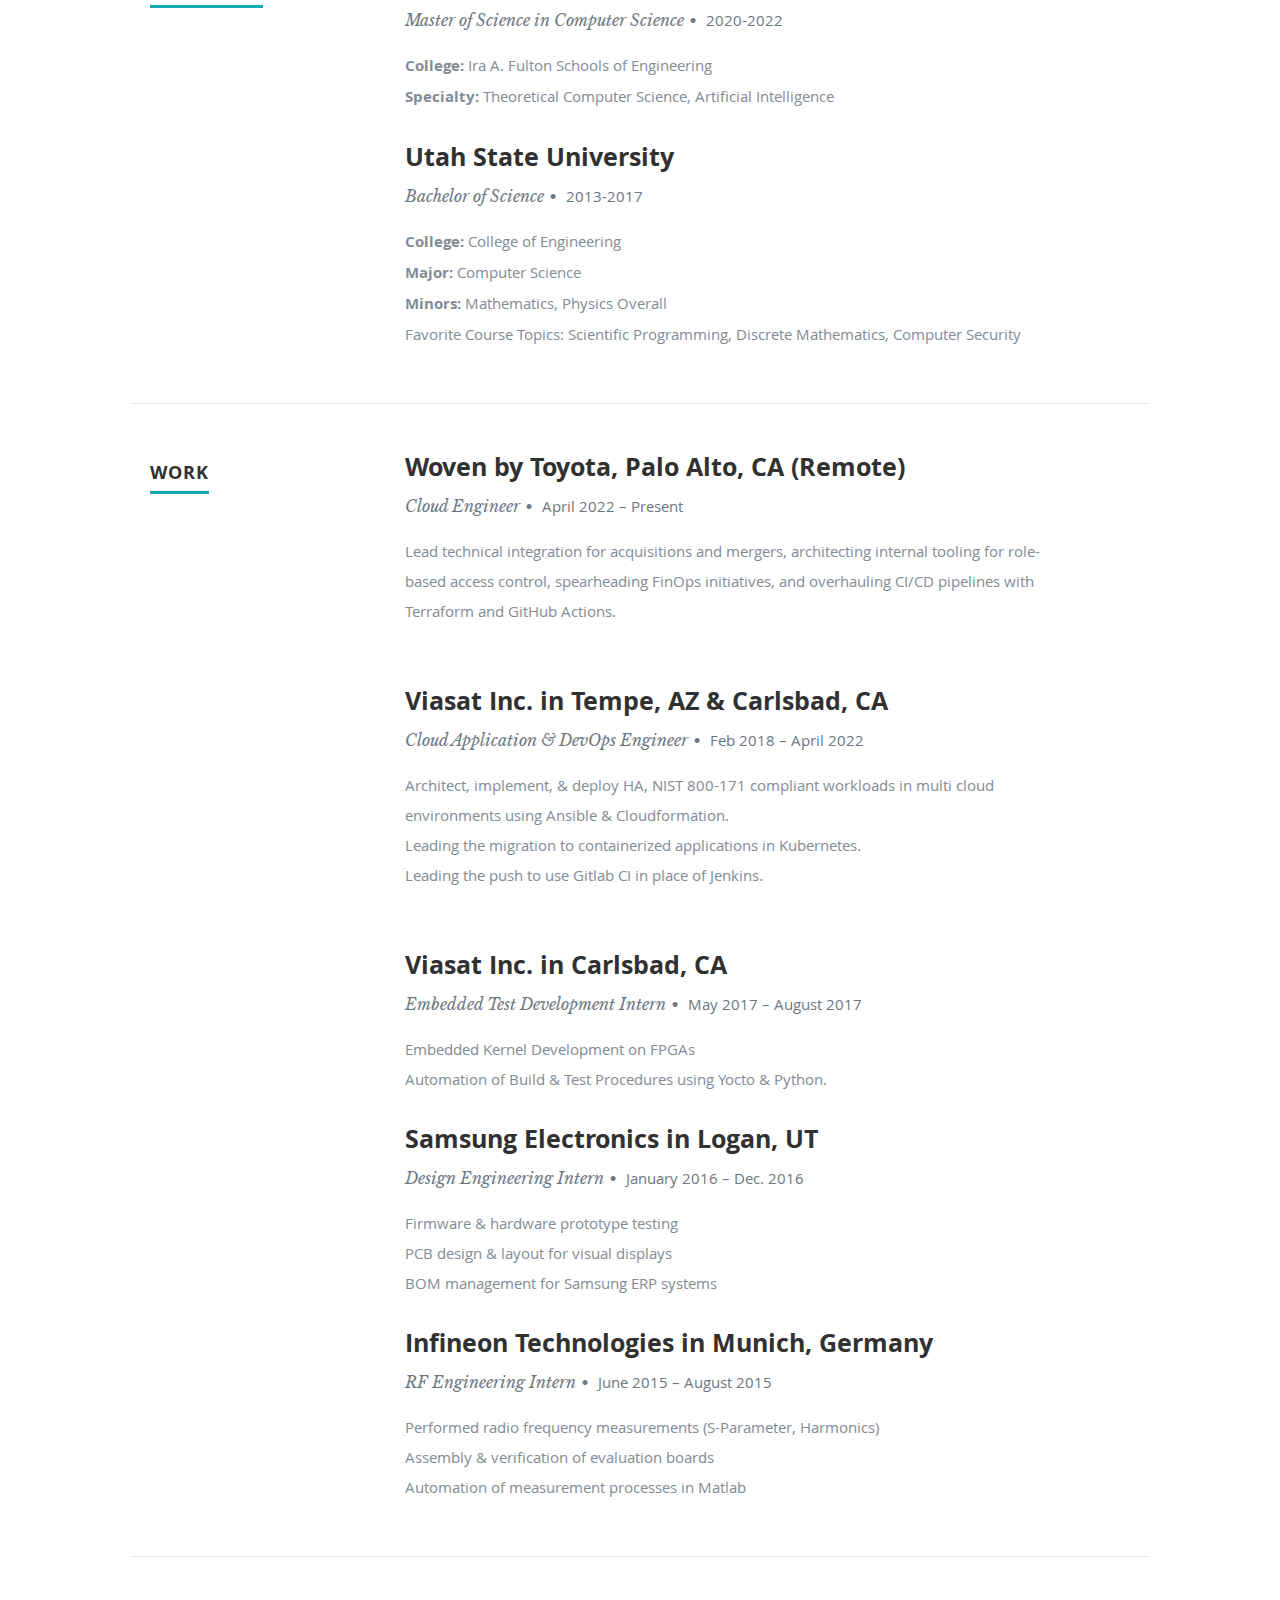
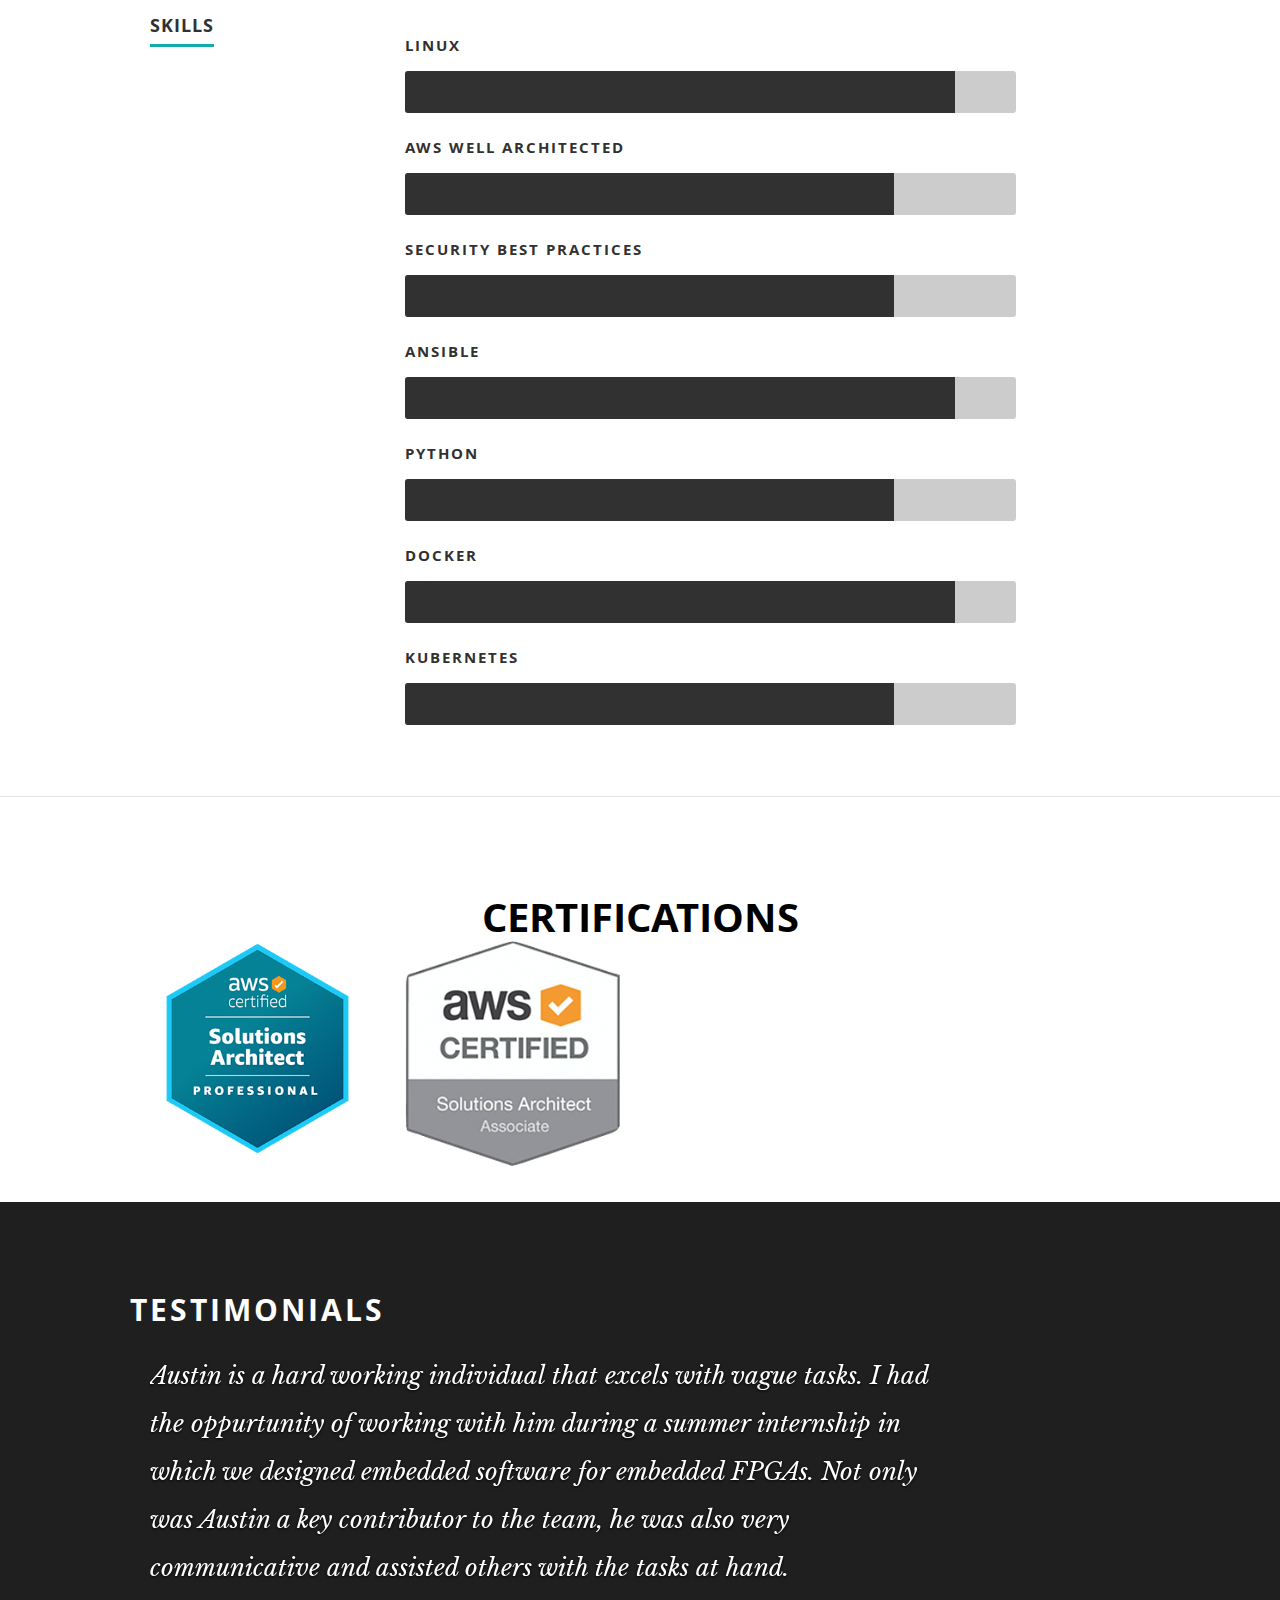
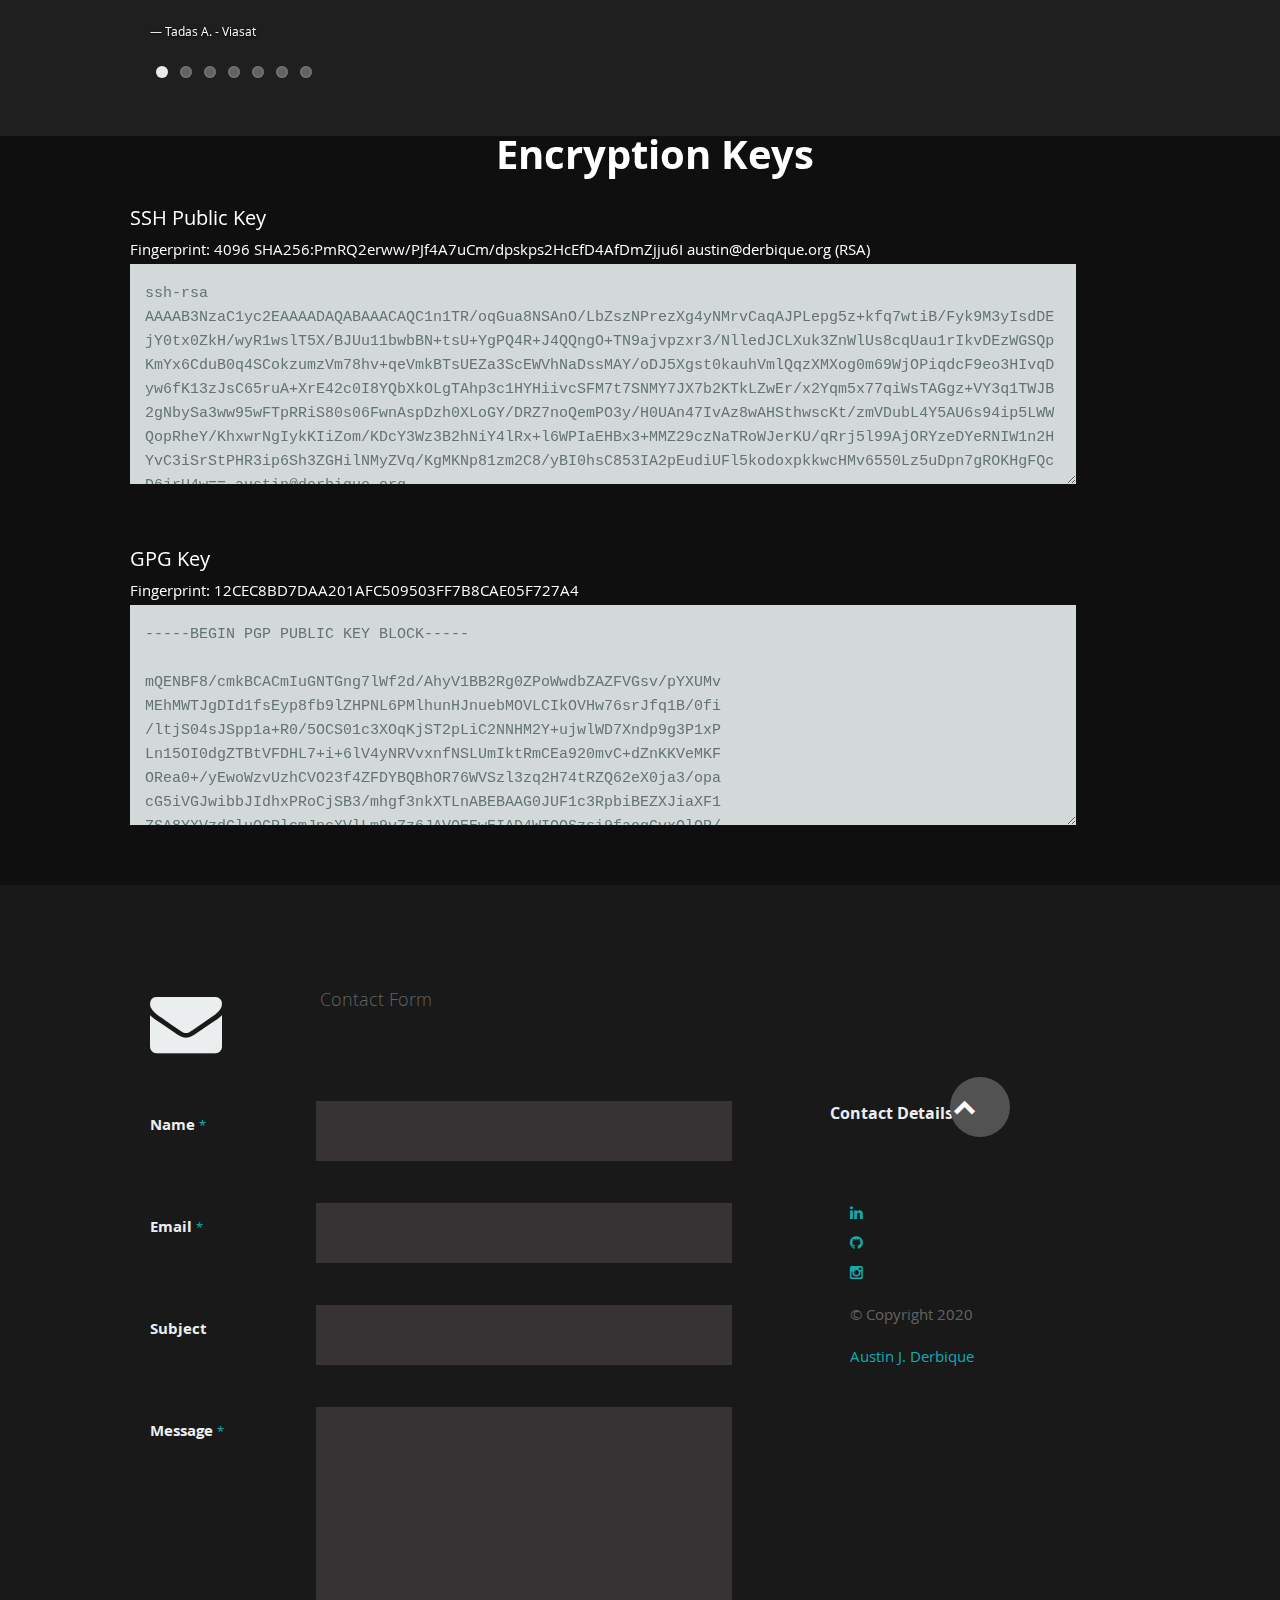
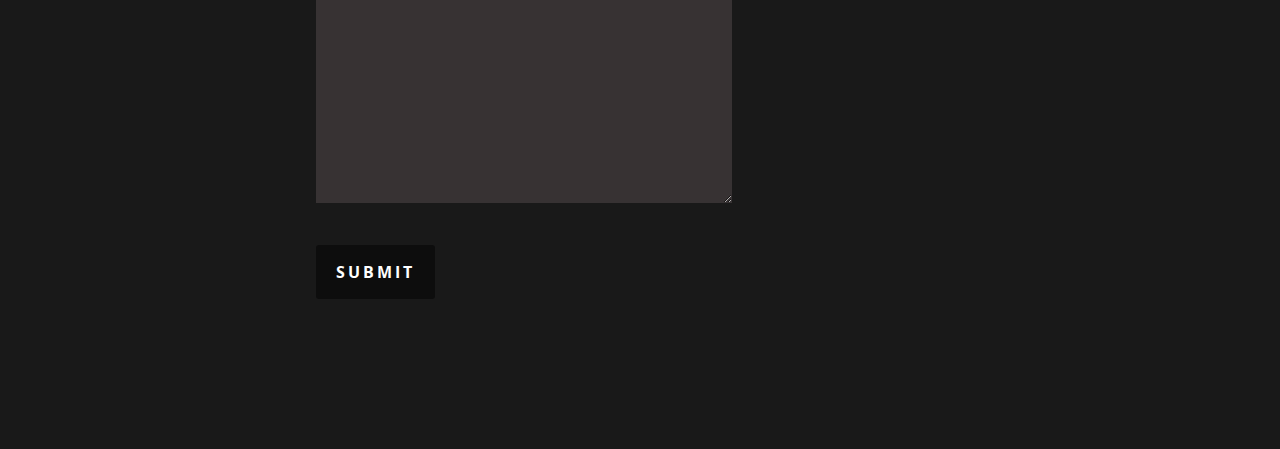
==== commit fa37fa76: "update location" ====
--- a/index.html
+++ b/index.html
@@ -108,8 +108,8 @@
 
             <h2>About Me</h2>
 
-            <p>I am a Cloud & Developer Tools Engineer at Woven by Toyota, working remotely from Palo Alto, CA. I hold a Master of Science from Arizona State University and a Bachelor of Science from Utah State University, both in Computer Science. I'm passionate about cloud computing, autonomous vehicles, and IoT technologies.</p>
-            <p>When I'm not coding, you'll find me homebrewing, riding motorcycles, or traveling. Check out my <a href="https://photos.derbique.us/#/shared_space/folder/387">360 photos</a> from my adventures or visit my <a href="https:/blog.derbique.us">personal blog</a> to keep up with my latest projects.</p>
+            <p>I am a Cloud & Developer Tools Engineer at Woven by Toyota, working remotely from Phoenix, AZ. I hold a Master of Science from Arizona State University and a Bachelor of Science from Utah State University, both in Computer Science. I'm passionate about cloud computing, autonomous vehicles, and IoT technologies.</p>
+            <p>When I'm not coding, you'll find me homebrewing, riding motorcycles, or traveling. Check out my <a href="https://photos.derbique.us/#/shared_space/folder/387">360 photos</a> from my adventures or visit my <a href="https://blog.derbique.us">personal blog</a> to keep up with my latest projects.</p>
             <div class="row">
 
                <div class="columns contact-details">
